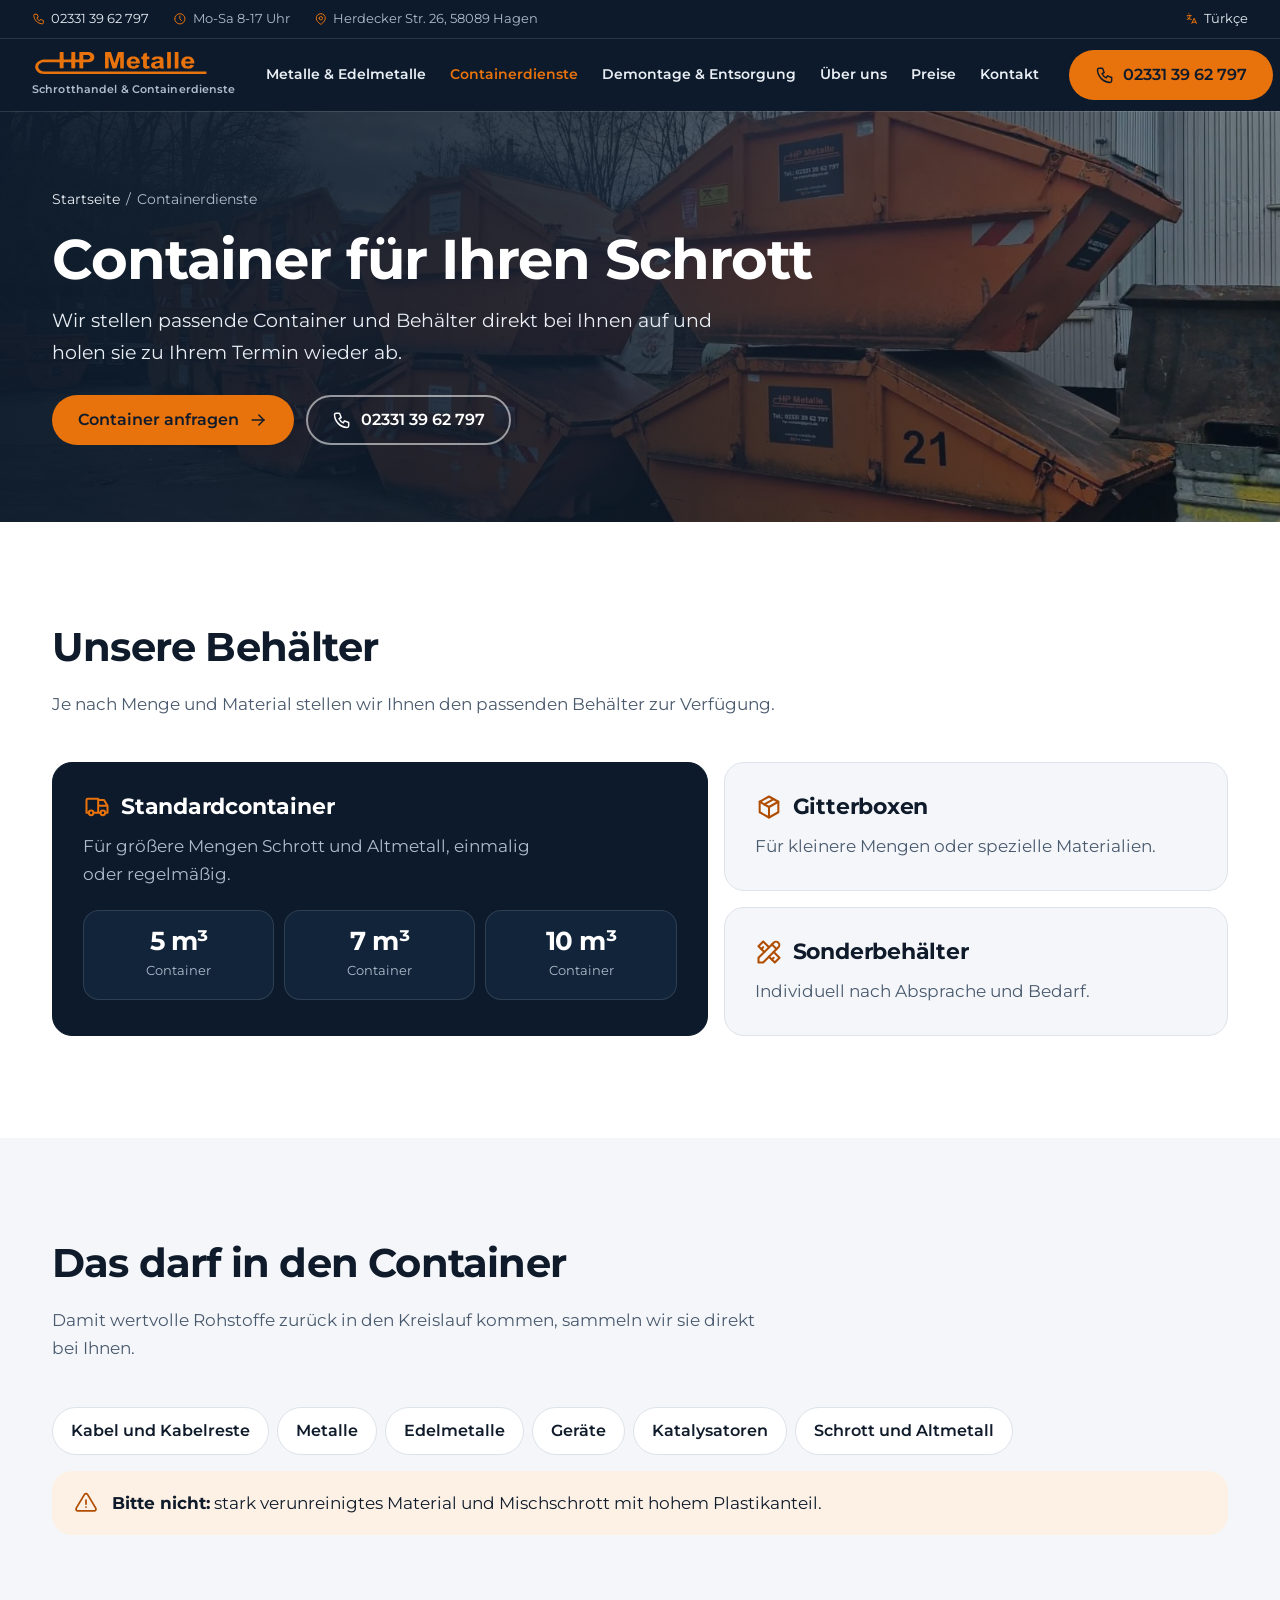
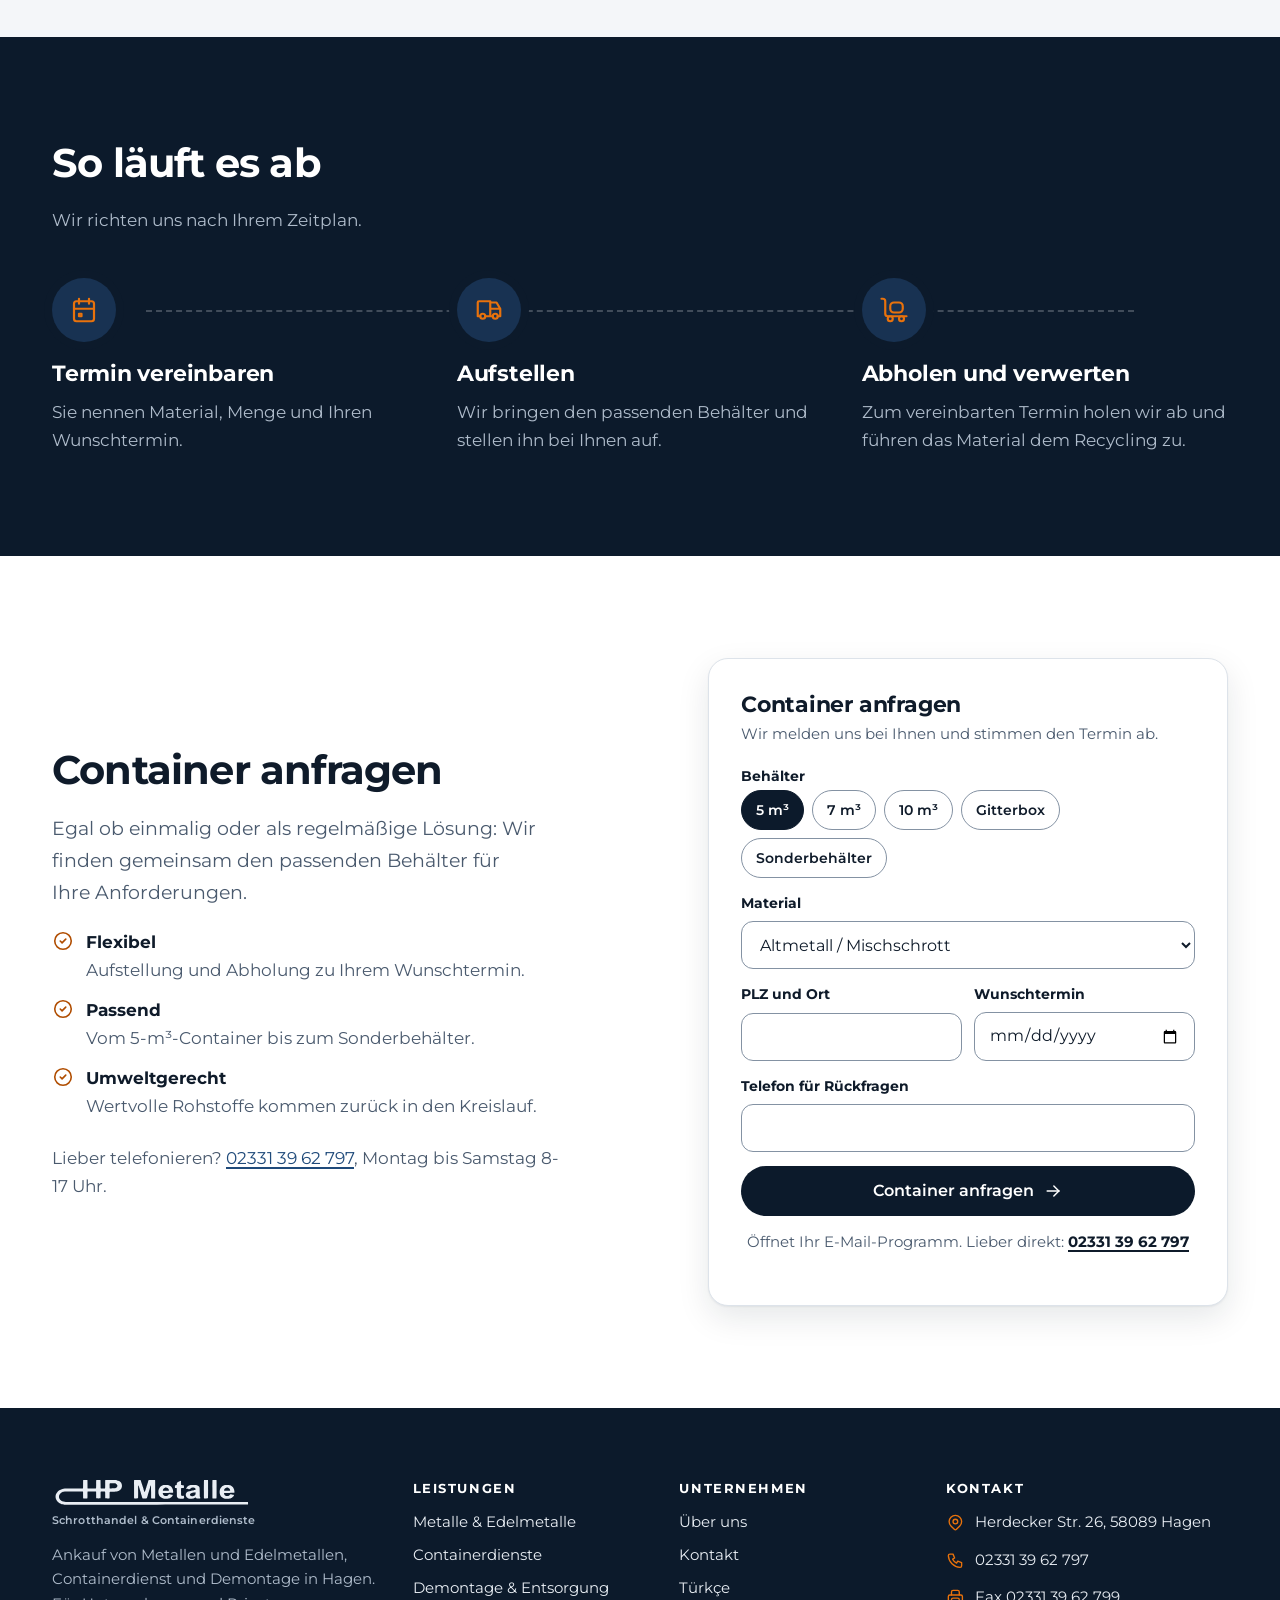
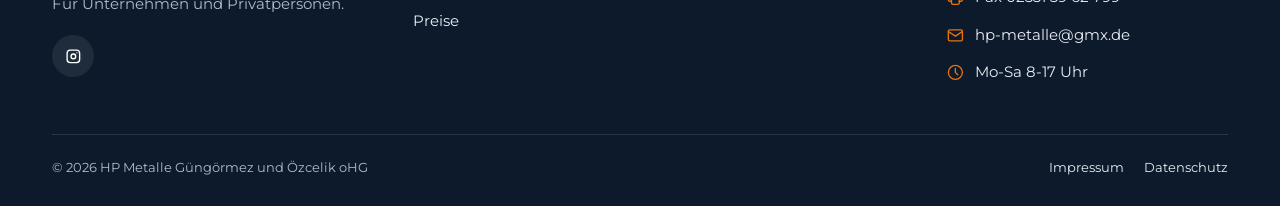
==== containerdienste/index.html @ 18d69227 "HP Metalle: Neuauftritt, erste Vorschau Co-Authored-By: Claude Opus 5.5 <noreply@anthropic.com>" ====
<!doctype html>
<html lang="de">
<head>
<meta charset="utf-8">
<meta name="viewport" content="width=device-width, initial-scale=1">
<title>Containerdienst in Hagen: 5, 7 und 10 m³ | HP Metalle</title>
<meta name="description" content="Container für Schrott, Metalle, Kabel, Geräte und Katalysatoren: 5, 7 oder 10 m³, Gitterboxen und Sonderbehälter. Aufstellung und Abholung zu Ihrem Wunschtermin.">
<meta name="robots" content="noindex, nofollow">
<link rel="canonical" href="https://hp-metalle.aki-express.de/containerdienste/">
<meta property="og:type" content="website">
<meta property="og:locale" content="de_DE">
<meta property="og:site_name" content="HP Metalle">
<meta property="og:title" content="Containerdienst in Hagen: 5, 7 und 10 m³ | HP Metalle">
<meta property="og:description" content="Container für Schrott, Metalle, Kabel, Geräte und Katalysatoren: 5, 7 oder 10 m³, Gitterboxen und Sonderbehälter. Aufstellung und Abholung zu Ihrem Wunschtermin.">
<meta property="og:url" content="https://hp-metalle.aki-express.de/containerdienste/">
<meta property="og:image" content="https://hp-metalle.aki-express.de/assets/img/og.jpg">
<meta property="og:image:width" content="1200">
<meta property="og:image:height" content="630">
<meta name="twitter:card" content="summary_large_image">
<meta name="theme-color" content="#0C1A2B">
<link rel="icon" href="../assets/favicon.svg" type="image/svg+xml">
<link rel="icon" href="../assets/favicon-32.png" sizes="32x32" type="image/png">
<link rel="apple-touch-icon" href="../assets/apple-touch-icon.png">
<link rel="preload" href="../assets/fonts/Montserrat-700.woff2" as="font" type="font/woff2" crossorigin>
<link rel="stylesheet" href="../assets/css/site.css">
<link rel="preload" as="image" type="image/webp" imagesrcset="../assets/img/container-ansicht-2-800.webp 800w, ../assets/img/container-ansicht-2-1600.webp 1600w" imagesizes="100vw">
<script defer src="../assets/js/site.js"></script>
</head>
<body class="page-container">
<a class="skip" href="#inhalt">Zum Inhalt springen</a>
<div class="topbar"><div class="wrap">
<a href="tel:+4923313962797"><svg class="i" aria-hidden="true" focusable="false" xmlns="http://www.w3.org/2000/svg" viewBox="0 0 24 24" fill="none" stroke="currentColor" stroke-width="1.75" stroke-linecap="round" stroke-linejoin="round" ><path d="M5 4h4l2 5l-2.5 1.5a11 11 0 0 0 5 5l1.5 -2.5l5 2v4a2 2 0 0 1 -2 2a16 16 0 0 1 -15 -15a2 2 0 0 1 2 -2" /></svg>02331 39 62 797</a>
<span><svg class="i" aria-hidden="true" focusable="false" xmlns="http://www.w3.org/2000/svg" viewBox="0 0 24 24" fill="none" stroke="currentColor" stroke-width="1.75" stroke-linecap="round" stroke-linejoin="round" ><path d="M3 12a9 9 0 1 0 18 0a9 9 0 0 0 -18 0" /><path d="M12 7v5l3 3" /></svg>Mo-Sa 8-17 Uhr</span>
<span><svg class="i" aria-hidden="true" focusable="false" xmlns="http://www.w3.org/2000/svg" viewBox="0 0 24 24" fill="none" stroke="currentColor" stroke-width="1.75" stroke-linecap="round" stroke-linejoin="round" ><path d="M9 11a3 3 0 1 0 6 0a3 3 0 0 0 -6 0" /><path d="M17.657 16.657l-4.243 4.243a2 2 0 0 1 -2.827 0l-4.244 -4.243a8 8 0 1 1 11.314 0" /></svg>Herdecker Str. 26, 58089 Hagen</span>
<a class="topbar__lang" href="../turkce/" hreflang="tr" lang="tr"><svg class="i" aria-hidden="true" focusable="false" xmlns="http://www.w3.org/2000/svg" viewBox="0 0 24 24" fill="none" stroke="currentColor" stroke-width="1.75" stroke-linecap="round" stroke-linejoin="round" ><path d="M9 6.371c0 4.418 -2.239 6.629 -5 6.629" /><path d="M4 6.371h7" /><path d="M5 9c0 2.144 2.252 3.908 6 4" /><path d="M12 20l4 -9l4 9" /><path d="M19.1 18h-6.2" /><path d="M6.694 3l.793 .582" /></svg>Türkçe</a>
</div></div>
<header class="header" data-header>
<div class="wrap">
<a class="brand" href="../" aria-label="HP Metalle, zur Startseite"><svg viewBox="0 0 400 51" role="img" aria-hidden="true" focusable="false"><path fill="currentColor" fill-rule="evenodd" d="M25.86,49.59C25.37,49.54 24.20,49.35 23.26,49.16C22.32,48.97 21.22,48.76 20.82,48.70C20.11,48.60 18.60,48.05 17.47,47.49C17.16,47.33 16.67,47.11 16.39,47.00C15.32,46.58 12.74,44.63 11.42,43.26C8.59,40.31 7.10,36.90 7.10,33.35C7.10,29.84 8.52,26.53 11.28,23.58C11.86,22.96 12.47,22.35 12.64,22.22C14.81,20.59 15.40,20.19 15.89,20.00C16.21,19.88 16.72,19.64 17.02,19.45C17.89,18.93 18.45,18.71 19.80,18.35C20.49,18.17 21.62,17.86 22.31,17.67C23.53,17.33 24.21,17.22 26.57,17.00C27.30,16.93 33.48,16.90 44.55,16.90C59.63,16.91 61.44,16.89 61.66,16.76C62.16,16.42 62.15,16.65 62.17,8.75C62.19,2.26 62.21,1.27 62.36,0.68L62.52,0.00L66.61,0.00C69.80,0.00 70.71,0.03 70.74,0.13C70.99,0.98 71.01,1.78 71.03,8.75C71.05,16.83 71.03,16.49 71.60,16.80C71.89,16.96 87.41,16.96 87.70,16.80C88.27,16.49 88.25,16.82 88.30,8.70C88.35,1.73 88.36,1.21 88.54,0.62L88.73,0.00L92.80,-0.00L96.87,-0.00L97.03,0.78C97.18,1.46 97.20,2.41 97.20,8.80C97.20,16.87 97.17,16.54 97.88,16.81C98.30,16.97 105.31,16.96 105.70,16.80C106.37,16.52 106.35,16.84 106.37,8.75C106.38,2.10 106.40,1.39 106.56,0.73L106.74,0.00L117.38,0.00C127.54,0.00 128.03,0.01 128.28,0.18C128.66,0.44 128.77,0.47 130.38,0.81C131.59,1.06 133.76,1.76 134.41,2.10C134.95,2.40 136.25,3.41 136.93,4.08C138.96,6.07 139.90,8.44 139.90,11.55C139.90,14.48 139.29,16.32 137.59,18.45C136.47,19.86 134.24,21.46 132.85,21.85C132.52,21.94 131.80,22.17 131.25,22.35C129.30,23.01 127.18,23.20 120.70,23.29C115.73,23.35 115.77,23.35 115.42,23.87C115.26,24.12 115.25,24.65 115.20,30.23L115.15,36.32L114.82,36.61C114.50,36.90 114.50,36.90 110.92,36.90C107.72,36.90 107.31,36.88 107.00,36.72C106.36,36.40 106.37,36.58 106.39,30.14C106.41,23.96 106.40,23.72 105.94,23.29C105.68,23.05 105.68,23.05 102.02,23.02C97.95,22.98 97.71,23.01 97.40,23.53C97.21,23.84 97.20,24.08 97.20,29.88C97.20,36.36 97.20,36.38 96.69,36.74C96.48,36.88 96.02,36.90 92.84,36.90C89.25,36.90 89.23,36.90 88.89,36.67C88.31,36.28 88.31,36.31 88.31,29.75C88.30,23.16 88.33,23.47 87.70,23.15C87.22,22.90 72.10,22.93 71.60,23.18C71.01,23.47 71.01,23.43 71.01,30.07C71.01,36.62 71.01,36.53 70.45,36.78C70.07,36.95 63.15,36.95 62.81,36.77C62.16,36.44 62.20,36.78 62.17,29.95C62.15,25.13 62.12,23.70 62.02,23.53C61.71,22.98 62.79,23.01 43.44,23.00C21.78,22.98 23.37,22.87 20.10,24.58C17.45,25.96 15.75,27.68 14.67,30.05C14.12,31.25 14.00,31.87 14.00,33.39C14.00,34.85 14.16,35.60 14.73,36.80C15.48,38.41 17.01,40.18 18.61,41.27C19.54,41.91 22.12,43.10 22.90,43.24C24.58,43.56 25.93,43.73 27.50,43.81C28.41,43.85 110.64,43.89 210.23,43.90C368.38,43.90 391.35,43.92 391.59,44.05C392.07,44.29 392.14,44.64 392.13,46.66C392.12,48.64 392.07,48.87 391.57,49.24C391.29,49.45 391.29,49.45 209.97,49.47C85.89,49.49 28.40,49.53 27.86,49.60C27.42,49.65 27.00,49.69 26.91,49.69C26.82,49.68 26.35,49.63 25.86,49.59ZM226.55,37.60C226.00,37.55 224.97,37.40 224.25,37.26C223.53,37.12 222.59,36.96 222.15,36.90C221.29,36.78 220.34,36.35 218.44,35.24C215.79,33.69 213.67,30.49 213.04,27.10C212.79,25.79 212.79,22.08 213.03,20.67C213.67,16.98 216.22,13.46 219.51,11.71C220.63,11.12 223.00,10.21 223.85,10.05C224.93,9.84 229.93,9.84 231.12,10.05C232.03,10.21 234.28,11.04 235.63,11.71C238.22,13.01 240.21,15.28 241.30,18.17C242.13,20.38 242.65,24.11 242.26,25.05C241.94,25.80 242.70,25.74 231.89,25.80C222.25,25.85 222.21,25.85 221.93,26.06C221.47,26.40 221.43,26.76 221.75,27.77C222.19,29.19 222.64,29.86 223.95,30.99C224.90,31.81 226.26,32.20 228.22,32.20C230.74,32.20 231.71,31.70 233.02,29.71C233.81,28.52 233.89,28.51 237.05,28.98C241.62,29.67 242.06,29.95 241.09,31.54C239.44,34.21 236.22,36.50 233.40,36.99C232.77,37.10 231.76,37.28 231.15,37.39C229.82,37.63 227.90,37.71 226.55,37.60ZM256.82,37.60C255.77,37.49 253.12,36.82 252.64,36.55C251.72,36.01 250.66,34.82 250.26,33.85C249.81,32.77 249.77,32.14 249.71,24.29C249.65,17.01 249.65,16.82 249.45,16.60C249.11,16.22 248.68,16.10 247.63,16.10C245.88,16.10 245.76,15.89 245.82,13.06C245.87,10.50 246.01,10.30 247.81,10.30C249.57,10.30 249.70,10.11 249.70,7.65C249.70,5.46 249.73,5.37 250.69,4.76C251.48,4.25 253.05,3.45 253.98,3.06C254.32,2.93 254.87,2.65 255.19,2.46C255.85,2.05 256.99,1.60 257.33,1.60C257.46,1.60 257.67,1.72 257.81,1.86C258.05,2.12 258.05,2.12 258.10,5.89C258.15,9.90 258.15,9.85 258.64,10.13C258.78,10.21 259.59,10.27 260.95,10.30C263.95,10.37 263.90,10.32 263.90,13.25C263.90,16.13 263.94,16.10 261.03,16.11C258.86,16.11 258.54,16.18 258.27,16.70C258.01,17.21 258.05,29.83 258.31,30.41C258.93,31.76 260.17,32.19 262.01,31.70C263.88,31.20 263.88,31.20 264.37,35.46C264.44,36.11 264.22,36.56 263.73,36.76C263.18,36.99 260.46,37.49 259.14,37.60C257.84,37.71 257.87,37.71 256.82,37.60ZM276.65,37.60C275.95,37.52 273.74,37.07 272.70,36.80C271.84,36.57 269.81,35.09 269.05,34.13C267.49,32.17 267.12,29.73 268.00,27.24C268.59,25.55 270.51,23.76 272.41,23.11C272.87,22.96 273.57,22.69 273.95,22.53C274.85,22.14 276.20,21.84 277.35,21.75C277.84,21.72 278.63,21.60 279.10,21.49C279.57,21.38 280.56,21.18 281.30,21.04C282.04,20.91 283.12,20.66 283.70,20.50C284.28,20.34 285.09,20.16 285.50,20.10C286.87,19.91 287.14,19.65 287.12,18.53C287.09,16.66 285.53,15.44 282.84,15.18C280.13,14.91 278.51,15.44 277.00,17.10C275.60,18.62 275.51,18.63 271.96,18.05C269.43,17.63 269.17,17.55 268.93,17.05C268.39,15.92 270.80,12.71 273.02,11.59C274.34,10.93 276.39,10.22 277.49,10.04C278.91,9.82 287.00,9.89 288.04,10.13C289.99,10.59 292.39,11.76 293.38,12.73C295.32,14.63 295.44,15.30 295.45,24.65C295.46,32.38 295.55,33.34 296.46,35.24C297.02,36.41 296.81,36.90 295.73,36.90C295.41,36.90 293.91,36.91 292.40,36.92C289.14,36.95 289.21,36.97 288.53,35.85C287.76,34.57 287.51,34.54 285.92,35.49C284.22,36.50 283.64,36.76 282.50,36.98C281.92,37.10 281.04,37.28 280.53,37.39C279.41,37.62 277.73,37.72 276.65,37.60ZM349.13,37.59C348.25,37.53 347.22,37.36 344.21,36.80C343.23,36.62 340.62,35.16 339.46,34.13C337.37,32.30 336.14,29.91 335.44,26.32C335.27,25.44 335.25,22.52 335.41,21.64C336.00,18.29 336.73,16.65 338.63,14.43C339.48,13.44 341.09,12.15 342.15,11.63C343.39,11.01 345.66,10.17 346.50,10.03C347.72,9.82 353.39,9.90 354.22,10.14C355.00,10.36 357.48,11.34 358.23,11.71C361.01,13.10 363.37,16.14 364.25,19.47C364.84,21.68 365.11,24.39 364.82,25.12C364.55,25.79 365.20,25.74 354.40,25.80C346.89,25.84 344.60,25.88 344.43,25.97C343.21,26.67 345.00,30.24 347.22,31.54C348.52,32.30 352.30,32.41 353.63,31.73C354.10,31.49 354.69,30.90 355.40,29.95C356.53,28.43 356.30,28.48 359.55,28.98C363.45,29.58 364.00,29.78 364.00,30.59C364.00,31.57 361.74,34.17 359.93,35.28C357.93,36.51 357.47,36.71 356.06,36.96C355.34,37.08 354.43,37.26 354.05,37.34C353.29,37.50 351.20,37.71 350.55,37.68C350.33,37.68 349.69,37.64 349.13,37.59ZM165.17,36.90C164.83,36.86 164.62,36.76 164.42,36.57C164.15,36.30 164.15,36.30 164.12,18.87C164.10,3.16 164.11,1.38 164.26,0.72L164.42,0.00L170.74,0.00L177.05,0.01L177.47,0.93C177.70,1.44 177.94,2.05 178.00,2.30C178.06,2.55 178.28,3.27 178.50,3.90C178.71,4.53 179.14,5.86 179.45,6.85C179.76,7.84 180.15,9.05 180.32,9.55C180.48,10.04 180.76,10.95 180.94,11.55C181.28,12.68 181.70,13.99 182.42,16.20C182.64,16.89 182.93,17.81 183.05,18.25C183.17,18.69 183.39,19.36 183.54,19.75C183.69,20.13 183.92,20.89 184.06,21.44C184.72,24.04 185.52,24.72 186.01,23.08C186.13,22.68 186.39,21.81 186.60,21.15C186.81,20.49 187.21,19.23 187.48,18.35C187.76,17.47 188.13,16.32 188.30,15.80C188.47,15.28 188.74,14.40 188.89,13.85C189.05,13.30 189.36,12.29 189.58,11.60C190.44,8.98 190.89,7.52 191.09,6.79C191.21,6.37 191.41,5.76 191.55,5.43C191.68,5.09 191.89,4.42 192.01,3.94C192.13,3.45 192.47,2.43 192.77,1.68C193.06,0.92 193.30,0.24 193.30,0.15C193.30,0.02 194.01,0.00 199.69,0.00L206.08,0.00L206.24,0.66C206.49,1.63 206.50,35.99 206.25,36.36C205.88,36.93 205.87,36.93 202.37,36.92C199.07,36.91 198.80,36.88 198.45,36.50C198.25,36.28 198.25,36.10 198.20,23.96C198.16,14.50 198.12,11.59 198.03,11.37C197.88,11.04 197.65,10.93 197.45,11.10C197.29,11.23 196.49,13.69 195.96,15.66C195.77,16.37 195.55,17.14 195.46,17.35C195.38,17.57 195.17,18.25 195.01,18.86C194.84,19.47 194.62,20.21 194.51,20.51C194.40,20.81 194.20,21.46 194.07,21.95C193.93,22.45 193.64,23.43 193.42,24.15C192.62,26.71 191.73,29.70 191.14,31.75C190.95,32.41 190.64,33.42 190.46,34.00C190.27,34.58 190.05,35.30 189.96,35.60C189.59,36.93 189.65,36.92 185.26,36.93C182.65,36.93 181.59,36.90 181.43,36.82C180.91,36.54 180.51,35.71 180.01,33.85C179.84,33.24 179.60,32.43 179.46,32.05C179.33,31.66 179.14,31.03 179.06,30.65C178.97,30.26 178.72,29.41 178.50,28.75C178.10,27.53 177.56,25.72 177.13,24.20C177.00,23.73 176.72,22.81 176.50,22.15C176.28,21.49 176.01,20.57 175.90,20.11C175.78,19.65 175.60,19.04 175.49,18.76C175.38,18.48 175.23,17.98 175.14,17.65C175.06,17.32 174.79,16.40 174.55,15.60C174.31,14.80 174.05,13.83 173.96,13.45C173.70,12.30 172.91,10.96 172.61,11.14C172.32,11.32 172.30,12.21 172.30,24.00C172.30,36.91 172.32,36.33 171.79,36.73C171.54,36.91 171.33,36.92 168.59,36.93C166.97,36.94 165.44,36.93 165.17,36.90ZM304.70,36.89C304.29,36.80 304.02,36.55 303.90,36.11C303.71,35.42 303.77,1.81 303.96,0.82L304.13,0.00L308.00,-0.00L311.88,-0.00L312.04,0.87C312.25,2.02 312.28,35.60 312.07,36.19C311.82,36.92 311.81,36.92 308.22,36.93C306.45,36.94 304.87,36.92 304.70,36.89ZM321.84,36.92C321.41,36.85 321.08,36.66 320.95,36.39C320.77,36.05 320.73,1.70 320.90,0.90C321.13,-0.12 320.58,-0.00 324.99,-0.00L328.87,-0.00L329.04,1.02C329.20,1.97 329.21,3.41 329.18,19.10C329.15,37.84 329.19,36.48 328.59,36.81C328.40,36.91 322.41,37.01 321.84,36.92ZM283.07,32.15C284.87,31.62 285.54,31.14 286.58,29.64C287.09,28.91 287.39,26.13 287.06,25.26C286.81,24.62 286.56,24.54 285.50,24.80C285.03,24.91 284.40,25.00 284.10,25.00C283.44,25.00 281.94,25.24 281.25,25.45C280.98,25.54 280.26,25.74 279.67,25.91C277.18,26.59 275.99,27.63 276.01,29.09C276.02,29.81 276.15,30.16 276.69,30.90C277.24,31.65 277.42,31.78 278.50,32.19C280.11,32.81 280.88,32.80 283.07,32.15ZM233.62,21.21C234.42,20.32 233.44,17.91 231.76,16.65C229.50,14.95 227.45,14.70 225.15,15.85C223.39,16.72 222.35,17.82 221.90,19.28C221.50,20.58 221.70,21.23 222.60,21.54C222.68,21.56 225.13,21.58 228.03,21.57L233.32,21.55L233.62,21.21ZM355.62,21.50C356.42,21.27 356.59,20.59 356.16,19.25C355.67,17.72 354.75,16.74 352.95,15.84C350.53,14.64 348.31,14.99 346.00,16.93C344.22,18.42 343.59,21.10 344.93,21.49C345.38,21.62 355.15,21.63 355.62,21.50ZM126.39,16.63C127.51,16.33 129.10,15.36 129.74,14.59C130.80,13.33 131.09,11.31 130.40,9.95C129.84,8.85 129.56,8.53 128.52,7.85C126.69,6.66 126.19,6.58 120.45,6.62C116.56,6.65 116.12,6.67 115.83,6.83C115.19,7.18 115.19,7.15 115.22,11.83C115.26,16.88 115.19,16.66 116.65,16.84C117.56,16.95 125.88,16.77 126.39,16.63Z"/></svg><span class="brand__tag">Schrotthandel &amp; Containerdienste</span></a>
<nav class="nav" id="nav" aria-label="Hauptmenü"><a href="../metalle-_-edelmetalle/">Metalle &amp; Edelmetalle</a><a href="../containerdienste/" aria-current="page">Containerdienste</a><a href="../demontage-_-entsorgung/">Demontage &amp; Entsorgung</a><a href="../ueber-uns/">Über uns</a><a href="../preise/">Preise</a><a href="../common/info/kontaktieren-sie-uns.html">Kontakt</a></nav>
<a class="btn btn--primary header__cta" href="tel:+4923313962797"><svg class="i" aria-hidden="true" focusable="false" xmlns="http://www.w3.org/2000/svg" viewBox="0 0 24 24" fill="none" stroke="currentColor" stroke-width="1.75" stroke-linecap="round" stroke-linejoin="round" ><path d="M5 4h4l2 5l-2.5 1.5a11 11 0 0 0 5 5l1.5 -2.5l5 2v4a2 2 0 0 1 -2 2a16 16 0 0 1 -15 -15a2 2 0 0 1 2 -2" /></svg>02331 39 62 797</a>
<button class="menu-btn" type="button" aria-expanded="false" aria-controls="nav" aria-label="Menü öffnen"><svg class="i i--open" aria-hidden="true" focusable="false" xmlns="http://www.w3.org/2000/svg" viewBox="0 0 24 24" fill="none" stroke="currentColor" stroke-width="1.75" stroke-linecap="round" stroke-linejoin="round" ><path d="M4 6l16 0" /><path d="M4 12l16 0" /><path d="M4 18l16 0" /></svg><svg class="i i--close" aria-hidden="true" focusable="false" xmlns="http://www.w3.org/2000/svg" viewBox="0 0 24 24" fill="none" stroke="currentColor" stroke-width="1.75" stroke-linecap="round" stroke-linejoin="round" ><path d="M18 6l-12 12" /><path d="M6 6l12 12" /></svg></button>
</div>
</header>
<main id="inhalt">
<section class="page-hero">
<div class="page-hero__media"><img src="../assets/img/container-ansicht-2-800.webp" srcset="../assets/img/container-ansicht-2-800.webp 800w, ../assets/img/container-ansicht-2-1600.webp 1600w" sizes="100vw" width="1600" height="739" alt="Absetzcontainer von HP Metalle auf dem Hof" fetchpriority="high" decoding="async"></div>
<div class="wrap">
<nav aria-label="Brotkrumen"><ol class="crumbs"><li><a href="../">Startseite</a></li><li aria-current="page">Containerdienste</li></ol></nav>
<h1>Container für Ihren Schrott</h1>
<p>Wir stellen passende Container und Behälter direkt bei Ihnen auf und holen sie zu Ihrem Termin wieder ab.</p>
<div class="hero__ctas">
<a class="btn btn--primary" href="#anfrage">Container anfragen <svg class="i" aria-hidden="true" focusable="false" xmlns="http://www.w3.org/2000/svg" viewBox="0 0 24 24" fill="none" stroke="currentColor" stroke-width="1.75" stroke-linecap="round" stroke-linejoin="round" ><path d="M5 12l14 0" /><path d="M13 18l6 -6" /><path d="M13 6l6 6" /></svg></a>
<a class="btn btn--light" href="tel:+4923313962797"><svg class="i" aria-hidden="true" focusable="false" xmlns="http://www.w3.org/2000/svg" viewBox="0 0 24 24" fill="none" stroke="currentColor" stroke-width="1.75" stroke-linecap="round" stroke-linejoin="round" ><path d="M5 4h4l2 5l-2.5 1.5a11 11 0 0 0 5 5l1.5 -2.5l5 2v4a2 2 0 0 1 -2 2a16 16 0 0 1 -15 -15a2 2 0 0 1 2 -2" /></svg>02331 39 62 797</a>
</div>
</div>
</section>
<section class="section section--white" aria-labelledby="behaelter-title">
<div class="wrap">
<div class="head">
<h2 id="behaelter-title">Unsere Behälter</h2>
<p>Je nach Menge und Material stellen wir Ihnen den passenden Behälter zur Verfügung.</p>
</div>
<div class="boxes">
<div class="box box--main">
<h3><svg class="i" aria-hidden="true" focusable="false" xmlns="http://www.w3.org/2000/svg" viewBox="0 0 24 24" fill="none" stroke="currentColor" stroke-width="1.75" stroke-linecap="round" stroke-linejoin="round" ><path d="M5 17a2 2 0 1 0 4 0a2 2 0 1 0 -4 0" /><path d="M15 17a2 2 0 1 0 4 0a2 2 0 1 0 -4 0" /><path d="M5 17h-2v-11a1 1 0 0 1 1 -1h9v12m-4 0h6m4 0h2v-6h-8m0 -5h5l3 5" /></svg>Standardcontainer</h3>
<p>Für größere Mengen Schrott und Altmetall, einmalig oder regelmäßig.</p>
<ul class="sizes">
<li><strong>5 m³</strong><span>Container</span></li>
<li><strong>7 m³</strong><span>Container</span></li>
<li><strong>10 m³</strong><span>Container</span></li>
</ul>
</div>
<div class="box">
<h3><svg class="i" aria-hidden="true" focusable="false" xmlns="http://www.w3.org/2000/svg" viewBox="0 0 24 24" fill="none" stroke="currentColor" stroke-width="1.75" stroke-linecap="round" stroke-linejoin="round" ><path d="M12 3l8 4.5l0 9l-8 4.5l-8 -4.5l0 -9l8 -4.5" /><path d="M12 12l8 -4.5" /><path d="M12 12l0 9" /><path d="M12 12l-8 -4.5" /><path d="M16 5.25l-8 4.5" /></svg>Gitterboxen</h3>
<p>Für kleinere Mengen oder spezielle Materialien.</p>
</div>
<div class="box">
<h3><svg class="i" aria-hidden="true" focusable="false" xmlns="http://www.w3.org/2000/svg" viewBox="0 0 24 24" fill="none" stroke="currentColor" stroke-width="1.75" stroke-linecap="round" stroke-linejoin="round" ><path d="M3 21h4l13 -13a1.5 1.5 0 0 0 -4 -4l-13 13v4" /><path d="M14.5 5.5l4 4" /><path d="M12 8l-5 -5l-4 4l5 5" /><path d="M7 8l-1.5 1.5" /><path d="M16 12l5 5l-4 4l-5 -5" /><path d="M16 17l-1.5 1.5" /></svg>Sonderbehälter</h3>
<p>Individuell nach Absprache und Bedarf.</p>
</div>
</div>
</div>
</section>
<section class="section" aria-labelledby="inhalt-title">
<div class="wrap">
<div class="head">
<h2 id="inhalt-title">Das darf in den Container</h2>
<p>Damit wertvolle Rohstoffe zurück in den Kreislauf kommen, sammeln wir sie direkt bei Ihnen.</p>
</div>
<ul class="chips chips--lg">
<li>Kabel und Kabelreste</li><li>Metalle</li><li>Edelmetalle</li><li>Geräte</li><li>Katalysatoren</li><li>Schrott und Altmetall</li>
</ul>
<div class="note"><svg class="i" aria-hidden="true" focusable="false" xmlns="http://www.w3.org/2000/svg" viewBox="0 0 24 24" fill="none" stroke="currentColor" stroke-width="1.75" stroke-linecap="round" stroke-linejoin="round" ><path d="M12 9v4" /><path d="M10.363 3.591l-8.106 13.534a1.914 1.914 0 0 0 1.636 2.871h16.214a1.914 1.914 0 0 0 1.636 -2.87l-8.106 -13.536a1.914 1.914 0 0 0 -3.274 0" /><path d="M12 16h.01" /></svg><p><strong>Bitte nicht:</strong> stark verunreinigtes Material und Mischschrott mit hohem Plastikanteil.</p></div>
</div>
</section>
<section class="section band" aria-labelledby="c-ablauf-title">
<div class="wrap">
<div class="head">
<h2 id="c-ablauf-title">So läuft es ab</h2>
<p class="lead">Wir richten uns nach Ihrem Zeitplan.</p>
</div>
<ol class="steps">
<li><span class="ico"><svg class="i" aria-hidden="true" focusable="false" xmlns="http://www.w3.org/2000/svg" viewBox="0 0 24 24" fill="none" stroke="currentColor" stroke-width="1.75" stroke-linecap="round" stroke-linejoin="round" ><path d="M4 7a2 2 0 0 1 2 -2h12a2 2 0 0 1 2 2v12a2 2 0 0 1 -2 2h-12a2 2 0 0 1 -2 -2l0 -12" /><path d="M16 3l0 4" /><path d="M8 3l0 4" /><path d="M4 11l16 0" /><path d="M8 15h2v2h-2l0 -2" /></svg></span><div><h3>Termin vereinbaren</h3><p>Sie nennen Material, Menge und Ihren Wunschtermin.</p></div></li>
<li><span class="ico"><svg class="i" aria-hidden="true" focusable="false" xmlns="http://www.w3.org/2000/svg" viewBox="0 0 24 24" fill="none" stroke="currentColor" stroke-width="1.75" stroke-linecap="round" stroke-linejoin="round" ><path d="M5 17a2 2 0 1 0 4 0a2 2 0 1 0 -4 0" /><path d="M15 17a2 2 0 1 0 4 0a2 2 0 1 0 -4 0" /><path d="M5 17h-2v-11a1 1 0 0 1 1 -1h9v12m-4 0h6m4 0h2v-6h-8m0 -5h5l3 5" /></svg></span><div><h3>Aufstellen</h3><p>Wir bringen den passenden Behälter und stellen ihn bei Ihnen auf.</p></div></li>
<li><span class="ico"><svg class="i" aria-hidden="true" focusable="false" xmlns="http://www.w3.org/2000/svg" viewBox="0 0 24 24" fill="none" stroke="currentColor" stroke-width="1.75" stroke-linecap="round" stroke-linejoin="round" ><path d="M2 3h1a2 2 0 0 1 2 2v10a2 2 0 0 0 2 2h15" /><path d="M9 9a3 3 0 0 1 3 -3h4a3 3 0 0 1 3 3v2a3 3 0 0 1 -3 3h-4a3 3 0 0 1 -3 -3l0 -2" /><path d="M7 19a2 2 0 1 0 4 0a2 2 0 1 0 -4 0" /><path d="M16 19a2 2 0 1 0 4 0a2 2 0 1 0 -4 0" /></svg></span><div><h3>Abholen und verwerten</h3><p>Zum vereinbarten Termin holen wir ab und führen das Material dem Recycling zu.</p></div></li>
</ol>
</div>
</section>
<section class="section section--white" aria-labelledby="anfrage-title">
<div class="wrap split">
<div>
<h2 id="anfrage-title">Container anfragen</h2>
<p class="lead">Egal ob einmalig oder als regelmäßige Lösung: Wir finden gemeinsam den passenden Behälter für Ihre Anforderungen.</p>
<ul class="checks">
<li><svg class="i" aria-hidden="true" focusable="false" xmlns="http://www.w3.org/2000/svg" viewBox="0 0 24 24" fill="none" stroke="currentColor" stroke-width="1.75" stroke-linecap="round" stroke-linejoin="round" ><path d="M3 12a9 9 0 1 0 18 0a9 9 0 1 0 -18 0" /><path d="M9 12l2 2l4 -4" /></svg><div><strong>Flexibel</strong><span>Aufstellung und Abholung zu Ihrem Wunschtermin.</span></div></li>
<li><svg class="i" aria-hidden="true" focusable="false" xmlns="http://www.w3.org/2000/svg" viewBox="0 0 24 24" fill="none" stroke="currentColor" stroke-width="1.75" stroke-linecap="round" stroke-linejoin="round" ><path d="M3 12a9 9 0 1 0 18 0a9 9 0 1 0 -18 0" /><path d="M9 12l2 2l4 -4" /></svg><div><strong>Passend</strong><span>Vom 5-m³-Container bis zum Sonderbehälter.</span></div></li>
<li><svg class="i" aria-hidden="true" focusable="false" xmlns="http://www.w3.org/2000/svg" viewBox="0 0 24 24" fill="none" stroke="currentColor" stroke-width="1.75" stroke-linecap="round" stroke-linejoin="round" ><path d="M3 12a9 9 0 1 0 18 0a9 9 0 1 0 -18 0" /><path d="M9 12l2 2l4 -4" /></svg><div><strong>Umweltgerecht</strong><span>Wertvolle Rohstoffe kommen zurück in den Kreislauf.</span></div></li>
</ul>
<p class="muted">Lieber telefonieren? <a href="tel:+4923313962797">02331 39 62 797</a>, Montag bis Samstag 8-17 Uhr.</p>
</div>
<form class="quick" id="anfrage" data-mailto="hp-metalle@gmx.de" data-subject="Containeranfrage über die Webseite" aria-labelledby="quick-title">
<h3 class="quick__title" id="quick-title">Container anfragen</h3>
<p>Wir melden uns bei Ihnen und stimmen den Termin ab.</p>
<fieldset class="field">
<legend>Behälter</legend>
<div class="chips-radio">
<label><input type="radio" name="behaelter" value="Container 5 m³" data-label="Behälter" checked><span>5 m³</span></label>
<label><input type="radio" name="behaelter" value="Container 7 m³" data-label="Behälter"><span>7 m³</span></label>
<label><input type="radio" name="behaelter" value="Container 10 m³" data-label="Behälter"><span>10 m³</span></label>
<label><input type="radio" name="behaelter" value="Gitterbox" data-label="Behälter"><span>Gitterbox</span></label>
<label><input type="radio" name="behaelter" value="Sonderbehälter" data-label="Behälter"><span>Sonderbehälter</span></label>
</div>
</fieldset>
<div class="field">
<label for="q-material">Material</label>
<select id="q-material" name="material">
<option>Altmetall / Mischschrott</option>
<option>Kupfer, Messing, Kabel</option>
<option>Aluminium</option>
<option>Edelstahl</option>
<option>Maschinen, Geräte, Anlagen</option>
<option>Sonstiges</option>
</select>
</div>
<div class="field-row">
<div class="field"><label for="q-ort">PLZ und Ort</label><input id="q-ort" name="ort" required></div>
<div class="field"><label for="q-termin">Wunschtermin</label><input id="q-termin" name="termin" type="date"></div>
</div>
<div class="field"><label for="q-tel">Telefon für Rückfragen</label><input id="q-tel" name="telefon" type="tel" autocomplete="tel" required></div>
<button class="btn btn--dark btn--block" type="submit">Container anfragen <svg class="i" aria-hidden="true" focusable="false" xmlns="http://www.w3.org/2000/svg" viewBox="0 0 24 24" fill="none" stroke="currentColor" stroke-width="1.75" stroke-linecap="round" stroke-linejoin="round" ><path d="M5 12l14 0" /><path d="M13 18l6 -6" /><path d="M13 6l6 6" /></svg></button>
<p class="quick__foot" data-sent hidden role="status">Ihr E-Mail-Programm öffnet sich mit der fertigen Anfrage. Nichts passiert? Rufen Sie uns an.</p>
<p class="quick__foot">Öffnet Ihr E-Mail-Programm. Lieber direkt: <a href="tel:+4923313962797">02331 39 62 797</a></p>
</form>
</div>
</section>
</main>
<footer class="footer">
<div class="wrap">
<div class="footer__grid">
<div>
<a class="brand" href="../" aria-label="HP Metalle, zur Startseite"><svg viewBox="0 0 400 51" role="img" aria-hidden="true" focusable="false"><path fill="currentColor" fill-rule="evenodd" d="M25.86,49.59C25.37,49.54 24.20,49.35 23.26,49.16C22.32,48.97 21.22,48.76 20.82,48.70C20.11,48.60 18.60,48.05 17.47,47.49C17.16,47.33 16.67,47.11 16.39,47.00C15.32,46.58 12.74,44.63 11.42,43.26C8.59,40.31 7.10,36.90 7.10,33.35C7.10,29.84 8.52,26.53 11.28,23.58C11.86,22.96 12.47,22.35 12.64,22.22C14.81,20.59 15.40,20.19 15.89,20.00C16.21,19.88 16.72,19.64 17.02,19.45C17.89,18.93 18.45,18.71 19.80,18.35C20.49,18.17 21.62,17.86 22.31,17.67C23.53,17.33 24.21,17.22 26.57,17.00C27.30,16.93 33.48,16.90 44.55,16.90C59.63,16.91 61.44,16.89 61.66,16.76C62.16,16.42 62.15,16.65 62.17,8.75C62.19,2.26 62.21,1.27 62.36,0.68L62.52,0.00L66.61,0.00C69.80,0.00 70.71,0.03 70.74,0.13C70.99,0.98 71.01,1.78 71.03,8.75C71.05,16.83 71.03,16.49 71.60,16.80C71.89,16.96 87.41,16.96 87.70,16.80C88.27,16.49 88.25,16.82 88.30,8.70C88.35,1.73 88.36,1.21 88.54,0.62L88.73,0.00L92.80,-0.00L96.87,-0.00L97.03,0.78C97.18,1.46 97.20,2.41 97.20,8.80C97.20,16.87 97.17,16.54 97.88,16.81C98.30,16.97 105.31,16.96 105.70,16.80C106.37,16.52 106.35,16.84 106.37,8.75C106.38,2.10 106.40,1.39 106.56,0.73L106.74,0.00L117.38,0.00C127.54,0.00 128.03,0.01 128.28,0.18C128.66,0.44 128.77,0.47 130.38,0.81C131.59,1.06 133.76,1.76 134.41,2.10C134.95,2.40 136.25,3.41 136.93,4.08C138.96,6.07 139.90,8.44 139.90,11.55C139.90,14.48 139.29,16.32 137.59,18.45C136.47,19.86 134.24,21.46 132.85,21.85C132.52,21.94 131.80,22.17 131.25,22.35C129.30,23.01 127.18,23.20 120.70,23.29C115.73,23.35 115.77,23.35 115.42,23.87C115.26,24.12 115.25,24.65 115.20,30.23L115.15,36.32L114.82,36.61C114.50,36.90 114.50,36.90 110.92,36.90C107.72,36.90 107.31,36.88 107.00,36.72C106.36,36.40 106.37,36.58 106.39,30.14C106.41,23.96 106.40,23.72 105.94,23.29C105.68,23.05 105.68,23.05 102.02,23.02C97.95,22.98 97.71,23.01 97.40,23.53C97.21,23.84 97.20,24.08 97.20,29.88C97.20,36.36 97.20,36.38 96.69,36.74C96.48,36.88 96.02,36.90 92.84,36.90C89.25,36.90 89.23,36.90 88.89,36.67C88.31,36.28 88.31,36.31 88.31,29.75C88.30,23.16 88.33,23.47 87.70,23.15C87.22,22.90 72.10,22.93 71.60,23.18C71.01,23.47 71.01,23.43 71.01,30.07C71.01,36.62 71.01,36.53 70.45,36.78C70.07,36.95 63.15,36.95 62.81,36.77C62.16,36.44 62.20,36.78 62.17,29.95C62.15,25.13 62.12,23.70 62.02,23.53C61.71,22.98 62.79,23.01 43.44,23.00C21.78,22.98 23.37,22.87 20.10,24.58C17.45,25.96 15.75,27.68 14.67,30.05C14.12,31.25 14.00,31.87 14.00,33.39C14.00,34.85 14.16,35.60 14.73,36.80C15.48,38.41 17.01,40.18 18.61,41.27C19.54,41.91 22.12,43.10 22.90,43.24C24.58,43.56 25.93,43.73 27.50,43.81C28.41,43.85 110.64,43.89 210.23,43.90C368.38,43.90 391.35,43.92 391.59,44.05C392.07,44.29 392.14,44.64 392.13,46.66C392.12,48.64 392.07,48.87 391.57,49.24C391.29,49.45 391.29,49.45 209.97,49.47C85.89,49.49 28.40,49.53 27.86,49.60C27.42,49.65 27.00,49.69 26.91,49.69C26.82,49.68 26.35,49.63 25.86,49.59ZM226.55,37.60C226.00,37.55 224.97,37.40 224.25,37.26C223.53,37.12 222.59,36.96 222.15,36.90C221.29,36.78 220.34,36.35 218.44,35.24C215.79,33.69 213.67,30.49 213.04,27.10C212.79,25.79 212.79,22.08 213.03,20.67C213.67,16.98 216.22,13.46 219.51,11.71C220.63,11.12 223.00,10.21 223.85,10.05C224.93,9.84 229.93,9.84 231.12,10.05C232.03,10.21 234.28,11.04 235.63,11.71C238.22,13.01 240.21,15.28 241.30,18.17C242.13,20.38 242.65,24.11 242.26,25.05C241.94,25.80 242.70,25.74 231.89,25.80C222.25,25.85 222.21,25.85 221.93,26.06C221.47,26.40 221.43,26.76 221.75,27.77C222.19,29.19 222.64,29.86 223.95,30.99C224.90,31.81 226.26,32.20 228.22,32.20C230.74,32.20 231.71,31.70 233.02,29.71C233.81,28.52 233.89,28.51 237.05,28.98C241.62,29.67 242.06,29.95 241.09,31.54C239.44,34.21 236.22,36.50 233.40,36.99C232.77,37.10 231.76,37.28 231.15,37.39C229.82,37.63 227.90,37.71 226.55,37.60ZM256.82,37.60C255.77,37.49 253.12,36.82 252.64,36.55C251.72,36.01 250.66,34.82 250.26,33.85C249.81,32.77 249.77,32.14 249.71,24.29C249.65,17.01 249.65,16.82 249.45,16.60C249.11,16.22 248.68,16.10 247.63,16.10C245.88,16.10 245.76,15.89 245.82,13.06C245.87,10.50 246.01,10.30 247.81,10.30C249.57,10.30 249.70,10.11 249.70,7.65C249.70,5.46 249.73,5.37 250.69,4.76C251.48,4.25 253.05,3.45 253.98,3.06C254.32,2.93 254.87,2.65 255.19,2.46C255.85,2.05 256.99,1.60 257.33,1.60C257.46,1.60 257.67,1.72 257.81,1.86C258.05,2.12 258.05,2.12 258.10,5.89C258.15,9.90 258.15,9.85 258.64,10.13C258.78,10.21 259.59,10.27 260.95,10.30C263.95,10.37 263.90,10.32 263.90,13.25C263.90,16.13 263.94,16.10 261.03,16.11C258.86,16.11 258.54,16.18 258.27,16.70C258.01,17.21 258.05,29.83 258.31,30.41C258.93,31.76 260.17,32.19 262.01,31.70C263.88,31.20 263.88,31.20 264.37,35.46C264.44,36.11 264.22,36.56 263.73,36.76C263.18,36.99 260.46,37.49 259.14,37.60C257.84,37.71 257.87,37.71 256.82,37.60ZM276.65,37.60C275.95,37.52 273.74,37.07 272.70,36.80C271.84,36.57 269.81,35.09 269.05,34.13C267.49,32.17 267.12,29.73 268.00,27.24C268.59,25.55 270.51,23.76 272.41,23.11C272.87,22.96 273.57,22.69 273.95,22.53C274.85,22.14 276.20,21.84 277.35,21.75C277.84,21.72 278.63,21.60 279.10,21.49C279.57,21.38 280.56,21.18 281.30,21.04C282.04,20.91 283.12,20.66 283.70,20.50C284.28,20.34 285.09,20.16 285.50,20.10C286.87,19.91 287.14,19.65 287.12,18.53C287.09,16.66 285.53,15.44 282.84,15.18C280.13,14.91 278.51,15.44 277.00,17.10C275.60,18.62 275.51,18.63 271.96,18.05C269.43,17.63 269.17,17.55 268.93,17.05C268.39,15.92 270.80,12.71 273.02,11.59C274.34,10.93 276.39,10.22 277.49,10.04C278.91,9.82 287.00,9.89 288.04,10.13C289.99,10.59 292.39,11.76 293.38,12.73C295.32,14.63 295.44,15.30 295.45,24.65C295.46,32.38 295.55,33.34 296.46,35.24C297.02,36.41 296.81,36.90 295.73,36.90C295.41,36.90 293.91,36.91 292.40,36.92C289.14,36.95 289.21,36.97 288.53,35.85C287.76,34.57 287.51,34.54 285.92,35.49C284.22,36.50 283.64,36.76 282.50,36.98C281.92,37.10 281.04,37.28 280.53,37.39C279.41,37.62 277.73,37.72 276.65,37.60ZM349.13,37.59C348.25,37.53 347.22,37.36 344.21,36.80C343.23,36.62 340.62,35.16 339.46,34.13C337.37,32.30 336.14,29.91 335.44,26.32C335.27,25.44 335.25,22.52 335.41,21.64C336.00,18.29 336.73,16.65 338.63,14.43C339.48,13.44 341.09,12.15 342.15,11.63C343.39,11.01 345.66,10.17 346.50,10.03C347.72,9.82 353.39,9.90 354.22,10.14C355.00,10.36 357.48,11.34 358.23,11.71C361.01,13.10 363.37,16.14 364.25,19.47C364.84,21.68 365.11,24.39 364.82,25.12C364.55,25.79 365.20,25.74 354.40,25.80C346.89,25.84 344.60,25.88 344.43,25.97C343.21,26.67 345.00,30.24 347.22,31.54C348.52,32.30 352.30,32.41 353.63,31.73C354.10,31.49 354.69,30.90 355.40,29.95C356.53,28.43 356.30,28.48 359.55,28.98C363.45,29.58 364.00,29.78 364.00,30.59C364.00,31.57 361.74,34.17 359.93,35.28C357.93,36.51 357.47,36.71 356.06,36.96C355.34,37.08 354.43,37.26 354.05,37.34C353.29,37.50 351.20,37.71 350.55,37.68C350.33,37.68 349.69,37.64 349.13,37.59ZM165.17,36.90C164.83,36.86 164.62,36.76 164.42,36.57C164.15,36.30 164.15,36.30 164.12,18.87C164.10,3.16 164.11,1.38 164.26,0.72L164.42,0.00L170.74,0.00L177.05,0.01L177.47,0.93C177.70,1.44 177.94,2.05 178.00,2.30C178.06,2.55 178.28,3.27 178.50,3.90C178.71,4.53 179.14,5.86 179.45,6.85C179.76,7.84 180.15,9.05 180.32,9.55C180.48,10.04 180.76,10.95 180.94,11.55C181.28,12.68 181.70,13.99 182.42,16.20C182.64,16.89 182.93,17.81 183.05,18.25C183.17,18.69 183.39,19.36 183.54,19.75C183.69,20.13 183.92,20.89 184.06,21.44C184.72,24.04 185.52,24.72 186.01,23.08C186.13,22.68 186.39,21.81 186.60,21.15C186.81,20.49 187.21,19.23 187.48,18.35C187.76,17.47 188.13,16.32 188.30,15.80C188.47,15.28 188.74,14.40 188.89,13.85C189.05,13.30 189.36,12.29 189.58,11.60C190.44,8.98 190.89,7.52 191.09,6.79C191.21,6.37 191.41,5.76 191.55,5.43C191.68,5.09 191.89,4.42 192.01,3.94C192.13,3.45 192.47,2.43 192.77,1.68C193.06,0.92 193.30,0.24 193.30,0.15C193.30,0.02 194.01,0.00 199.69,0.00L206.08,0.00L206.24,0.66C206.49,1.63 206.50,35.99 206.25,36.36C205.88,36.93 205.87,36.93 202.37,36.92C199.07,36.91 198.80,36.88 198.45,36.50C198.25,36.28 198.25,36.10 198.20,23.96C198.16,14.50 198.12,11.59 198.03,11.37C197.88,11.04 197.65,10.93 197.45,11.10C197.29,11.23 196.49,13.69 195.96,15.66C195.77,16.37 195.55,17.14 195.46,17.35C195.38,17.57 195.17,18.25 195.01,18.86C194.84,19.47 194.62,20.21 194.51,20.51C194.40,20.81 194.20,21.46 194.07,21.95C193.93,22.45 193.64,23.43 193.42,24.15C192.62,26.71 191.73,29.70 191.14,31.75C190.95,32.41 190.64,33.42 190.46,34.00C190.27,34.58 190.05,35.30 189.96,35.60C189.59,36.93 189.65,36.92 185.26,36.93C182.65,36.93 181.59,36.90 181.43,36.82C180.91,36.54 180.51,35.71 180.01,33.85C179.84,33.24 179.60,32.43 179.46,32.05C179.33,31.66 179.14,31.03 179.06,30.65C178.97,30.26 178.72,29.41 178.50,28.75C178.10,27.53 177.56,25.72 177.13,24.20C177.00,23.73 176.72,22.81 176.50,22.15C176.28,21.49 176.01,20.57 175.90,20.11C175.78,19.65 175.60,19.04 175.49,18.76C175.38,18.48 175.23,17.98 175.14,17.65C175.06,17.32 174.79,16.40 174.55,15.60C174.31,14.80 174.05,13.83 173.96,13.45C173.70,12.30 172.91,10.96 172.61,11.14C172.32,11.32 172.30,12.21 172.30,24.00C172.30,36.91 172.32,36.33 171.79,36.73C171.54,36.91 171.33,36.92 168.59,36.93C166.97,36.94 165.44,36.93 165.17,36.90ZM304.70,36.89C304.29,36.80 304.02,36.55 303.90,36.11C303.71,35.42 303.77,1.81 303.96,0.82L304.13,0.00L308.00,-0.00L311.88,-0.00L312.04,0.87C312.25,2.02 312.28,35.60 312.07,36.19C311.82,36.92 311.81,36.92 308.22,36.93C306.45,36.94 304.87,36.92 304.70,36.89ZM321.84,36.92C321.41,36.85 321.08,36.66 320.95,36.39C320.77,36.05 320.73,1.70 320.90,0.90C321.13,-0.12 320.58,-0.00 324.99,-0.00L328.87,-0.00L329.04,1.02C329.20,1.97 329.21,3.41 329.18,19.10C329.15,37.84 329.19,36.48 328.59,36.81C328.40,36.91 322.41,37.01 321.84,36.92ZM283.07,32.15C284.87,31.62 285.54,31.14 286.58,29.64C287.09,28.91 287.39,26.13 287.06,25.26C286.81,24.62 286.56,24.54 285.50,24.80C285.03,24.91 284.40,25.00 284.10,25.00C283.44,25.00 281.94,25.24 281.25,25.45C280.98,25.54 280.26,25.74 279.67,25.91C277.18,26.59 275.99,27.63 276.01,29.09C276.02,29.81 276.15,30.16 276.69,30.90C277.24,31.65 277.42,31.78 278.50,32.19C280.11,32.81 280.88,32.80 283.07,32.15ZM233.62,21.21C234.42,20.32 233.44,17.91 231.76,16.65C229.50,14.95 227.45,14.70 225.15,15.85C223.39,16.72 222.35,17.82 221.90,19.28C221.50,20.58 221.70,21.23 222.60,21.54C222.68,21.56 225.13,21.58 228.03,21.57L233.32,21.55L233.62,21.21ZM355.62,21.50C356.42,21.27 356.59,20.59 356.16,19.25C355.67,17.72 354.75,16.74 352.95,15.84C350.53,14.64 348.31,14.99 346.00,16.93C344.22,18.42 343.59,21.10 344.93,21.49C345.38,21.62 355.15,21.63 355.62,21.50ZM126.39,16.63C127.51,16.33 129.10,15.36 129.74,14.59C130.80,13.33 131.09,11.31 130.40,9.95C129.84,8.85 129.56,8.53 128.52,7.85C126.69,6.66 126.19,6.58 120.45,6.62C116.56,6.65 116.12,6.67 115.83,6.83C115.19,7.18 115.19,7.15 115.22,11.83C115.26,16.88 115.19,16.66 116.65,16.84C117.56,16.95 125.88,16.77 126.39,16.63Z"/></svg><span class="brand__tag">Schrotthandel &amp; Containerdienste</span></a>
<p>Ankauf von Metallen und Edelmetallen, Containerdienst und Demontage in Hagen. Für Unternehmen und Privatpersonen.</p>
<div class="social"><a href="https://www.instagram.com/hp_metalle/" target="_blank" rel="noopener" aria-label="HP Metalle auf Instagram"><svg class="i" aria-hidden="true" focusable="false" xmlns="http://www.w3.org/2000/svg" viewBox="0 0 24 24" fill="none" stroke="currentColor" stroke-width="1.75" stroke-linecap="round" stroke-linejoin="round" ><path d="M4 8a4 4 0 0 1 4 -4h8a4 4 0 0 1 4 4v8a4 4 0 0 1 -4 4h-8a4 4 0 0 1 -4 -4l0 -8" /><path d="M9 12a3 3 0 1 0 6 0a3 3 0 0 0 -6 0" /><path d="M16.5 7.5v.01" /></svg></a></div>
</div>
<div><h3>Leistungen</h3><ul>
<li><a href="../metalle-_-edelmetalle/">Metalle &amp; Edelmetalle</a></li>
<li><a href="../containerdienste/">Containerdienste</a></li>
<li><a href="../demontage-_-entsorgung/">Demontage &amp; Entsorgung</a></li>
<li><a href="../preise/">Preise</a></li>
</ul></div>
<div><h3>Unternehmen</h3><ul>
<li><a href="../ueber-uns/">Über uns</a></li>
<li><a href="../common/info/kontaktieren-sie-uns.html">Kontakt</a></li>
<li><a href="../turkce/" hreflang="tr" lang="tr">Türkçe</a></li>
</ul></div>
<div><h3>Kontakt</h3><ul class="contact-list">
<li><span><svg class="i" aria-hidden="true" focusable="false" xmlns="http://www.w3.org/2000/svg" viewBox="0 0 24 24" fill="none" stroke="currentColor" stroke-width="1.75" stroke-linecap="round" stroke-linejoin="round" ><path d="M9 11a3 3 0 1 0 6 0a3 3 0 0 0 -6 0" /><path d="M17.657 16.657l-4.243 4.243a2 2 0 0 1 -2.827 0l-4.244 -4.243a8 8 0 1 1 11.314 0" /></svg>Herdecker Str. 26, 58089 Hagen</span></li>
<li><a href="tel:+4923313962797"><svg class="i" aria-hidden="true" focusable="false" xmlns="http://www.w3.org/2000/svg" viewBox="0 0 24 24" fill="none" stroke="currentColor" stroke-width="1.75" stroke-linecap="round" stroke-linejoin="round" ><path d="M5 4h4l2 5l-2.5 1.5a11 11 0 0 0 5 5l1.5 -2.5l5 2v4a2 2 0 0 1 -2 2a16 16 0 0 1 -15 -15a2 2 0 0 1 2 -2" /></svg>02331 39 62 797</a></li>
<li><span><svg class="i" aria-hidden="true" focusable="false" xmlns="http://www.w3.org/2000/svg" viewBox="0 0 24 24" fill="none" stroke="currentColor" stroke-width="1.75" stroke-linecap="round" stroke-linejoin="round" ><path d="M17 17h2a2 2 0 0 0 2 -2v-4a2 2 0 0 0 -2 -2h-14a2 2 0 0 0 -2 2v4a2 2 0 0 0 2 2h2" /><path d="M17 9v-4a2 2 0 0 0 -2 -2h-6a2 2 0 0 0 -2 2v4" /><path d="M7 15a2 2 0 0 1 2 -2h6a2 2 0 0 1 2 2v4a2 2 0 0 1 -2 2h-6a2 2 0 0 1 -2 -2l0 -4" /></svg>Fax 02331 39 62 799</span></li>
<li><a href="mailto:hp-metalle@gmx.de"><svg class="i" aria-hidden="true" focusable="false" xmlns="http://www.w3.org/2000/svg" viewBox="0 0 24 24" fill="none" stroke="currentColor" stroke-width="1.75" stroke-linecap="round" stroke-linejoin="round" ><path d="M3 7a2 2 0 0 1 2 -2h14a2 2 0 0 1 2 2v10a2 2 0 0 1 -2 2h-14a2 2 0 0 1 -2 -2v-10" /><path d="M3 7l9 6l9 -6" /></svg>hp-metalle@gmx.de</a></li>
<li><span><svg class="i" aria-hidden="true" focusable="false" xmlns="http://www.w3.org/2000/svg" viewBox="0 0 24 24" fill="none" stroke="currentColor" stroke-width="1.75" stroke-linecap="round" stroke-linejoin="round" ><path d="M3 12a9 9 0 1 0 18 0a9 9 0 0 0 -18 0" /><path d="M12 7v5l3 3" /></svg>Mo-Sa 8-17 Uhr</span></li>
</ul></div>
</div>
<div class="footer__bottom">
<span>© 2026 HP Metalle Güngörmez und Özcelik oHG</span>
<ul><li><a href="../common/info/impressum.html">Impressum</a></li><li><a href="../common/info/datenschutz.html">Datenschutz</a></li></ul>
</div>
</div>
</footer>
<div class="actionbar">
<a class="btn btn--primary" href="tel:+4923313962797"><svg class="i" aria-hidden="true" focusable="false" xmlns="http://www.w3.org/2000/svg" viewBox="0 0 24 24" fill="none" stroke="currentColor" stroke-width="1.75" stroke-linecap="round" stroke-linejoin="round" ><path d="M5 4h4l2 5l-2.5 1.5a11 11 0 0 0 5 5l1.5 -2.5l5 2v4a2 2 0 0 1 -2 2a16 16 0 0 1 -15 -15a2 2 0 0 1 2 -2" /></svg>02331 39 62 797</a>
<a class="btn btn--light" href="https://www.google.com/maps/dir/?api=1&amp;destination=HP+Metalle,+Herdecker+Str.+26,+58089+Hagen" target="_blank" rel="noopener"><svg class="i" aria-hidden="true" focusable="false" xmlns="http://www.w3.org/2000/svg" viewBox="0 0 24 24" fill="none" stroke="currentColor" stroke-width="1.75" stroke-linecap="round" stroke-linejoin="round" ><path d="M3 19a2 2 0 1 0 4 0a2 2 0 0 0 -4 0" /><path d="M19 7a2 2 0 1 0 0 -4a2 2 0 0 0 0 4" /><path d="M11 19h5.5a3.5 3.5 0 0 0 0 -7h-8a3.5 3.5 0 0 1 0 -7h4.5" /></svg>Route planen</a>
</div>
</body>
</html>
---- assets/css/site.css ----
/* HP Metalle - Designsystem. Eigenes CSS, kein Framework.
   Formen-Regel: Knöpfe/Chips = Pille, Karten = 20px, Eingabefelder = 12px.
   Eine Akzentfarbe (Orange). Stahlblau ist die dunkle Grundfarbe. */

@font-face { font-family: "Montserrat"; font-weight: 400; font-style: normal; font-display: swap; src: url("../fonts/Montserrat-400.woff2") format("woff2"); }
@font-face { font-family: "Montserrat"; font-weight: 600; font-style: normal; font-display: swap; src: url("../fonts/Montserrat-600.woff2") format("woff2"); }
@font-face { font-family: "Montserrat"; font-weight: 700; font-style: normal; font-display: swap; src: url("../fonts/Montserrat-700.woff2") format("woff2"); }

:root {
  color-scheme: light;
  --orange: #E8720C;
  --orange-hover: #F08425;
  --orange-ink: #B04D00;
  --orange-soft: #FDF1E6;
  --steel-950: #0C1A2B;
  --steel-900: #11243A;
  --steel-800: #183252;
  --steel-600: #1F4A7A;
  --steel-100: #E7EDF4;
  --paper: #F4F6F9;
  --white: #FFFFFF;
  --ink: #0F1B2A;
  --muted: #4A5A6E;
  --on-dark: #E9EEF4;
  --on-dark-muted: #AFBCCB;
  --line: #DDE3EA;
  --line-dark: rgb(255 255 255 / .12);

  --r-card: 20px;
  --r-input: 12px;
  --r-pill: 999px;
  --shadow-sm: 0 1px 2px rgb(12 26 43 / .06), 0 2px 8px rgb(12 26 43 / .05);
  --shadow: 0 1px 2px rgb(12 26 43 / .06), 0 12px 32px rgb(12 26 43 / .10);

  --wrap: 1240px;
  --gutter: clamp(16px, 4vw, 32px);
  --section: clamp(56px, 8vw, 104px);
  --header-h: 72px;
  --font: "Montserrat", system-ui, -apple-system, "Segoe UI", Roboto, Arial, sans-serif;
  --ease: cubic-bezier(.2, .7, .2, 1);
}

/* ---------- Grundlagen ---------- */
*, *::before, *::after { box-sizing: border-box; }
html { -webkit-text-size-adjust: 100%; scroll-padding-top: calc(var(--header-h) + 16px); }
body {
  margin: 0;
  font: 400 1.0625rem/1.65 var(--font);
  color: var(--ink);
  background: var(--paper);
  text-rendering: optimizeLegibility;
  -webkit-font-smoothing: antialiased;
}
img, svg, picture { display: block; max-width: 100%; }
img { height: auto; }
a { color: var(--steel-600); text-underline-offset: 3px; text-decoration-thickness: 1.5px; }
a:hover { color: var(--ink); }
h1, h2, h3, h4 { overflow-wrap: break-word; margin: 0 0 .5em; line-height: 1.15; letter-spacing: -0.02em; font-weight: 700; text-wrap: balance; }
h1 { font-size: clamp(2.1rem, 1.3rem + 3.2vw, 3.5rem); line-height: 1.08; }
h2 { font-size: clamp(1.65rem, 1.2rem + 1.8vw, 2.5rem); }
h3 { font-size: clamp(1.15rem, 1.05rem + .4vw, 1.35rem); line-height: 1.25; letter-spacing: -0.01em; }
p { margin: 0 0 1em; text-wrap: pretty; }
ul, ol { margin: 0 0 1em; padding-left: 1.2em; }
strong { font-weight: 700; }
.i { width: 1.25em; height: 1.25em; flex: none; stroke-width: 1.75; }
.sr-only { position: absolute; width: 1px; height: 1px; padding: 0; margin: -1px; overflow: hidden; clip: rect(0 0 0 0); white-space: nowrap; border: 0; }
.skip { position: absolute; left: 12px; top: -60px; z-index: 100; padding: 10px 16px; border-radius: var(--r-pill); background: var(--orange); color: var(--ink); font-weight: 700; }
.skip:focus { top: 12px; }
:focus-visible { outline: 3px solid var(--orange); outline-offset: 3px; border-radius: 6px; }

.wrap { width: 100%; max-width: var(--wrap); margin-inline: auto; padding-inline: var(--gutter); }
.section { padding-block: var(--section); }
.section--white { background: var(--white); }
.lead { font-size: clamp(1.075rem, 1rem + .35vw, 1.2rem); color: var(--muted); max-width: 62ch; }
.muted { color: var(--muted); }
.eyebrow { display: inline-block; margin-bottom: 14px; font-size: .8125rem; font-weight: 700; letter-spacing: .12em; text-transform: uppercase; color: var(--orange-ink); }
.head { max-width: 760px; margin-bottom: clamp(28px, 4vw, 44px); }
.head p { color: var(--muted); font-size: 1.0625rem; margin: 0; }

/* ---------- Knöpfe ---------- */
.btn {
  display: inline-flex; align-items: center; justify-content: center; gap: .55em;
  min-height: 50px; padding: 0 24px; border-radius: var(--r-pill);
  border: 2px solid transparent; font: 600 1rem/1 var(--font); text-decoration: none;
  white-space: nowrap; cursor: pointer;
  transition: background-color .2s var(--ease), color .2s var(--ease), border-color .2s var(--ease), transform .1s;
}
.btn:active { transform: translateY(1px); }
.btn--primary { background: var(--orange); color: var(--ink); }
.btn--primary:hover { background: var(--orange-hover); color: var(--ink); }
.btn--light { background: transparent; color: var(--white); border-color: rgb(255 255 255 / .55); }
.btn--light:hover { background: rgb(255 255 255 / .1); color: var(--white); border-color: var(--white); }
.btn--dark { background: var(--steel-950); color: var(--white); }
.btn--dark:hover { background: var(--steel-800); color: var(--white); }
.btn--outline { background: transparent; color: var(--ink); border-color: var(--ink); }
.btn--outline:hover { background: var(--ink); color: var(--white); }
.btn--block { width: 100%; }
.link-arrow { display: inline-flex; align-items: center; gap: .4em; font-weight: 700; color: var(--ink); text-decoration: none; }
.link-arrow .i { transition: transform .2s var(--ease); color: var(--orange-ink); }
.link-arrow:hover .i { transform: translateX(3px); }

/* ---------- Kopf ---------- */
.topbar { background: var(--steel-950); color: var(--on-dark-muted); font-size: .8125rem; border-bottom: 1px solid var(--line-dark); }
.topbar .wrap { display: flex; align-items: center; gap: 24px; min-height: 38px; }
.topbar span, .topbar a { display: inline-flex; align-items: center; gap: .45em; }
.topbar a { color: var(--on-dark); text-decoration: none; }
.topbar a:hover { color: var(--orange); }
.topbar .i { width: 1.05em; height: 1.05em; color: var(--orange); }
.topbar__lang { margin-left: auto; }

.header { position: sticky; top: 0; z-index: 50; background: var(--steel-950); color: var(--white); box-shadow: 0 1px 0 var(--line-dark); }
.header .wrap, .topbar .wrap { max-width: 1360px; }
.header .wrap { display: flex; align-items: center; gap: 20px; min-height: var(--header-h); }
.brand { display: flex; flex-direction: column; gap: 5px; color: var(--orange); text-decoration: none; flex: none; }
.brand svg { width: 178px; height: auto; }
.brand__tag { font-size: .6875rem; font-weight: 600; letter-spacing: .01em; color: var(--on-dark-muted); white-space: nowrap; }
.nav { display: flex; align-items: center; gap: 4px; margin-left: auto; }
.nav a { display: block; padding: 10px 10px; border-radius: var(--r-pill); color: var(--on-dark); font-size: .875rem; font-weight: 600; text-decoration: none; white-space: nowrap; transition: background-color .2s, color .2s; }
.nav a:hover { background: rgb(255 255 255 / .08); color: var(--white); }
.nav a[aria-current="page"] { color: var(--orange); }
.header__cta { flex: none; }
.menu-btn { display: none; margin-left: auto; width: 48px; height: 48px; border: 0; border-radius: var(--r-pill); background: rgb(255 255 255 / .08); color: var(--white); cursor: pointer; align-items: center; justify-content: center; }
.menu-btn .i { width: 26px; height: 26px; }
.menu-btn .i--close { display: none; }
.header.is-open .menu-btn .i--open { display: none; }
.header.is-open .menu-btn .i--close { display: block; }

/* ---------- Hero ---------- */
.hero { position: relative; isolation: isolate; color: var(--white); background: var(--steel-950); overflow: hidden; }
.hero__media, .hero__media img { position: absolute; inset: 0; width: 100%; height: 100%; object-fit: cover; }
.hero__media { z-index: -2; }
.hero__media img { object-position: 70% 50%; }
.hero::after { content: ""; position: absolute; inset: 0; z-index: -1; background: linear-gradient(90deg, rgb(12 26 43 / .95) 0%, rgb(12 26 43 / .86) 34%, rgb(12 26 43 / .35) 62%, rgb(12 26 43 / 0) 85%); }
.hero .wrap { display: flex; align-items: center; min-height: clamp(520px, 72vh, 660px); padding-block: clamp(48px, 7vw, 88px) clamp(104px, 10vw, 136px); }
.hero__text { max-width: 600px; }
.hero h1 { margin-bottom: 20px; max-width: 14ch; }
.hero .eyebrow { color: var(--orange); }
.hero__sub { font-size: clamp(1.075rem, 1rem + .4vw, 1.25rem); color: var(--on-dark); max-width: 46ch; margin-bottom: 30px; }
.hero__ctas { display: flex; flex-wrap: wrap; gap: 12px; }

/* Anfragekarte (Hero) */
.quick { background: var(--white); color: var(--ink); border-radius: var(--r-card); padding: clamp(22px, 2.5vw, 32px); box-shadow: var(--shadow); border: 1px solid var(--line); width: 100%; max-width: 520px; justify-self: end; }
.quick__title { font-size: 1.35rem; margin-bottom: 4px; }
.quick > p { color: var(--muted); font-size: .9375rem; margin-bottom: 18px; }
.quick__foot { margin: 14px 0 0; font-size: .875rem; color: var(--muted); text-align: center; }
.quick__foot a { color: var(--ink); font-weight: 700; }

/* ---------- Formulare ---------- */
.field { display: grid; gap: 6px; margin-bottom: 14px; }
.field label, .field legend { font-size: .875rem; font-weight: 700; color: var(--ink); padding: 0; }
.field input, .field select, .field textarea {
  width: 100%; min-height: 48px; padding: 11px 14px; border: 1.5px solid #8492A3; border-radius: var(--r-input);
  background: var(--white); color: var(--ink); font: 400 1rem/1.4 var(--font);
  transition: border-color .2s, box-shadow .2s;
}
.field textarea { min-height: 120px; resize: vertical; }
.field input:focus, .field select:focus, .field textarea:focus { outline: none; border-color: var(--steel-600); box-shadow: 0 0 0 3px rgb(31 74 122 / .18); }
.field small { color: var(--muted); font-size: .8125rem; }
.field-row { display: grid; grid-template-columns: 1fr 1fr; gap: 12px; }
fieldset.field { border: 0; margin: 0 0 14px; padding: 0; min-width: 0; }
.chips-radio { display: flex; flex-wrap: wrap; gap: 8px; margin-top: 2px; }
.chips-radio label { position: relative; }
.chips-radio input { position: absolute; opacity: 0; inset: 0; margin: 0; cursor: pointer; }
.chips-radio span { display: inline-flex; align-items: center; min-height: 40px; padding: 0 14px; border-radius: var(--r-pill); border: 1.5px solid #8492A3; font-size: .875rem; font-weight: 600; color: var(--ink); background: var(--white); transition: background-color .15s, border-color .15s, color .15s; }
.chips-radio input:checked + span { background: var(--steel-950); border-color: var(--steel-950); color: var(--white); }
.chips-radio input:focus-visible + span { outline: 3px solid var(--orange); outline-offset: 2px; }
.chips-radio label:hover span { border-color: var(--steel-600); }

/* ---------- Fakten-Leiste unter dem Hero ---------- */
.facts { position: relative; z-index: 2; margin-top: -64px; }
.facts ul { list-style: none; margin: 0; padding: 0; display: grid; grid-template-columns: repeat(4, 1fr); gap: 12px; }
.facts li { display: flex; gap: 14px; align-items: flex-start; padding: 20px; background: var(--white); border-radius: var(--r-card); box-shadow: var(--shadow-sm); }
.facts .ico { display: grid; place-items: center; width: 44px; height: 44px; border-radius: 14px; background: var(--orange-soft); color: var(--orange-ink); flex: none; }
.facts .ico .i { width: 24px; height: 24px; }
.facts strong { display: block; font-size: .975rem; line-height: 1.3; }
.facts span { display: block; font-size: .875rem; color: var(--muted); line-height: 1.45; margin-top: 2px; }

/* ---------- Leistungen (Bento) ---------- */
.bento { display: grid; grid-template-columns: 1.25fr 1fr; grid-template-rows: repeat(2, minmax(260px, auto)); gap: 16px; }
.tile { position: relative; isolation: isolate; display: flex; flex-direction: column; justify-content: flex-end; min-height: 260px; padding: clamp(22px, 3vw, 32px); border-radius: var(--r-card); overflow: hidden; color: var(--white); text-decoration: none; background: var(--steel-900); }
.tile--big { grid-row: span 2; min-height: 540px; }
.tile img { position: absolute; inset: 0; width: 100%; height: 100%; object-fit: cover; z-index: -2; transition: transform .5s var(--ease); }
.tile::after { content: ""; position: absolute; inset: 0; z-index: -1; background: linear-gradient(180deg, rgb(12 26 43 / 0) 25%, rgb(12 26 43 / .78) 62%, rgb(12 26 43 / .94) 100%); }
.tile h3 { font-size: clamp(1.3rem, 1.1rem + .8vw, 1.75rem); margin-bottom: 8px; color: var(--white); }
.tile p { color: var(--on-dark); margin-bottom: 14px; max-width: 46ch; font-size: 1rem; }
.tile .link-arrow { color: var(--white); }
.tile .link-arrow .i { color: var(--orange); }
.tile:hover img { transform: scale(1.03); }
.tile--team img { object-position: 50% 38%; }
.tile:hover { color: var(--white); }

/* ---------- Materialien ---------- */
.mat-groups { display: grid; grid-template-columns: repeat(3, 1fr); gap: 16px; }
.mat-group { padding: 26px; border-radius: var(--r-card); background: var(--white); border: 1px solid var(--line); }
.mat-group h3 { display: flex; align-items: center; gap: 10px; }
.mat-group h3 .i { color: var(--orange-ink); width: 26px; height: 26px; }
.mat-group p { color: var(--muted); font-size: .9375rem; }
.chips { list-style: none; display: flex; flex-wrap: wrap; gap: 8px; margin: 0; padding: 0; }
.chips li { padding: 7px 14px; border-radius: var(--r-pill); background: var(--paper); border: 1px solid var(--line); font-size: .9375rem; font-weight: 600; }
.mat-group--accent { background: var(--steel-950); border-color: var(--steel-950); color: var(--white); }
.mat-group--accent h3, .mat-group--accent h3 .i { color: var(--orange); }
.mat-group--accent p { color: var(--on-dark-muted); }
.mat-group--accent .chips li { background: rgb(255 255 255 / .06); border-color: var(--line-dark); color: var(--white); }
.note { display: flex; gap: 14px; align-items: flex-start; margin-top: 16px; padding: 18px 22px; border-radius: var(--r-card); background: var(--orange-soft); color: var(--ink); }
.note .i { color: var(--orange-ink); width: 24px; height: 24px; margin-top: 2px; }
.note p { margin: 0; }

/* ---------- Ablauf ---------- */
.steps { list-style: none; margin: 0; padding: 0; display: grid; grid-template-columns: repeat(3, 1fr); gap: clamp(20px, 3vw, 40px); counter-reset: none; position: relative; }
.steps::before { content: ""; position: absolute; top: 32px; left: 8%; right: 8%; border-top: 2px dashed #C5CFDA; z-index: 0; }
.steps li { position: relative; z-index: 1; }
.steps .ico { display: grid; place-items: center; width: 64px; height: 64px; margin-bottom: 18px; border-radius: 50%; background: var(--steel-950); color: var(--orange); box-shadow: 0 0 0 8px var(--paper); }
.section--white .steps .ico { box-shadow: 0 0 0 8px var(--white); }
.steps .ico .i { width: 30px; height: 30px; }
.steps p { color: var(--muted); margin: 0; max-width: 34ch; }

/* ---------- Dunkles Band ---------- */
.band { background: var(--steel-950); color: var(--on-dark); }
.band h2, .band h3 { color: var(--white); }
.band .lead { color: var(--on-dark-muted); }
.band__grid { display: grid; grid-template-columns: minmax(0, .9fr) minmax(0, 1.1fr); gap: clamp(32px, 6vw, 80px); align-items: start; }
.band__actions { display: flex; flex-wrap: wrap; gap: 12px; margin-top: 28px; }
.tips { list-style: none; margin: 0; padding: 0; display: grid; grid-template-columns: 1fr 1fr; gap: 14px; }
.tips li { padding: 22px; border-radius: var(--r-card); background: var(--steel-900); border: 1px solid var(--line-dark); }
.tips .i { width: 28px; height: 28px; color: var(--orange); margin-bottom: 12px; }
.tips h3 { font-size: 1.075rem; margin-bottom: 6px; }
.tips p { margin: 0; font-size: .9375rem; color: var(--on-dark-muted); }

/* ---------- Bild + Text ---------- */
.split { display: grid; grid-template-columns: 1fr 1fr; gap: clamp(28px, 5vw, 72px); align-items: center; }
.split--flip > :first-child { order: 2; }
.split__media { position: relative; }
.split__media img { width: 100%; border-radius: var(--r-card); object-fit: cover; }
.split__media--tall img { aspect-ratio: 4 / 5; }
.split__media--wide img { aspect-ratio: 4 / 3; }
.sizes { list-style: none; margin: 22px 0 26px; padding: 0; display: grid; grid-template-columns: repeat(3, 1fr); gap: 10px; }
.sizes li { min-width: 0; padding: 16px 10px; border-radius: 16px; background: var(--paper); border: 1px solid var(--line); text-align: center; }
.sizes strong { display: block; font-size: 1.6rem; line-height: 1.1; letter-spacing: -0.02em; }
.sizes span { font-size: .8125rem; color: var(--muted); }
.checks { list-style: none; margin: 0 0 1.4em; padding: 0; display: grid; gap: 12px; }
.checks li { display: flex; gap: 12px; align-items: flex-start; }
.checks .i { color: var(--orange-ink); width: 22px; height: 22px; margin-top: 2px; }
.checks strong { display: block; }
.checks span { color: var(--muted); }
.band .checks .i { color: var(--orange); }
.band .checks span { color: var(--on-dark-muted); }

/* ---------- FAQ ---------- */
.faq { display: grid; grid-template-columns: minmax(0, .8fr) minmax(0, 1.2fr); gap: clamp(28px, 5vw, 72px); align-items: start; }
.faq__list { display: grid; gap: 10px; }
.faq details { border-radius: 16px; background: var(--white); border: 1px solid var(--line); }
.faq summary { display: flex; align-items: center; justify-content: space-between; gap: 16px; padding: 18px 22px; cursor: pointer; list-style: none; font-weight: 700; }
.faq summary::-webkit-details-marker { display: none; }
.faq summary .i { color: var(--orange-ink); transition: transform .2s var(--ease); }
.faq details[open] summary .i { transform: rotate(180deg); }
.faq details > div { padding: 0 22px 20px; color: var(--muted); }
.faq details > div p:last-child { margin: 0; }

/* ---------- Standort / Kontakt ---------- */
.visit { display: grid; grid-template-columns: minmax(0, .85fr) minmax(0, 1.15fr); gap: 16px; }
.visit__photo { position: relative; border-radius: var(--r-card); overflow: hidden; min-height: 420px; }
.visit__photo img { object-position: 50% 70%; }
.visit__photo img { position: absolute; inset: 0; width: 100%; height: 100%; object-fit: cover; }
.visit__cards { display: grid; grid-template-columns: 1fr 1fr; gap: 16px; align-content: start; }
.visit__cards .card--dark { grid-column: span 2; }
.contact-list--row { display: flex; flex-wrap: wrap; gap: 12px 28px; }
.card { padding: 24px; border-radius: var(--r-card); background: var(--white); border: 1px solid var(--line); }
.card h3, .card .h3 { display: flex; align-items: center; gap: 10px; font-size: 1.1rem; margin-bottom: 10px; }
.card h3 .i, .card .h3 .i { color: var(--orange-ink); }
.card p:last-child, .card ul:last-child { margin-bottom: 0; }
.card--dark { background: var(--steel-950); border-color: var(--steel-950); color: var(--on-dark); }
.card--dark h3, .card--dark .h3 { color: var(--white); }
.card--dark h3 .i, .card--dark .h3 .i { color: var(--orange); }
.hours { width: 100%; border-collapse: collapse; font-size: .975rem; }
.hours td { padding: 4px 0; }
.hours td + td { text-align: right; font-weight: 600; }
.contact-list { list-style: none; margin: 0; padding: 0; display: grid; gap: 8px; }
.contact-list a, .contact-list span { display: inline-flex; align-items: center; gap: 10px; color: inherit; text-decoration: none; font-weight: 600; }
.contact-list a:hover { color: var(--orange-ink); }
.contact-list .i { color: var(--orange-ink); }
.card--dark .contact-list a:hover { color: var(--orange); }
.card--dark .contact-list .i { color: var(--orange); }
.address { font-style: normal; margin-bottom: 16px; }

/* ---------- Unterseiten ---------- */
.page-hero { position: relative; isolation: isolate; color: var(--white); background: var(--steel-950); overflow: hidden; }
.page-hero__media, .page-hero__media img { position: absolute; inset: 0; width: 100%; height: 100%; object-fit: cover; }
.page-hero__media { z-index: -2; }
.page-hero::after { content: ""; position: absolute; inset: 0; z-index: -1; background: linear-gradient(90deg, rgb(12 26 43 / .95) 0%, rgb(12 26 43 / .82) 45%, rgb(12 26 43 / .35) 100%); }
.page-hero .wrap { padding-block: clamp(44px, 6vw, 80px) clamp(48px, 6vw, 88px); }
.page-hero h1 { max-width: 20ch; margin-bottom: 16px; }
.page-hero p { color: var(--on-dark); font-size: clamp(1.05rem, 1rem + .3vw, 1.2rem); max-width: 52ch; margin-bottom: 26px; }
.page-hero--plain { background: var(--steel-950); }
.page-hero--plain::after { display: none; }
.crumbs { display: flex; flex-wrap: wrap; gap: 6px; list-style: none; margin: 0 0 18px; padding: 0; font-size: .875rem; color: var(--on-dark-muted); }
.crumbs a { color: var(--on-dark); text-decoration: none; }
.crumbs a:hover { color: var(--orange); }
.crumbs li + li::before { content: "/"; margin-right: 6px; color: var(--on-dark-muted); }

.prose > * { max-width: 72ch; }
.prose h2 { margin-top: 1.6em; }
.prose h3 { margin-top: 1.4em; }
.prose > :first-child { margin-top: 0; }
.prose ul { padding-left: 1.2em; }
.prose li { margin-bottom: .4em; }
.legal { font-size: 1rem; }
.legal h2, .legal h3, .legal h4 { hyphens: auto; }
.legal h2 { font-size: clamp(1.35rem, 1.15rem + .8vw, 1.75rem); }
.legal h3 { font-size: 1.15rem; }
.legal h4 { font-size: 1.02rem; margin-top: 1.2em; }

.cards { display: grid; gap: 16px; }
.cards--3 { grid-template-columns: repeat(3, 1fr); }
.cards--2 { grid-template-columns: repeat(2, 1fr); }
.cards--5 { grid-template-columns: repeat(6, 1fr); }
.cards--5 > :nth-child(-n+3) { grid-column: span 2; }
.cards--5 > :nth-child(n+4) { grid-column: span 3; }
.kpi { font-size: clamp(2rem, 1.6rem + 1.6vw, 2.75rem); font-weight: 700; letter-spacing: -0.03em; line-height: 1; margin-bottom: 10px; color: var(--ink); }
.kpi small { font-size: .5em; letter-spacing: 0; }

.factors { list-style: none; margin: 0; padding: 0; display: grid; gap: 14px; }
.factors li { display: grid; grid-template-columns: 56px 1fr; gap: 18px; padding: 24px; border-radius: var(--r-card); background: var(--white); border: 1px solid var(--line); }
.factors .ico { display: grid; place-items: center; width: 56px; height: 56px; border-radius: 16px; background: var(--steel-950); color: var(--orange); }
.factors .ico .i { width: 28px; height: 28px; }
.factors h3, .factors .h3 { margin-bottom: 8px; }
.factors p { margin: 0; color: var(--muted); }
.factors ul { margin: 8px 0 0; color: var(--muted); }

.cta { display: grid; grid-template-columns: 1fr auto; gap: 24px 40px; align-items: center; padding: clamp(28px, 4vw, 48px); border-radius: var(--r-card); background: var(--steel-950); color: var(--on-dark); }
.cta h2 { color: var(--white); margin-bottom: 8px; font-size: clamp(1.45rem, 1.15rem + 1.2vw, 2rem); }
.cta p { margin: 0; color: var(--on-dark-muted); max-width: 56ch; }
.cta__actions { display: flex; flex-wrap: wrap; gap: 12px; }

.form-card { padding: clamp(22px, 3vw, 34px); border-radius: var(--r-card); background: var(--white); border: 1px solid var(--line); box-shadow: var(--shadow-sm); }
.form-card h2 { font-size: 1.5rem; margin-bottom: 6px; }
.form-card > p { color: var(--muted); }

/* ---------- Fuß ---------- */
.footer { background: var(--steel-950); color: var(--on-dark-muted); font-size: .9375rem; }
.footer .wrap { padding-block: clamp(48px, 6vw, 72px) 28px; }
.footer__grid { display: grid; grid-template-columns: 1.4fr 1fr 1fr 1.2fr; gap: 32px; }
.footer .brand svg { width: 200px; }
.footer p { margin: 14px 0 0; max-width: 36ch; }
.footer h3 { font-size: .8125rem; letter-spacing: .12em; text-transform: uppercase; color: var(--white); margin-bottom: 14px; }
.footer ul { list-style: none; margin: 0; padding: 0; display: grid; gap: 8px; }
.footer a { color: var(--on-dark); text-decoration: none; }
.footer a:hover { color: var(--orange); }
.footer .contact-list .i { color: var(--orange); }
.footer .contact-list a, .footer .contact-list span { font-weight: 400; color: var(--on-dark); }
.social { display: flex; gap: 10px; margin-top: 18px; }
.social a { display: grid; place-items: center; width: 42px; height: 42px; border-radius: 50%; background: rgb(255 255 255 / .08); color: var(--white); }
.social a:hover { background: var(--orange); color: var(--ink); }
.footer__bottom { display: flex; flex-wrap: wrap; gap: 12px 24px; justify-content: space-between; margin-top: 44px; padding-top: 22px; border-top: 1px solid var(--line-dark); font-size: .8125rem; }
.footer__bottom ul { display: flex; flex-wrap: wrap; gap: 8px 20px; }

/* ---------- Weitere Bausteine (Unterseiten) ---------- */
.h3 { font-size: clamp(1.15rem, 1.05rem + .4vw, 1.35rem); line-height: 1.25; letter-spacing: -0.01em; }
.tip { display: flex; gap: 10px; align-items: flex-start; margin: 14px 0 0; padding: 14px 16px; border-radius: 14px; background: var(--orange-soft); font-size: .9375rem; }
.factors p.tip { color: var(--ink); }
.tip .i { color: var(--orange-ink); margin-top: 2px; }
.reasons { list-style: none; margin: 0; padding: 0; display: grid; grid-template-columns: repeat(2, 1fr); gap: 16px; }
.reasons li { padding: clamp(22px, 3vw, 32px); border-radius: var(--r-card); background: var(--white); border: 1px solid var(--line); }
.reasons li:nth-child(1), .reasons li:nth-child(4) { background: var(--steel-950); border-color: var(--steel-950); color: var(--on-dark); }
.reasons li:nth-child(1) h3, .reasons li:nth-child(4) h3 { color: var(--white); }
.reasons .i { width: 32px; height: 32px; color: var(--orange-ink); margin-bottom: 14px; }
.reasons li:nth-child(1) .i, .reasons li:nth-child(4) .i { color: var(--orange); }
.reasons p { margin: 0; color: var(--muted); }
.reasons li:nth-child(1) p, .reasons li:nth-child(4) p { color: var(--on-dark-muted); }
.boxes { display: grid; grid-template-columns: 1.3fr 1fr; gap: 16px; }
.box { padding: clamp(22px, 3vw, 30px); border-radius: var(--r-card); background: var(--paper); border: 1px solid var(--line); }
.box h3 { display: flex; align-items: center; gap: 10px; }
.box h3 .i { width: 28px; height: 28px; color: var(--orange-ink); }
.box p { margin: 0; color: var(--muted); }
.box--main { grid-row: span 2; background: var(--steel-950); border-color: var(--steel-950); color: var(--on-dark); }
.box--main h3 { color: var(--white); }
.box--main h3 .i { color: var(--orange); }
.box--main p { color: var(--on-dark-muted); }
.box--main .sizes { margin-bottom: 0; }
.box--main .sizes li { background: var(--steel-900); border-color: var(--line-dark); }
.box--main .sizes strong { color: var(--white); }
.box--main .sizes span { color: var(--on-dark-muted); }
.chips--lg li { padding: 10px 18px; font-size: 1rem; background: var(--white); }
.checks--big { gap: 18px; }
.checks--big .i { width: 30px; height: 30px; margin-top: 0; }
.page-hero--team .page-hero__media img { object-position: 50% 30%; }
.page-hero--small .wrap { padding-block: clamp(36px, 5vw, 60px); }
.page-hero--404 .wrap { min-height: 50vh; display: flex; flex-direction: column; justify-content: center; }
.band .head p, .band .head .lead { color: var(--on-dark-muted); }
.band .steps::before { border-color: rgb(255 255 255 / .22); }
.band .steps .ico { background: var(--steel-800); box-shadow: 0 0 0 8px var(--steel-950); }
.band .steps p { color: var(--on-dark-muted); }
.contact-grid { display: grid; grid-template-columns: minmax(0, .9fr) minmax(0, 1.1fr); gap: 24px; align-items: start; }
.contact-cards { display: grid; gap: 16px; }
.wide-photo { margin: 0; }
.wide-photo img { width: 100%; aspect-ratio: 16 / 7; object-fit: cover; border-radius: var(--r-card); }

/* Handy-Aktionsleiste: erscheint, sobald der Hero aus dem Bild ist (site.js) */
.actionbar { display: none; }
.hero-in-view .actionbar { transform: translateY(110%); visibility: hidden; }

/* ---------- Umbrüche ---------- */
@media (max-width: 1269px) {
  .header__cta { display: none; }
}
@media (max-width: 1180px) {
  .nav, .header__cta { display: none; }
  .menu-btn { display: inline-flex; }
  .header.is-open .nav {
    display: flex; flex-direction: column; align-items: stretch; gap: 2px;
    position: absolute; left: 0; right: 0; top: 100%;
    padding: 12px var(--gutter) 20px; background: var(--steel-950); border-top: 1px solid var(--line-dark);
    box-shadow: 0 24px 40px rgb(12 26 43 / .35);
  }
  .header.is-open .nav a { padding: 14px 12px; font-size: 1.0625rem; }
}
@media (max-width: 1024px) {
  .quick { justify-self: stretch; max-width: none; }
  .facts ul { grid-template-columns: repeat(2, 1fr); }
  .band__grid, .faq, .visit, .split { grid-template-columns: 1fr; }
  .visit__photo { min-height: 320px; }
  .mat-groups { grid-template-columns: 1fr 1fr; }
  .mat-groups > :last-child { grid-column: span 2; }
  .footer__grid { grid-template-columns: 1fr 1fr; }
  .cards--3 { grid-template-columns: 1fr 1fr; }
  .contact-grid, .boxes { grid-template-columns: 1fr; }
  .box--main { grid-row: auto; }
}
@media (max-width: 767px) {
  body { font-size: 1rem; padding-bottom: 76px; }
  .topbar { display: none; }
  :root { --header-h: 64px; }
  .brand svg { width: 150px; }
  .brand__tag { font-size: .625rem; }
  .hero::after { background: linear-gradient(180deg, rgb(12 26 43 / .78) 0%, rgb(12 26 43 / .7) 50%, rgb(12 26 43 / .9) 100%); }
  .hero .wrap { min-height: 0; padding-block: 44px 96px; }
  .hero__media img { object-position: 62% 50%; }
  .hero__ctas .btn { flex: 1 1 100%; }
  .facts { margin-top: -56px; }
  .facts ul { grid-template-columns: 1fr 1fr; gap: 10px; }
  .facts li { flex-direction: column; gap: 10px; padding: 16px; }
  .bento { grid-template-columns: 1fr; grid-template-rows: none; }
  .tile--big { grid-row: auto; min-height: 380px; }
  .tile::after { background: linear-gradient(180deg, rgb(12 26 43 / .2) 0%, rgb(12 26 43 / .8) 42%, rgb(12 26 43 / .95) 100%); }
  .tile { min-height: 280px; }
  .mat-groups { grid-template-columns: 1fr; }
  .mat-groups > :last-child { grid-column: auto; }
  .steps { grid-template-columns: 1fr; gap: 28px; }
  .steps::before { top: 32px; bottom: 32px; left: 31px; right: auto; border-top: 0; border-left: 2px dashed #C5CFDA; }
  .steps li { display: grid; grid-template-columns: 64px 1fr; gap: 0 18px; }
  .steps .ico { grid-row: span 2; margin: 0; }
  .tips { grid-template-columns: 1fr; }
  .cards--2, .cards--3 { grid-template-columns: 1fr; }
  .visit__cards { grid-template-columns: 1fr; }
  .visit__cards .card--dark { grid-column: auto; }
  .cards--5 { grid-template-columns: 1fr 1fr; }
  .cards--5 > * { grid-column: auto !important; }
  .split--flip > :first-child { order: 0; }
  .sizes { grid-template-columns: repeat(3, 1fr); }
  .cta { grid-template-columns: 1fr; }
  .cta__actions .btn { flex: 1 1 100%; }
  .field-row { grid-template-columns: 1fr; }
  .footer__grid { grid-template-columns: 1fr; }
  .factors li { grid-template-columns: 1fr; }
  .reasons { grid-template-columns: 1fr; }
  .wide-photo img { aspect-ratio: 4 / 3; }
  .actionbar {
    display: grid; transition: transform .25s var(--ease), visibility .25s; grid-template-columns: 1.3fr 1fr; gap: 8px;
    position: fixed; left: 0; right: 0; bottom: 0; z-index: 60;
    padding: 10px 12px calc(10px + env(safe-area-inset-bottom));
    background: var(--steel-950); border-top: 1px solid var(--line-dark);
  }
  .actionbar .btn { min-height: 48px; padding: 0 12px; font-size: .9375rem; }
}
@media (max-width: 339px) {
  .facts ul { grid-template-columns: 1fr; }
  .cards--5 { grid-template-columns: 1fr; }
  .sizes { grid-template-columns: 1fr 1fr 1fr; }
  .sizes strong { font-size: 1.3rem; }
}

@media (prefers-reduced-motion: reduce) {
  *, *::before, *::after { transition-duration: 0s !important; animation-duration: 0s !important; scroll-behavior: auto !important; }
}
@media print {
  .topbar, .header, .actionbar, .quick, .footer .social { display: none !important; }
  body { background: #fff; padding: 0; }
}
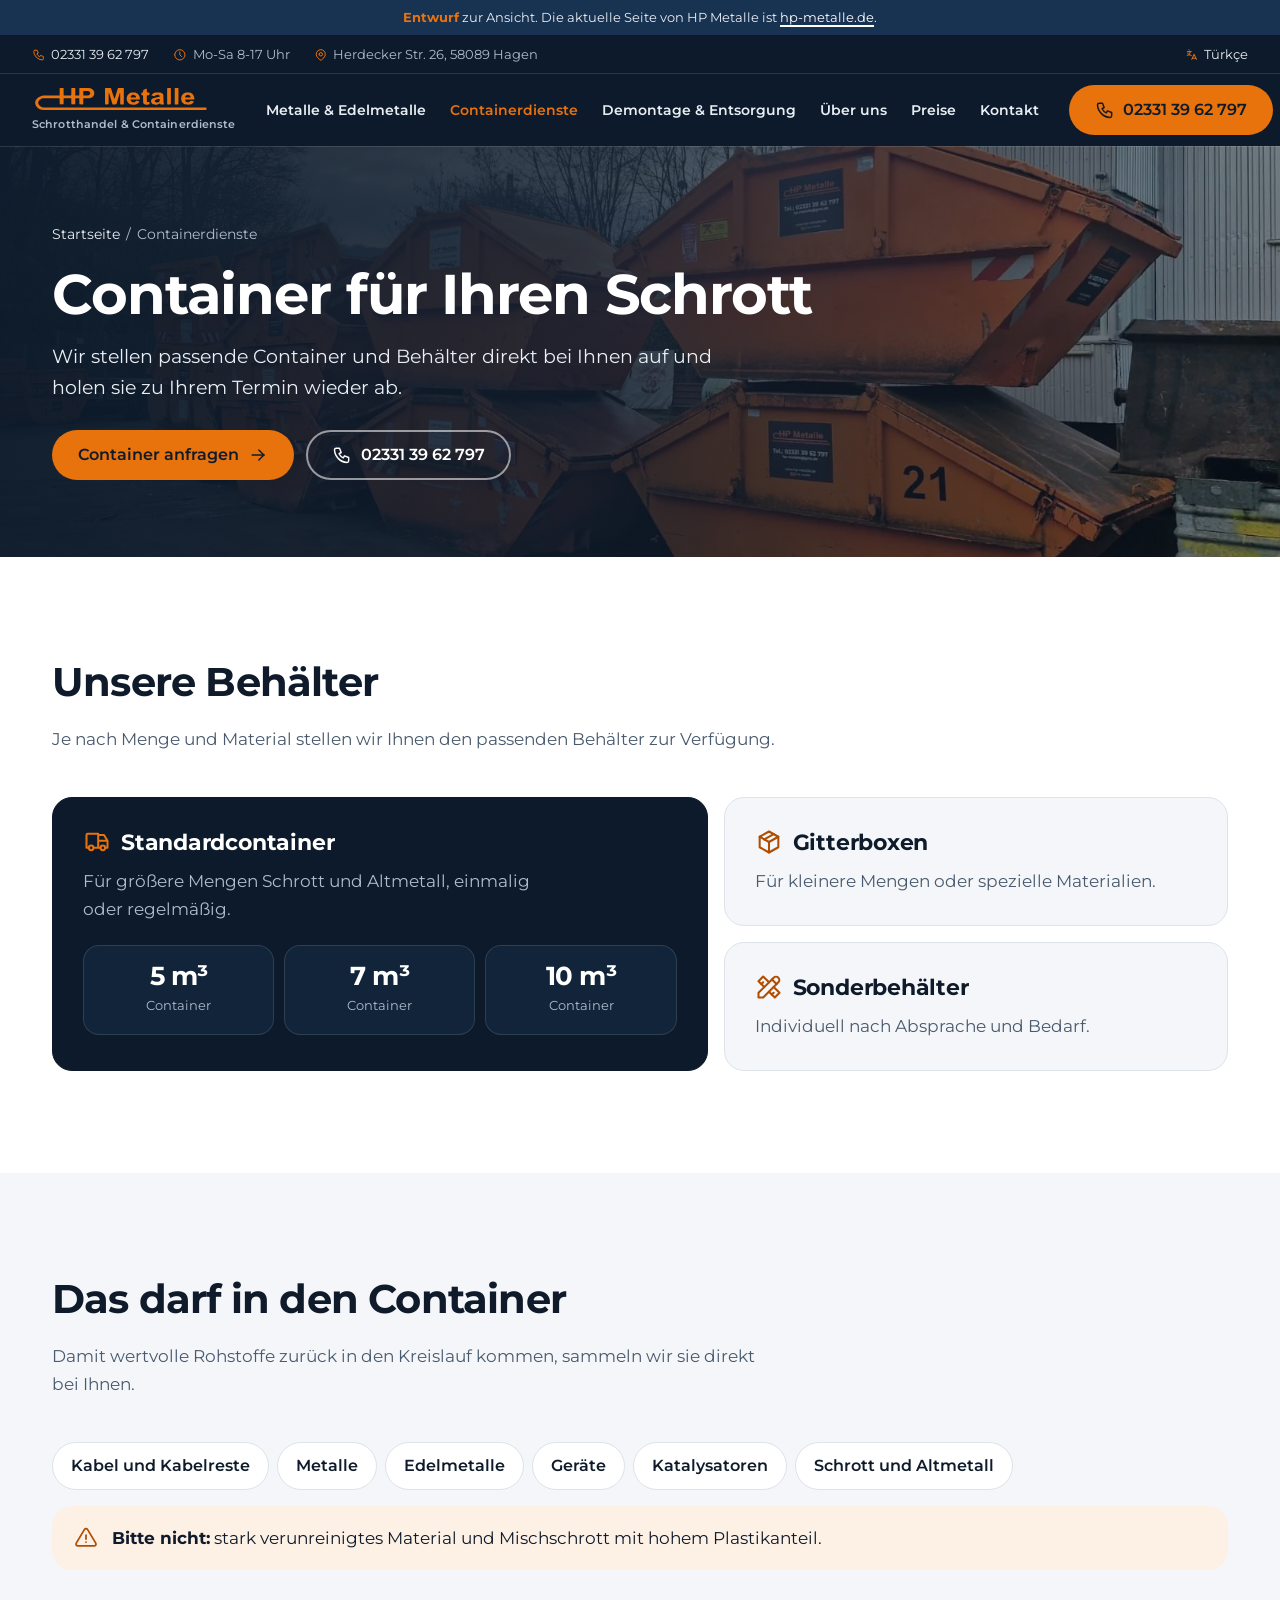
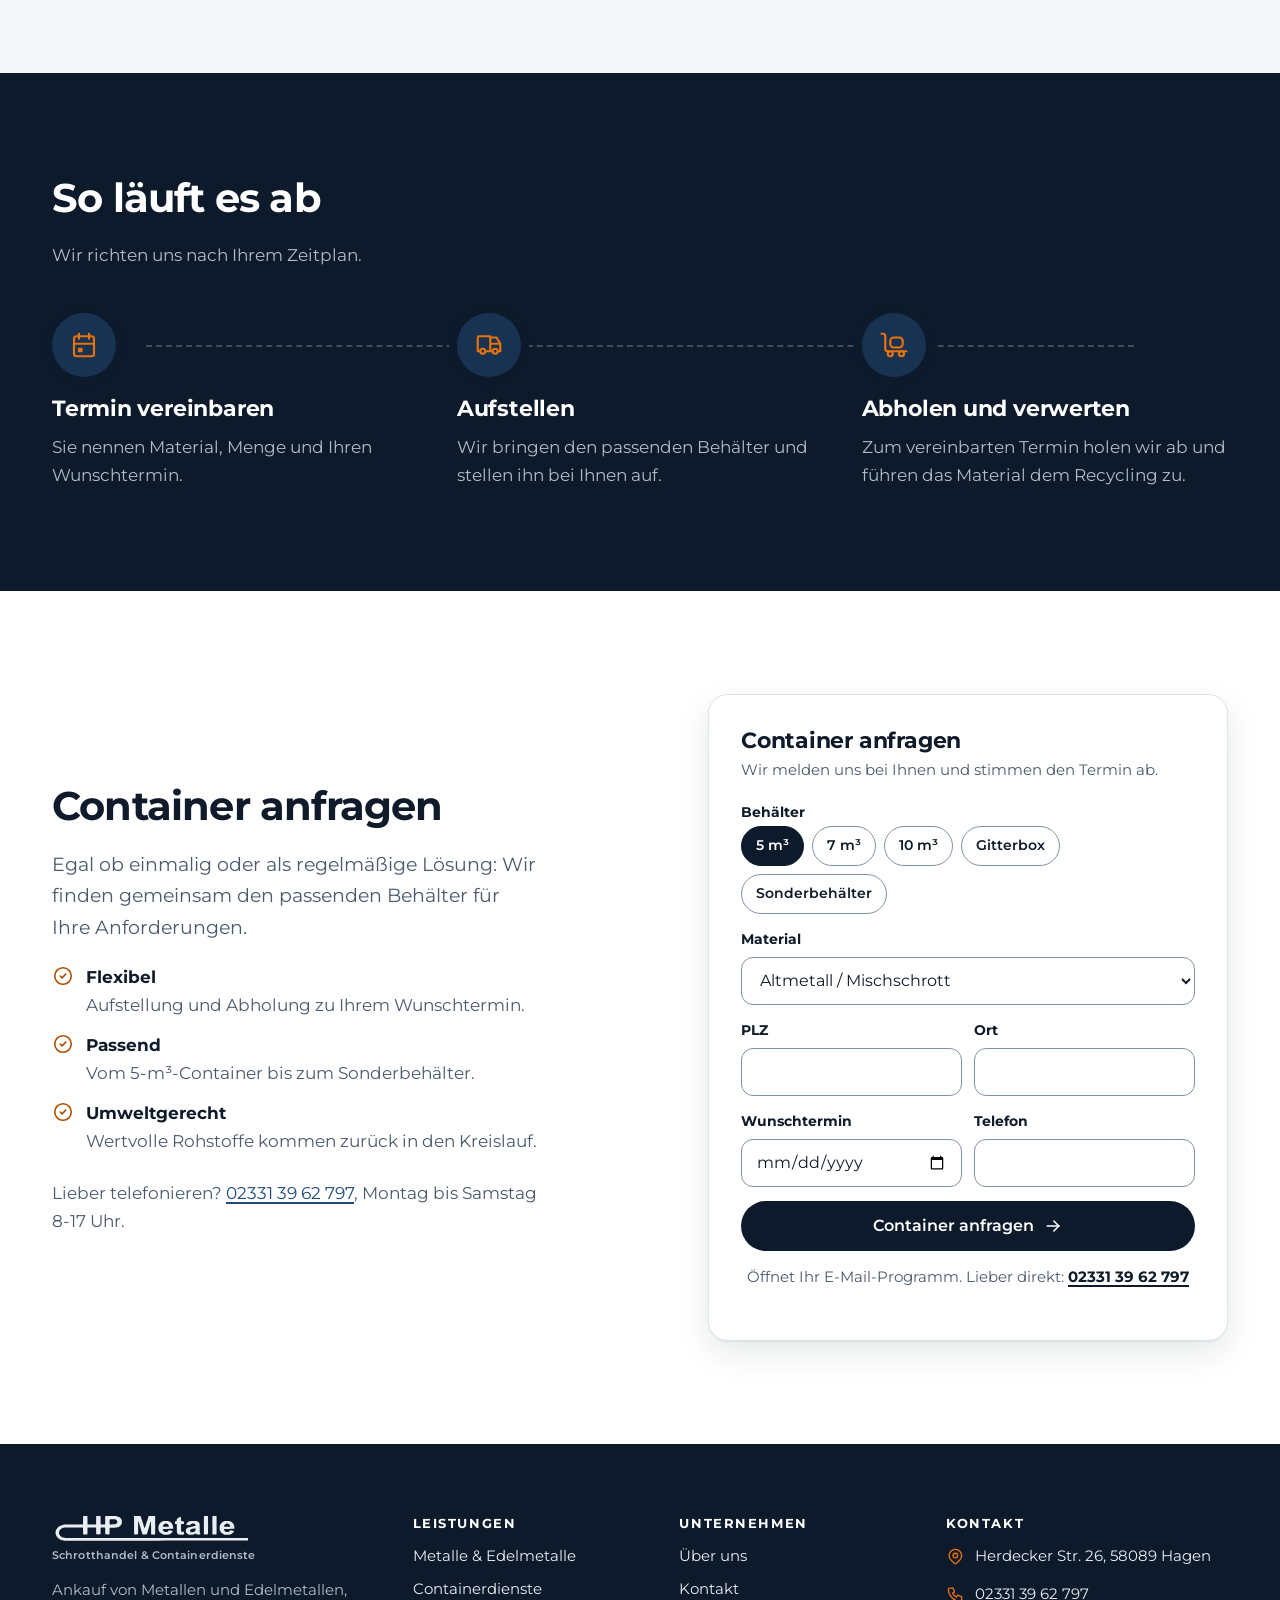
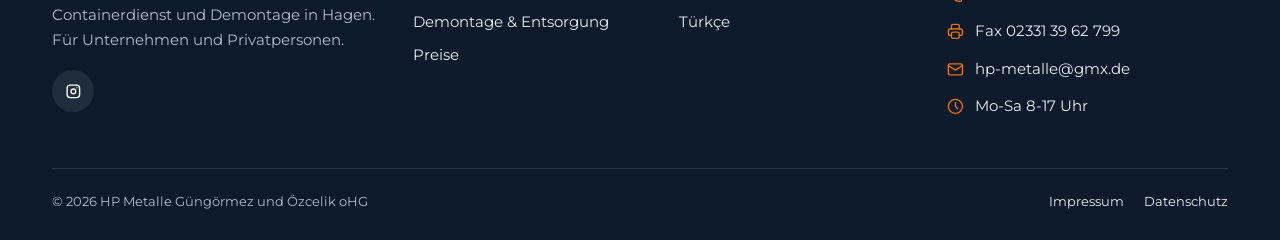
==== commit ebf88d17: "Kritik und Regelpruefung eingearbeitet: Ankaufliste belegt, Preisvorbehalt, Tastatur/Fokus, Vorschau" ====
--- a/containerdienste/index.html
+++ b/containerdienste/index.html
@@ -27,19 +27,20 @@
 <script defer src="../assets/js/site.js"></script>
 </head>
 <body class="page-container">
+<div class="preview-bar"><strong>Entwurf</strong> zur Ansicht. Die aktuelle Seite von HP Metalle ist <a href="https://www.hp-metalle.de/">hp-metalle.de</a>.</div>
 <a class="skip" href="#inhalt">Zum Inhalt springen</a>
 <div class="topbar"><div class="wrap">
-<a href="tel:+4923313962797"><svg class="i" aria-hidden="true" focusable="false" xmlns="http://www.w3.org/2000/svg" viewBox="0 0 24 24" fill="none" stroke="currentColor" stroke-width="1.75" stroke-linecap="round" stroke-linejoin="round" ><path d="M5 4h4l2 5l-2.5 1.5a11 11 0 0 0 5 5l1.5 -2.5l5 2v4a2 2 0 0 1 -2 2a16 16 0 0 1 -15 -15a2 2 0 0 1 2 -2" /></svg>02331 39 62 797</a>
-<span><svg class="i" aria-hidden="true" focusable="false" xmlns="http://www.w3.org/2000/svg" viewBox="0 0 24 24" fill="none" stroke="currentColor" stroke-width="1.75" stroke-linecap="round" stroke-linejoin="round" ><path d="M3 12a9 9 0 1 0 18 0a9 9 0 0 0 -18 0" /><path d="M12 7v5l3 3" /></svg>Mo-Sa 8-17 Uhr</span>
+<a href="tel:+4923313962797"><svg class="i" aria-hidden="true" focusable="false" xmlns="http://www.w3.org/2000/svg" viewBox="0 0 24 24" fill="none" stroke="currentColor" stroke-width="1.75" stroke-linecap="round" stroke-linejoin="round" ><path d="M5 4h4l2 5l-2.5 1.5a11 11 0 0 0 5 5l1.5 -2.5l5 2v4a2 2 0 0 1 -2 2a16 16 0 0 1 -15 -15a2 2 0 0 1 2 -2" /></svg>02331&nbsp;39&nbsp;62&nbsp;797</a>
+<span><svg class="i" aria-hidden="true" focusable="false" xmlns="http://www.w3.org/2000/svg" viewBox="0 0 24 24" fill="none" stroke="currentColor" stroke-width="1.75" stroke-linecap="round" stroke-linejoin="round" ><path d="M3 12a9 9 0 1 0 18 0a9 9 0 0 0 -18 0" /><path d="M12 7v5l3 3" /></svg>Mo-Sa 8-17&nbsp;Uhr</span>
 <span><svg class="i" aria-hidden="true" focusable="false" xmlns="http://www.w3.org/2000/svg" viewBox="0 0 24 24" fill="none" stroke="currentColor" stroke-width="1.75" stroke-linecap="round" stroke-linejoin="round" ><path d="M9 11a3 3 0 1 0 6 0a3 3 0 0 0 -6 0" /><path d="M17.657 16.657l-4.243 4.243a2 2 0 0 1 -2.827 0l-4.244 -4.243a8 8 0 1 1 11.314 0" /></svg>Herdecker Str. 26, 58089 Hagen</span>
 <a class="topbar__lang" href="../turkce/" hreflang="tr" lang="tr"><svg class="i" aria-hidden="true" focusable="false" xmlns="http://www.w3.org/2000/svg" viewBox="0 0 24 24" fill="none" stroke="currentColor" stroke-width="1.75" stroke-linecap="round" stroke-linejoin="round" ><path d="M9 6.371c0 4.418 -2.239 6.629 -5 6.629" /><path d="M4 6.371h7" /><path d="M5 9c0 2.144 2.252 3.908 6 4" /><path d="M12 20l4 -9l4 9" /><path d="M19.1 18h-6.2" /><path d="M6.694 3l.793 .582" /></svg>Türkçe</a>
 </div></div>
 <header class="header" data-header>
 <div class="wrap">
 <a class="brand" href="../" aria-label="HP Metalle, zur Startseite"><svg viewBox="0 0 400 51" role="img" aria-hidden="true" focusable="false"><path fill="currentColor" fill-rule="evenodd" d="M25.86,49.59C25.37,49.54 24.20,49.35 23.26,49.16C22.32,48.97 21.22,48.76 20.82,48.70C20.11,48.60 18.60,48.05 17.47,47.49C17.16,47.33 16.67,47.11 16.39,47.00C15.32,46.58 12.74,44.63 11.42,43.26C8.59,40.31 7.10,36.90 7.10,33.35C7.10,29.84 8.52,26.53 11.28,23.58C11.86,22.96 12.47,22.35 12.64,22.22C14.81,20.59 15.40,20.19 15.89,20.00C16.21,19.88 16.72,19.64 17.02,19.45C17.89,18.93 18.45,18.71 19.80,18.35C20.49,18.17 21.62,17.86 22.31,17.67C23.53,17.33 24.21,17.22 26.57,17.00C27.30,16.93 33.48,16.90 44.55,16.90C59.63,16.91 61.44,16.89 61.66,16.76C62.16,16.42 62.15,16.65 62.17,8.75C62.19,2.26 62.21,1.27 62.36,0.68L62.52,0.00L66.61,0.00C69.80,0.00 70.71,0.03 70.74,0.13C70.99,0.98 71.01,1.78 71.03,8.75C71.05,16.83 71.03,16.49 71.60,16.80C71.89,16.96 87.41,16.96 87.70,16.80C88.27,16.49 88.25,16.82 88.30,8.70C88.35,1.73 88.36,1.21 88.54,0.62L88.73,0.00L92.80,-0.00L96.87,-0.00L97.03,0.78C97.18,1.46 97.20,2.41 97.20,8.80C97.20,16.87 97.17,16.54 97.88,16.81C98.30,16.97 105.31,16.96 105.70,16.80C106.37,16.52 106.35,16.84 106.37,8.75C106.38,2.10 106.40,1.39 106.56,0.73L106.74,0.00L117.38,0.00C127.54,0.00 128.03,0.01 128.28,0.18C128.66,0.44 128.77,0.47 130.38,0.81C131.59,1.06 133.76,1.76 134.41,2.10C134.95,2.40 136.25,3.41 136.93,4.08C138.96,6.07 139.90,8.44 139.90,11.55C139.90,14.48 139.29,16.32 137.59,18.45C136.47,19.86 134.24,21.46 132.85,21.85C132.52,21.94 131.80,22.17 131.25,22.35C129.30,23.01 127.18,23.20 120.70,23.29C115.73,23.35 115.77,23.35 115.42,23.87C115.26,24.12 115.25,24.65 115.20,30.23L115.15,36.32L114.82,36.61C114.50,36.90 114.50,36.90 110.92,36.90C107.72,36.90 107.31,36.88 107.00,36.72C106.36,36.40 106.37,36.58 106.39,30.14C106.41,23.96 106.40,23.72 105.94,23.29C105.68,23.05 105.68,23.05 102.02,23.02C97.95,22.98 97.71,23.01 97.40,23.53C97.21,23.84 97.20,24.08 97.20,29.88C97.20,36.36 97.20,36.38 96.69,36.74C96.48,36.88 96.02,36.90 92.84,36.90C89.25,36.90 89.23,36.90 88.89,36.67C88.31,36.28 88.31,36.31 88.31,29.75C88.30,23.16 88.33,23.47 87.70,23.15C87.22,22.90 72.10,22.93 71.60,23.18C71.01,23.47 71.01,23.43 71.01,30.07C71.01,36.62 71.01,36.53 70.45,36.78C70.07,36.95 63.15,36.95 62.81,36.77C62.16,36.44 62.20,36.78 62.17,29.95C62.15,25.13 62.12,23.70 62.02,23.53C61.71,22.98 62.79,23.01 43.44,23.00C21.78,22.98 23.37,22.87 20.10,24.58C17.45,25.96 15.75,27.68 14.67,30.05C14.12,31.25 14.00,31.87 14.00,33.39C14.00,34.85 14.16,35.60 14.73,36.80C15.48,38.41 17.01,40.18 18.61,41.27C19.54,41.91 22.12,43.10 22.90,43.24C24.58,43.56 25.93,43.73 27.50,43.81C28.41,43.85 110.64,43.89 210.23,43.90C368.38,43.90 391.35,43.92 391.59,44.05C392.07,44.29 392.14,44.64 392.13,46.66C392.12,48.64 392.07,48.87 391.57,49.24C391.29,49.45 391.29,49.45 209.97,49.47C85.89,49.49 28.40,49.53 27.86,49.60C27.42,49.65 27.00,49.69 26.91,49.69C26.82,49.68 26.35,49.63 25.86,49.59ZM226.55,37.60C226.00,37.55 224.97,37.40 224.25,37.26C223.53,37.12 222.59,36.96 222.15,36.90C221.29,36.78 220.34,36.35 218.44,35.24C215.79,33.69 213.67,30.49 213.04,27.10C212.79,25.79 212.79,22.08 213.03,20.67C213.67,16.98 216.22,13.46 219.51,11.71C220.63,11.12 223.00,10.21 223.85,10.05C224.93,9.84 229.93,9.84 231.12,10.05C232.03,10.21 234.28,11.04 235.63,11.71C238.22,13.01 240.21,15.28 241.30,18.17C242.13,20.38 242.65,24.11 242.26,25.05C241.94,25.80 242.70,25.74 231.89,25.80C222.25,25.85 222.21,25.85 221.93,26.06C221.47,26.40 221.43,26.76 221.75,27.77C222.19,29.19 222.64,29.86 223.95,30.99C224.90,31.81 226.26,32.20 228.22,32.20C230.74,32.20 231.71,31.70 233.02,29.71C233.81,28.52 233.89,28.51 237.05,28.98C241.62,29.67 242.06,29.95 241.09,31.54C239.44,34.21 236.22,36.50 233.40,36.99C232.77,37.10 231.76,37.28 231.15,37.39C229.82,37.63 227.90,37.71 226.55,37.60ZM256.82,37.60C255.77,37.49 253.12,36.82 252.64,36.55C251.72,36.01 250.66,34.82 250.26,33.85C249.81,32.77 249.77,32.14 249.71,24.29C249.65,17.01 249.65,16.82 249.45,16.60C249.11,16.22 248.68,16.10 247.63,16.10C245.88,16.10 245.76,15.89 245.82,13.06C245.87,10.50 246.01,10.30 247.81,10.30C249.57,10.30 249.70,10.11 249.70,7.65C249.70,5.46 249.73,5.37 250.69,4.76C251.48,4.25 253.05,3.45 253.98,3.06C254.32,2.93 254.87,2.65 255.19,2.46C255.85,2.05 256.99,1.60 257.33,1.60C257.46,1.60 257.67,1.72 257.81,1.86C258.05,2.12 258.05,2.12 258.10,5.89C258.15,9.90 258.15,9.85 258.64,10.13C258.78,10.21 259.59,10.27 260.95,10.30C263.95,10.37 263.90,10.32 263.90,13.25C263.90,16.13 263.94,16.10 261.03,16.11C258.86,16.11 258.54,16.18 258.27,16.70C258.01,17.21 258.05,29.83 258.31,30.41C258.93,31.76 260.17,32.19 262.01,31.70C263.88,31.20 263.88,31.20 264.37,35.46C264.44,36.11 264.22,36.56 263.73,36.76C263.18,36.99 260.46,37.49 259.14,37.60C257.84,37.71 257.87,37.71 256.82,37.60ZM276.65,37.60C275.95,37.52 273.74,37.07 272.70,36.80C271.84,36.57 269.81,35.09 269.05,34.13C267.49,32.17 267.12,29.73 268.00,27.24C268.59,25.55 270.51,23.76 272.41,23.11C272.87,22.96 273.57,22.69 273.95,22.53C274.85,22.14 276.20,21.84 277.35,21.75C277.84,21.72 278.63,21.60 279.10,21.49C279.57,21.38 280.56,21.18 281.30,21.04C282.04,20.91 283.12,20.66 283.70,20.50C284.28,20.34 285.09,20.16 285.50,20.10C286.87,19.91 287.14,19.65 287.12,18.53C287.09,16.66 285.53,15.44 282.84,15.18C280.13,14.91 278.51,15.44 277.00,17.10C275.60,18.62 275.51,18.63 271.96,18.05C269.43,17.63 269.17,17.55 268.93,17.05C268.39,15.92 270.80,12.71 273.02,11.59C274.34,10.93 276.39,10.22 277.49,10.04C278.91,9.82 287.00,9.89 288.04,10.13C289.99,10.59 292.39,11.76 293.38,12.73C295.32,14.63 295.44,15.30 295.45,24.65C295.46,32.38 295.55,33.34 296.46,35.24C297.02,36.41 296.81,36.90 295.73,36.90C295.41,36.90 293.91,36.91 292.40,36.92C289.14,36.95 289.21,36.97 288.53,35.85C287.76,34.57 287.51,34.54 285.92,35.49C284.22,36.50 283.64,36.76 282.50,36.98C281.92,37.10 281.04,37.28 280.53,37.39C279.41,37.62 277.73,37.72 276.65,37.60ZM349.13,37.59C348.25,37.53 347.22,37.36 344.21,36.80C343.23,36.62 340.62,35.16 339.46,34.13C337.37,32.30 336.14,29.91 335.44,26.32C335.27,25.44 335.25,22.52 335.41,21.64C336.00,18.29 336.73,16.65 338.63,14.43C339.48,13.44 341.09,12.15 342.15,11.63C343.39,11.01 345.66,10.17 346.50,10.03C347.72,9.82 353.39,9.90 354.22,10.14C355.00,10.36 357.48,11.34 358.23,11.71C361.01,13.10 363.37,16.14 364.25,19.47C364.84,21.68 365.11,24.39 364.82,25.12C364.55,25.79 365.20,25.74 354.40,25.80C346.89,25.84 344.60,25.88 344.43,25.97C343.21,26.67 345.00,30.24 347.22,31.54C348.52,32.30 352.30,32.41 353.63,31.73C354.10,31.49 354.69,30.90 355.40,29.95C356.53,28.43 356.30,28.48 359.55,28.98C363.45,29.58 364.00,29.78 364.00,30.59C364.00,31.57 361.74,34.17 359.93,35.28C357.93,36.51 357.47,36.71 356.06,36.96C355.34,37.08 354.43,37.26 354.05,37.34C353.29,37.50 351.20,37.71 350.55,37.68C350.33,37.68 349.69,37.64 349.13,37.59ZM165.17,36.90C164.83,36.86 164.62,36.76 164.42,36.57C164.15,36.30 164.15,36.30 164.12,18.87C164.10,3.16 164.11,1.38 164.26,0.72L164.42,0.00L170.74,0.00L177.05,0.01L177.47,0.93C177.70,1.44 177.94,2.05 178.00,2.30C178.06,2.55 178.28,3.27 178.50,3.90C178.71,4.53 179.14,5.86 179.45,6.85C179.76,7.84 180.15,9.05 180.32,9.55C180.48,10.04 180.76,10.95 180.94,11.55C181.28,12.68 181.70,13.99 182.42,16.20C182.64,16.89 182.93,17.81 183.05,18.25C183.17,18.69 183.39,19.36 183.54,19.75C183.69,20.13 183.92,20.89 184.06,21.44C184.72,24.04 185.52,24.72 186.01,23.08C186.13,22.68 186.39,21.81 186.60,21.15C186.81,20.49 187.21,19.23 187.48,18.35C187.76,17.47 188.13,16.32 188.30,15.80C188.47,15.28 188.74,14.40 188.89,13.85C189.05,13.30 189.36,12.29 189.58,11.60C190.44,8.98 190.89,7.52 191.09,6.79C191.21,6.37 191.41,5.76 191.55,5.43C191.68,5.09 191.89,4.42 192.01,3.94C192.13,3.45 192.47,2.43 192.77,1.68C193.06,0.92 193.30,0.24 193.30,0.15C193.30,0.02 194.01,0.00 199.69,0.00L206.08,0.00L206.24,0.66C206.49,1.63 206.50,35.99 206.25,36.36C205.88,36.93 205.87,36.93 202.37,36.92C199.07,36.91 198.80,36.88 198.45,36.50C198.25,36.28 198.25,36.10 198.20,23.96C198.16,14.50 198.12,11.59 198.03,11.37C197.88,11.04 197.65,10.93 197.45,11.10C197.29,11.23 196.49,13.69 195.96,15.66C195.77,16.37 195.55,17.14 195.46,17.35C195.38,17.57 195.17,18.25 195.01,18.86C194.84,19.47 194.62,20.21 194.51,20.51C194.40,20.81 194.20,21.46 194.07,21.95C193.93,22.45 193.64,23.43 193.42,24.15C192.62,26.71 191.73,29.70 191.14,31.75C190.95,32.41 190.64,33.42 190.46,34.00C190.27,34.58 190.05,35.30 189.96,35.60C189.59,36.93 189.65,36.92 185.26,36.93C182.65,36.93 181.59,36.90 181.43,36.82C180.91,36.54 180.51,35.71 180.01,33.85C179.84,33.24 179.60,32.43 179.46,32.05C179.33,31.66 179.14,31.03 179.06,30.65C178.97,30.26 178.72,29.41 178.50,28.75C178.10,27.53 177.56,25.72 177.13,24.20C177.00,23.73 176.72,22.81 176.50,22.15C176.28,21.49 176.01,20.57 175.90,20.11C175.78,19.65 175.60,19.04 175.49,18.76C175.38,18.48 175.23,17.98 175.14,17.65C175.06,17.32 174.79,16.40 174.55,15.60C174.31,14.80 174.05,13.83 173.96,13.45C173.70,12.30 172.91,10.96 172.61,11.14C172.32,11.32 172.30,12.21 172.30,24.00C172.30,36.91 172.32,36.33 171.79,36.73C171.54,36.91 171.33,36.92 168.59,36.93C166.97,36.94 165.44,36.93 165.17,36.90ZM304.70,36.89C304.29,36.80 304.02,36.55 303.90,36.11C303.71,35.42 303.77,1.81 303.96,0.82L304.13,0.00L308.00,-0.00L311.88,-0.00L312.04,0.87C312.25,2.02 312.28,35.60 312.07,36.19C311.82,36.92 311.81,36.92 308.22,36.93C306.45,36.94 304.87,36.92 304.70,36.89ZM321.84,36.92C321.41,36.85 321.08,36.66 320.95,36.39C320.77,36.05 320.73,1.70 320.90,0.90C321.13,-0.12 320.58,-0.00 324.99,-0.00L328.87,-0.00L329.04,1.02C329.20,1.97 329.21,3.41 329.18,19.10C329.15,37.84 329.19,36.48 328.59,36.81C328.40,36.91 322.41,37.01 321.84,36.92ZM283.07,32.15C284.87,31.62 285.54,31.14 286.58,29.64C287.09,28.91 287.39,26.13 287.06,25.26C286.81,24.62 286.56,24.54 285.50,24.80C285.03,24.91 284.40,25.00 284.10,25.00C283.44,25.00 281.94,25.24 281.25,25.45C280.98,25.54 280.26,25.74 279.67,25.91C277.18,26.59 275.99,27.63 276.01,29.09C276.02,29.81 276.15,30.16 276.69,30.90C277.24,31.65 277.42,31.78 278.50,32.19C280.11,32.81 280.88,32.80 283.07,32.15ZM233.62,21.21C234.42,20.32 233.44,17.91 231.76,16.65C229.50,14.95 227.45,14.70 225.15,15.85C223.39,16.72 222.35,17.82 221.90,19.28C221.50,20.58 221.70,21.23 222.60,21.54C222.68,21.56 225.13,21.58 228.03,21.57L233.32,21.55L233.62,21.21ZM355.62,21.50C356.42,21.27 356.59,20.59 356.16,19.25C355.67,17.72 354.75,16.74 352.95,15.84C350.53,14.64 348.31,14.99 346.00,16.93C344.22,18.42 343.59,21.10 344.93,21.49C345.38,21.62 355.15,21.63 355.62,21.50ZM126.39,16.63C127.51,16.33 129.10,15.36 129.74,14.59C130.80,13.33 131.09,11.31 130.40,9.95C129.84,8.85 129.56,8.53 128.52,7.85C126.69,6.66 126.19,6.58 120.45,6.62C116.56,6.65 116.12,6.67 115.83,6.83C115.19,7.18 115.19,7.15 115.22,11.83C115.26,16.88 115.19,16.66 116.65,16.84C117.56,16.95 125.88,16.77 126.39,16.63Z"/></svg><span class="brand__tag">Schrotthandel &amp; Containerdienste</span></a>
+<button class="menu-btn" type="button" aria-expanded="false" aria-controls="nav" aria-label="Menü öffnen"><svg class="i i--open" aria-hidden="true" focusable="false" xmlns="http://www.w3.org/2000/svg" viewBox="0 0 24 24" fill="none" stroke="currentColor" stroke-width="1.75" stroke-linecap="round" stroke-linejoin="round" ><path d="M4 6l16 0" /><path d="M4 12l16 0" /><path d="M4 18l16 0" /></svg><svg class="i i--close" aria-hidden="true" focusable="false" xmlns="http://www.w3.org/2000/svg" viewBox="0 0 24 24" fill="none" stroke="currentColor" stroke-width="1.75" stroke-linecap="round" stroke-linejoin="round" ><path d="M18 6l-12 12" /><path d="M6 6l12 12" /></svg></button>
 <nav class="nav" id="nav" aria-label="Hauptmenü"><a href="../metalle-_-edelmetalle/">Metalle &amp; Edelmetalle</a><a href="../containerdienste/" aria-current="page">Containerdienste</a><a href="../demontage-_-entsorgung/">Demontage &amp; Entsorgung</a><a href="../ueber-uns/">Über uns</a><a href="../preise/">Preise</a><a href="../common/info/kontaktieren-sie-uns.html">Kontakt</a></nav>
-<a class="btn btn--primary header__cta" href="tel:+4923313962797"><svg class="i" aria-hidden="true" focusable="false" xmlns="http://www.w3.org/2000/svg" viewBox="0 0 24 24" fill="none" stroke="currentColor" stroke-width="1.75" stroke-linecap="round" stroke-linejoin="round" ><path d="M5 4h4l2 5l-2.5 1.5a11 11 0 0 0 5 5l1.5 -2.5l5 2v4a2 2 0 0 1 -2 2a16 16 0 0 1 -15 -15a2 2 0 0 1 2 -2" /></svg>02331 39 62 797</a>
-<button class="menu-btn" type="button" aria-expanded="false" aria-controls="nav" aria-label="Menü öffnen"><svg class="i i--open" aria-hidden="true" focusable="false" xmlns="http://www.w3.org/2000/svg" viewBox="0 0 24 24" fill="none" stroke="currentColor" stroke-width="1.75" stroke-linecap="round" stroke-linejoin="round" ><path d="M4 6l16 0" /><path d="M4 12l16 0" /><path d="M4 18l16 0" /></svg><svg class="i i--close" aria-hidden="true" focusable="false" xmlns="http://www.w3.org/2000/svg" viewBox="0 0 24 24" fill="none" stroke="currentColor" stroke-width="1.75" stroke-linecap="round" stroke-linejoin="round" ><path d="M18 6l-12 12" /><path d="M6 6l12 12" /></svg></button>
+<a class="btn btn--primary header__cta" href="tel:+4923313962797"><svg class="i" aria-hidden="true" focusable="false" xmlns="http://www.w3.org/2000/svg" viewBox="0 0 24 24" fill="none" stroke="currentColor" stroke-width="1.75" stroke-linecap="round" stroke-linejoin="round" ><path d="M5 4h4l2 5l-2.5 1.5a11 11 0 0 0 5 5l1.5 -2.5l5 2v4a2 2 0 0 1 -2 2a16 16 0 0 1 -15 -15a2 2 0 0 1 2 -2" /></svg>02331&nbsp;39&nbsp;62&nbsp;797</a>
 </div>
 </header>
 <main id="inhalt">
@@ -51,7 +52,7 @@
 <p>Wir stellen passende Container und Behälter direkt bei Ihnen auf und holen sie zu Ihrem Termin wieder ab.</p>
 <div class="hero__ctas">
 <a class="btn btn--primary" href="#anfrage">Container anfragen <svg class="i" aria-hidden="true" focusable="false" xmlns="http://www.w3.org/2000/svg" viewBox="0 0 24 24" fill="none" stroke="currentColor" stroke-width="1.75" stroke-linecap="round" stroke-linejoin="round" ><path d="M5 12l14 0" /><path d="M13 18l6 -6" /><path d="M13 6l6 6" /></svg></a>
-<a class="btn btn--light" href="tel:+4923313962797"><svg class="i" aria-hidden="true" focusable="false" xmlns="http://www.w3.org/2000/svg" viewBox="0 0 24 24" fill="none" stroke="currentColor" stroke-width="1.75" stroke-linecap="round" stroke-linejoin="round" ><path d="M5 4h4l2 5l-2.5 1.5a11 11 0 0 0 5 5l1.5 -2.5l5 2v4a2 2 0 0 1 -2 2a16 16 0 0 1 -15 -15a2 2 0 0 1 2 -2" /></svg>02331 39 62 797</a>
+<a class="btn btn--light" href="tel:+4923313962797"><svg class="i" aria-hidden="true" focusable="false" xmlns="http://www.w3.org/2000/svg" viewBox="0 0 24 24" fill="none" stroke="currentColor" stroke-width="1.75" stroke-linecap="round" stroke-linejoin="round" ><path d="M5 4h4l2 5l-2.5 1.5a11 11 0 0 0 5 5l1.5 -2.5l5 2v4a2 2 0 0 1 -2 2a16 16 0 0 1 -15 -15a2 2 0 0 1 2 -2" /></svg>02331&nbsp;39&nbsp;62&nbsp;797</a>
 </div>
 </div>
 </section>
@@ -66,9 +67,9 @@
 <h3><svg class="i" aria-hidden="true" focusable="false" xmlns="http://www.w3.org/2000/svg" viewBox="0 0 24 24" fill="none" stroke="currentColor" stroke-width="1.75" stroke-linecap="round" stroke-linejoin="round" ><path d="M5 17a2 2 0 1 0 4 0a2 2 0 1 0 -4 0" /><path d="M15 17a2 2 0 1 0 4 0a2 2 0 1 0 -4 0" /><path d="M5 17h-2v-11a1 1 0 0 1 1 -1h9v12m-4 0h6m4 0h2v-6h-8m0 -5h5l3 5" /></svg>Standardcontainer</h3>
 <p>Für größere Mengen Schrott und Altmetall, einmalig oder regelmäßig.</p>
 <ul class="sizes">
-<li><strong>5 m³</strong><span>Container</span></li>
-<li><strong>7 m³</strong><span>Container</span></li>
-<li><strong>10 m³</strong><span>Container</span></li>
+<li><strong>5&nbsp;m³</strong><span>Container</span></li>
+<li><strong>7&nbsp;m³</strong><span>Container</span></li>
+<li><strong>10&nbsp;m³</strong><span>Container</span></li>
 </ul>
 </div>
 <div class="box">
@@ -117,17 +118,17 @@
 <li><svg class="i" aria-hidden="true" focusable="false" xmlns="http://www.w3.org/2000/svg" viewBox="0 0 24 24" fill="none" stroke="currentColor" stroke-width="1.75" stroke-linecap="round" stroke-linejoin="round" ><path d="M3 12a9 9 0 1 0 18 0a9 9 0 1 0 -18 0" /><path d="M9 12l2 2l4 -4" /></svg><div><strong>Passend</strong><span>Vom 5-m³-Container bis zum Sonderbehälter.</span></div></li>
 <li><svg class="i" aria-hidden="true" focusable="false" xmlns="http://www.w3.org/2000/svg" viewBox="0 0 24 24" fill="none" stroke="currentColor" stroke-width="1.75" stroke-linecap="round" stroke-linejoin="round" ><path d="M3 12a9 9 0 1 0 18 0a9 9 0 1 0 -18 0" /><path d="M9 12l2 2l4 -4" /></svg><div><strong>Umweltgerecht</strong><span>Wertvolle Rohstoffe kommen zurück in den Kreislauf.</span></div></li>
 </ul>
-<p class="muted">Lieber telefonieren? <a href="tel:+4923313962797">02331 39 62 797</a>, Montag bis Samstag 8-17 Uhr.</p>
-</div>
-<form class="quick" id="anfrage" data-mailto="hp-metalle@gmx.de" data-subject="Containeranfrage über die Webseite" aria-labelledby="quick-title">
+<p class="muted">Lieber telefonieren? <a href="tel:+4923313962797">02331&nbsp;39&nbsp;62&nbsp;797</a>, Montag bis Samstag 8-17&nbsp;Uhr.</p>
+</div>
+<form class="quick" id="anfrage" data-mailto="hp-metalle@gmx.de" data-subject="Containeranfrage über die Webseite" data-sent-text="Ihr E-Mail-Programm öffnet sich mit der fertigen Anfrage. Nichts passiert? Rufen Sie uns an." aria-labelledby="quick-title">
 <h3 class="quick__title" id="quick-title">Container anfragen</h3>
 <p>Wir melden uns bei Ihnen und stimmen den Termin ab.</p>
 <fieldset class="field">
 <legend>Behälter</legend>
 <div class="chips-radio">
-<label><input type="radio" name="behaelter" value="Container 5 m³" data-label="Behälter" checked><span>5 m³</span></label>
-<label><input type="radio" name="behaelter" value="Container 7 m³" data-label="Behälter"><span>7 m³</span></label>
-<label><input type="radio" name="behaelter" value="Container 10 m³" data-label="Behälter"><span>10 m³</span></label>
+<label><input type="radio" name="behaelter" value="Container 5&nbsp;m³" data-label="Behälter" checked><span>5&nbsp;m³</span></label>
+<label><input type="radio" name="behaelter" value="Container 7&nbsp;m³" data-label="Behälter"><span>7&nbsp;m³</span></label>
+<label><input type="radio" name="behaelter" value="Container 10&nbsp;m³" data-label="Behälter"><span>10&nbsp;m³</span></label>
 <label><input type="radio" name="behaelter" value="Gitterbox" data-label="Behälter"><span>Gitterbox</span></label>
 <label><input type="radio" name="behaelter" value="Sonderbehälter" data-label="Behälter"><span>Sonderbehälter</span></label>
 </div>
@@ -144,13 +145,16 @@
 </select>
 </div>
 <div class="field-row">
-<div class="field"><label for="q-ort">PLZ und Ort</label><input id="q-ort" name="ort" required></div>
+<div class="field"><label for="q-plz">PLZ</label><input id="q-plz" name="plz" autocomplete="postal-code" inputmode="numeric" maxlength="5" required></div>
+<div class="field"><label for="q-ort">Ort</label><input id="q-ort" name="ort" autocomplete="address-level2"></div>
+</div>
+<div class="field-row">
 <div class="field"><label for="q-termin">Wunschtermin</label><input id="q-termin" name="termin" type="date"></div>
-</div>
-<div class="field"><label for="q-tel">Telefon für Rückfragen</label><input id="q-tel" name="telefon" type="tel" autocomplete="tel" required></div>
+<div class="field"><label for="q-tel">Telefon</label><input id="q-tel" name="telefon" type="tel" autocomplete="tel" required></div>
+</div>
 <button class="btn btn--dark btn--block" type="submit">Container anfragen <svg class="i" aria-hidden="true" focusable="false" xmlns="http://www.w3.org/2000/svg" viewBox="0 0 24 24" fill="none" stroke="currentColor" stroke-width="1.75" stroke-linecap="round" stroke-linejoin="round" ><path d="M5 12l14 0" /><path d="M13 18l6 -6" /><path d="M13 6l6 6" /></svg></button>
-<p class="quick__foot" data-sent hidden role="status">Ihr E-Mail-Programm öffnet sich mit der fertigen Anfrage. Nichts passiert? Rufen Sie uns an.</p>
-<p class="quick__foot">Öffnet Ihr E-Mail-Programm. Lieber direkt: <a href="tel:+4923313962797">02331 39 62 797</a></p>
+<p class="quick__foot" data-sent role="status"></p>
+<p class="quick__foot">Öffnet Ihr E-Mail-Programm. Lieber direkt: <a href="tel:+4923313962797">02331&nbsp;39&nbsp;62&nbsp;797</a></p>
 </form>
 </div>
 </section>
@@ -163,33 +167,33 @@
 <p>Ankauf von Metallen und Edelmetallen, Containerdienst und Demontage in Hagen. Für Unternehmen und Privatpersonen.</p>
 <div class="social"><a href="https://www.instagram.com/hp_metalle/" target="_blank" rel="noopener" aria-label="HP Metalle auf Instagram"><svg class="i" aria-hidden="true" focusable="false" xmlns="http://www.w3.org/2000/svg" viewBox="0 0 24 24" fill="none" stroke="currentColor" stroke-width="1.75" stroke-linecap="round" stroke-linejoin="round" ><path d="M4 8a4 4 0 0 1 4 -4h8a4 4 0 0 1 4 4v8a4 4 0 0 1 -4 4h-8a4 4 0 0 1 -4 -4l0 -8" /><path d="M9 12a3 3 0 1 0 6 0a3 3 0 0 0 -6 0" /><path d="M16.5 7.5v.01" /></svg></a></div>
 </div>
-<div><h3>Leistungen</h3><ul>
+<div><h2>Leistungen</h2><ul>
 <li><a href="../metalle-_-edelmetalle/">Metalle &amp; Edelmetalle</a></li>
 <li><a href="../containerdienste/">Containerdienste</a></li>
 <li><a href="../demontage-_-entsorgung/">Demontage &amp; Entsorgung</a></li>
 <li><a href="../preise/">Preise</a></li>
 </ul></div>
-<div><h3>Unternehmen</h3><ul>
+<div><h2>Unternehmen</h2><ul>
 <li><a href="../ueber-uns/">Über uns</a></li>
 <li><a href="../common/info/kontaktieren-sie-uns.html">Kontakt</a></li>
 <li><a href="../turkce/" hreflang="tr" lang="tr">Türkçe</a></li>
 </ul></div>
-<div><h3>Kontakt</h3><ul class="contact-list">
-<li><span><svg class="i" aria-hidden="true" focusable="false" xmlns="http://www.w3.org/2000/svg" viewBox="0 0 24 24" fill="none" stroke="currentColor" stroke-width="1.75" stroke-linecap="round" stroke-linejoin="round" ><path d="M9 11a3 3 0 1 0 6 0a3 3 0 0 0 -6 0" /><path d="M17.657 16.657l-4.243 4.243a2 2 0 0 1 -2.827 0l-4.244 -4.243a8 8 0 1 1 11.314 0" /></svg>Herdecker Str. 26, 58089 Hagen</span></li>
-<li><a href="tel:+4923313962797"><svg class="i" aria-hidden="true" focusable="false" xmlns="http://www.w3.org/2000/svg" viewBox="0 0 24 24" fill="none" stroke="currentColor" stroke-width="1.75" stroke-linecap="round" stroke-linejoin="round" ><path d="M5 4h4l2 5l-2.5 1.5a11 11 0 0 0 5 5l1.5 -2.5l5 2v4a2 2 0 0 1 -2 2a16 16 0 0 1 -15 -15a2 2 0 0 1 2 -2" /></svg>02331 39 62 797</a></li>
-<li><span><svg class="i" aria-hidden="true" focusable="false" xmlns="http://www.w3.org/2000/svg" viewBox="0 0 24 24" fill="none" stroke="currentColor" stroke-width="1.75" stroke-linecap="round" stroke-linejoin="round" ><path d="M17 17h2a2 2 0 0 0 2 -2v-4a2 2 0 0 0 -2 -2h-14a2 2 0 0 0 -2 2v4a2 2 0 0 0 2 2h2" /><path d="M17 9v-4a2 2 0 0 0 -2 -2h-6a2 2 0 0 0 -2 2v4" /><path d="M7 15a2 2 0 0 1 2 -2h6a2 2 0 0 1 2 2v4a2 2 0 0 1 -2 2h-6a2 2 0 0 1 -2 -2l0 -4" /></svg>Fax 02331 39 62 799</span></li>
+<div><h2>Kontakt</h2><ul class="contact-list">
+<li><span translate="no"><svg class="i" aria-hidden="true" focusable="false" xmlns="http://www.w3.org/2000/svg" viewBox="0 0 24 24" fill="none" stroke="currentColor" stroke-width="1.75" stroke-linecap="round" stroke-linejoin="round" ><path d="M9 11a3 3 0 1 0 6 0a3 3 0 0 0 -6 0" /><path d="M17.657 16.657l-4.243 4.243a2 2 0 0 1 -2.827 0l-4.244 -4.243a8 8 0 1 1 11.314 0" /></svg>Herdecker Str. 26, 58089 Hagen</span></li>
+<li><a href="tel:+4923313962797"><svg class="i" aria-hidden="true" focusable="false" xmlns="http://www.w3.org/2000/svg" viewBox="0 0 24 24" fill="none" stroke="currentColor" stroke-width="1.75" stroke-linecap="round" stroke-linejoin="round" ><path d="M5 4h4l2 5l-2.5 1.5a11 11 0 0 0 5 5l1.5 -2.5l5 2v4a2 2 0 0 1 -2 2a16 16 0 0 1 -15 -15a2 2 0 0 1 2 -2" /></svg>02331&nbsp;39&nbsp;62&nbsp;797</a></li>
+<li><span><svg class="i" aria-hidden="true" focusable="false" xmlns="http://www.w3.org/2000/svg" viewBox="0 0 24 24" fill="none" stroke="currentColor" stroke-width="1.75" stroke-linecap="round" stroke-linejoin="round" ><path d="M17 17h2a2 2 0 0 0 2 -2v-4a2 2 0 0 0 -2 -2h-14a2 2 0 0 0 -2 2v4a2 2 0 0 0 2 2h2" /><path d="M17 9v-4a2 2 0 0 0 -2 -2h-6a2 2 0 0 0 -2 2v4" /><path d="M7 15a2 2 0 0 1 2 -2h6a2 2 0 0 1 2 2v4a2 2 0 0 1 -2 2h-6a2 2 0 0 1 -2 -2l0 -4" /></svg>Fax 02331&nbsp;39&nbsp;62&nbsp;799</span></li>
 <li><a href="mailto:hp-metalle@gmx.de"><svg class="i" aria-hidden="true" focusable="false" xmlns="http://www.w3.org/2000/svg" viewBox="0 0 24 24" fill="none" stroke="currentColor" stroke-width="1.75" stroke-linecap="round" stroke-linejoin="round" ><path d="M3 7a2 2 0 0 1 2 -2h14a2 2 0 0 1 2 2v10a2 2 0 0 1 -2 2h-14a2 2 0 0 1 -2 -2v-10" /><path d="M3 7l9 6l9 -6" /></svg>hp-metalle@gmx.de</a></li>
-<li><span><svg class="i" aria-hidden="true" focusable="false" xmlns="http://www.w3.org/2000/svg" viewBox="0 0 24 24" fill="none" stroke="currentColor" stroke-width="1.75" stroke-linecap="round" stroke-linejoin="round" ><path d="M3 12a9 9 0 1 0 18 0a9 9 0 0 0 -18 0" /><path d="M12 7v5l3 3" /></svg>Mo-Sa 8-17 Uhr</span></li>
+<li><span><svg class="i" aria-hidden="true" focusable="false" xmlns="http://www.w3.org/2000/svg" viewBox="0 0 24 24" fill="none" stroke="currentColor" stroke-width="1.75" stroke-linecap="round" stroke-linejoin="round" ><path d="M3 12a9 9 0 1 0 18 0a9 9 0 0 0 -18 0" /><path d="M12 7v5l3 3" /></svg>Mo-Sa 8-17&nbsp;Uhr</span></li>
 </ul></div>
 </div>
 <div class="footer__bottom">
-<span>© 2026 HP Metalle Güngörmez und Özcelik oHG</span>
+<span>© 2026 <span translate="no">HP Metalle Güngörmez und Özcelik oHG</span></span>
 <ul><li><a href="../common/info/impressum.html">Impressum</a></li><li><a href="../common/info/datenschutz.html">Datenschutz</a></li></ul>
 </div>
 </div>
 </footer>
 <div class="actionbar">
-<a class="btn btn--primary" href="tel:+4923313962797"><svg class="i" aria-hidden="true" focusable="false" xmlns="http://www.w3.org/2000/svg" viewBox="0 0 24 24" fill="none" stroke="currentColor" stroke-width="1.75" stroke-linecap="round" stroke-linejoin="round" ><path d="M5 4h4l2 5l-2.5 1.5a11 11 0 0 0 5 5l1.5 -2.5l5 2v4a2 2 0 0 1 -2 2a16 16 0 0 1 -15 -15a2 2 0 0 1 2 -2" /></svg>02331 39 62 797</a>
+<a class="btn btn--primary" href="tel:+4923313962797"><svg class="i" aria-hidden="true" focusable="false" xmlns="http://www.w3.org/2000/svg" viewBox="0 0 24 24" fill="none" stroke="currentColor" stroke-width="1.75" stroke-linecap="round" stroke-linejoin="round" ><path d="M5 4h4l2 5l-2.5 1.5a11 11 0 0 0 5 5l1.5 -2.5l5 2v4a2 2 0 0 1 -2 2a16 16 0 0 1 -15 -15a2 2 0 0 1 2 -2" /></svg>02331&nbsp;39&nbsp;62&nbsp;797</a>
 <a class="btn btn--light" href="https://www.google.com/maps/dir/?api=1&amp;destination=HP+Metalle,+Herdecker+Str.+26,+58089+Hagen" target="_blank" rel="noopener"><svg class="i" aria-hidden="true" focusable="false" xmlns="http://www.w3.org/2000/svg" viewBox="0 0 24 24" fill="none" stroke="currentColor" stroke-width="1.75" stroke-linecap="round" stroke-linejoin="round" ><path d="M3 19a2 2 0 1 0 4 0a2 2 0 0 0 -4 0" /><path d="M19 7a2 2 0 1 0 0 -4a2 2 0 0 0 0 4" /><path d="M11 19h5.5a3.5 3.5 0 0 0 0 -7h-8a3.5 3.5 0 0 1 0 -7h4.5" /></svg>Route planen</a>
 </div>
 </body>
--- a/assets/css/site.css
+++ b/assets/css/site.css
@@ -66,7 +66,9 @@
 .sr-only { position: absolute; width: 1px; height: 1px; padding: 0; margin: -1px; overflow: hidden; clip: rect(0 0 0 0); white-space: nowrap; border: 0; }
 .skip { position: absolute; left: 12px; top: -60px; z-index: 100; padding: 10px 16px; border-radius: var(--r-pill); background: var(--orange); color: var(--ink); font-weight: 700; }
 .skip:focus { top: 12px; }
-:focus-visible { outline: 3px solid var(--orange); outline-offset: 3px; border-radius: 6px; }
+:focus-visible { outline: 3px solid var(--ring, var(--orange-ink)); outline-offset: 3px; border-radius: 6px; }
+.topbar, .header, .hero, .page-hero, .band, .cta, .card--dark, .footer, .actionbar, .mat-group--accent, .box--main, .preview-bar { --ring: var(--orange); }
+a, button, summary, label, select, input, textarea { touch-action: manipulation; -webkit-tap-highlight-color: rgb(232 114 12 / .2); }
 
 .wrap { width: 100%; max-width: var(--wrap); margin-inline: auto; padding-inline: var(--gutter); }
 .section { padding-block: var(--section); }
@@ -113,6 +115,7 @@
 .header .wrap { display: flex; align-items: center; gap: 20px; min-height: var(--header-h); }
 .brand { display: flex; flex-direction: column; gap: 5px; color: var(--orange); text-decoration: none; flex: none; }
 .brand svg { width: 178px; height: auto; }
+.brand:hover { color: var(--orange-hover); }
 .brand__tag { font-size: .6875rem; font-weight: 600; letter-spacing: .01em; color: var(--on-dark-muted); white-space: nowrap; }
 .nav { display: flex; align-items: center; gap: 4px; margin-left: auto; }
 .nav a { display: block; padding: 10px 10px; border-radius: var(--r-pill); color: var(--on-dark); font-size: .875rem; font-weight: 600; text-decoration: none; white-space: nowrap; transition: background-color .2s, color .2s; }
@@ -120,6 +123,7 @@
 .nav a[aria-current="page"] { color: var(--orange); }
 .header__cta { flex: none; }
 .menu-btn { display: none; margin-left: auto; width: 48px; height: 48px; border: 0; border-radius: var(--r-pill); background: rgb(255 255 255 / .08); color: var(--white); cursor: pointer; align-items: center; justify-content: center; }
+.menu-btn:hover { background: rgb(255 255 255 / .16); }
 .menu-btn .i { width: 26px; height: 26px; }
 .menu-btn .i--close { display: none; }
 .header.is-open .menu-btn .i--open { display: none; }
@@ -144,6 +148,8 @@
 .quick > p { color: var(--muted); font-size: .9375rem; margin-bottom: 18px; }
 .quick__foot { margin: 14px 0 0; font-size: .875rem; color: var(--muted); text-align: center; }
 .quick__foot a { color: var(--ink); font-weight: 700; }
+.quick__foot a:hover, .faq summary:hover { color: var(--steel-600); }
+.quick__foot[data-sent]:empty { margin: 0; }
 
 /* ---------- Formulare ---------- */
 .field { display: grid; gap: 6px; margin-bottom: 14px; }
@@ -341,7 +347,7 @@
 .footer__grid { display: grid; grid-template-columns: 1.4fr 1fr 1fr 1.2fr; gap: 32px; }
 .footer .brand svg { width: 200px; }
 .footer p { margin: 14px 0 0; max-width: 36ch; }
-.footer h3 { font-size: .8125rem; letter-spacing: .12em; text-transform: uppercase; color: var(--white); margin-bottom: 14px; }
+.footer h2 { font-size: .8125rem; letter-spacing: .12em; text-transform: uppercase; color: var(--white); margin-bottom: 14px; }
 .footer ul { list-style: none; margin: 0; padding: 0; display: grid; gap: 8px; }
 .footer a { color: var(--on-dark); text-decoration: none; }
 .footer a:hover { color: var(--orange); }
@@ -394,6 +400,13 @@
 .wide-photo { margin: 0; }
 .wide-photo img { width: 100%; aspect-ratio: 16 / 7; object-fit: cover; border-radius: var(--r-card); }
 
+/* Vorschau-Band (nur ohne --live gebaut) */
+.preview-bar { padding: 7px var(--gutter); background: var(--steel-800); color: var(--on-dark); font-size: .8125rem; text-align: center; }
+.preview-bar strong { color: var(--orange); }
+.preview-bar a { color: var(--white); }
+.note--preview { margin: 0 0 28px; }
+.mat-extra { margin: 16px 0 0; color: var(--muted); font-size: .9375rem; }
+
 /* Handy-Aktionsleiste: erscheint, sobald der Hero aus dem Bild ist (site.js) */
 .actionbar { display: none; }
 .hero-in-view .actionbar { transform: translateY(110%); visibility: hidden; }
@@ -410,6 +423,7 @@
     position: absolute; left: 0; right: 0; top: 100%;
     padding: 12px var(--gutter) 20px; background: var(--steel-950); border-top: 1px solid var(--line-dark);
     box-shadow: 0 24px 40px rgb(12 26 43 / .35);
+    max-height: calc(100dvh - var(--nav-top, 110px)); overflow-y: auto; overscroll-behavior: contain;
   }
   .header.is-open .nav a { padding: 14px 12px; font-size: 1.0625rem; }
 }
@@ -417,7 +431,10 @@
   .quick { justify-self: stretch; max-width: none; }
   .facts ul { grid-template-columns: repeat(2, 1fr); }
   .band__grid, .faq, .visit, .split { grid-template-columns: 1fr; }
-  .visit__photo { min-height: 320px; }
+  .visit__photo { min-height: 0; aspect-ratio: 16 / 9; }
+  .visit__photo img { object-position: 50% 38%; }
+  .contact-cards { grid-template-columns: 1fr 1fr; }
+  .contact-cards .card--dark { grid-column: span 2; }
   .mat-groups { grid-template-columns: 1fr 1fr; }
   .mat-groups > :last-child { grid-column: span 2; }
   .footer__grid { grid-template-columns: 1fr 1fr; }
@@ -426,7 +443,9 @@
   .box--main { grid-row: auto; }
 }
 @media (max-width: 767px) {
+  html { scroll-padding-bottom: calc(76px + env(safe-area-inset-bottom)); }
   body { font-size: 1rem; padding-bottom: 76px; }
+  .menu-open .actionbar { visibility: hidden; }
   .topbar { display: none; }
   :root { --header-h: 64px; }
   .brand svg { width: 150px; }
@@ -450,8 +469,9 @@
   .steps .ico { grid-row: span 2; margin: 0; }
   .tips { grid-template-columns: 1fr; }
   .cards--2, .cards--3 { grid-template-columns: 1fr; }
-  .visit__cards { grid-template-columns: 1fr; }
-  .visit__cards .card--dark { grid-column: auto; }
+  .visit__cards, .contact-cards { grid-template-columns: 1fr; }
+  .visit__cards .card--dark, .contact-cards .card--dark { grid-column: auto; }
+  .visit__photo { aspect-ratio: 4 / 5; }
   .cards--5 { grid-template-columns: 1fr 1fr; }
   .cards--5 > * { grid-column: auto !important; }
   .split--flip > :first-child { order: 0; }
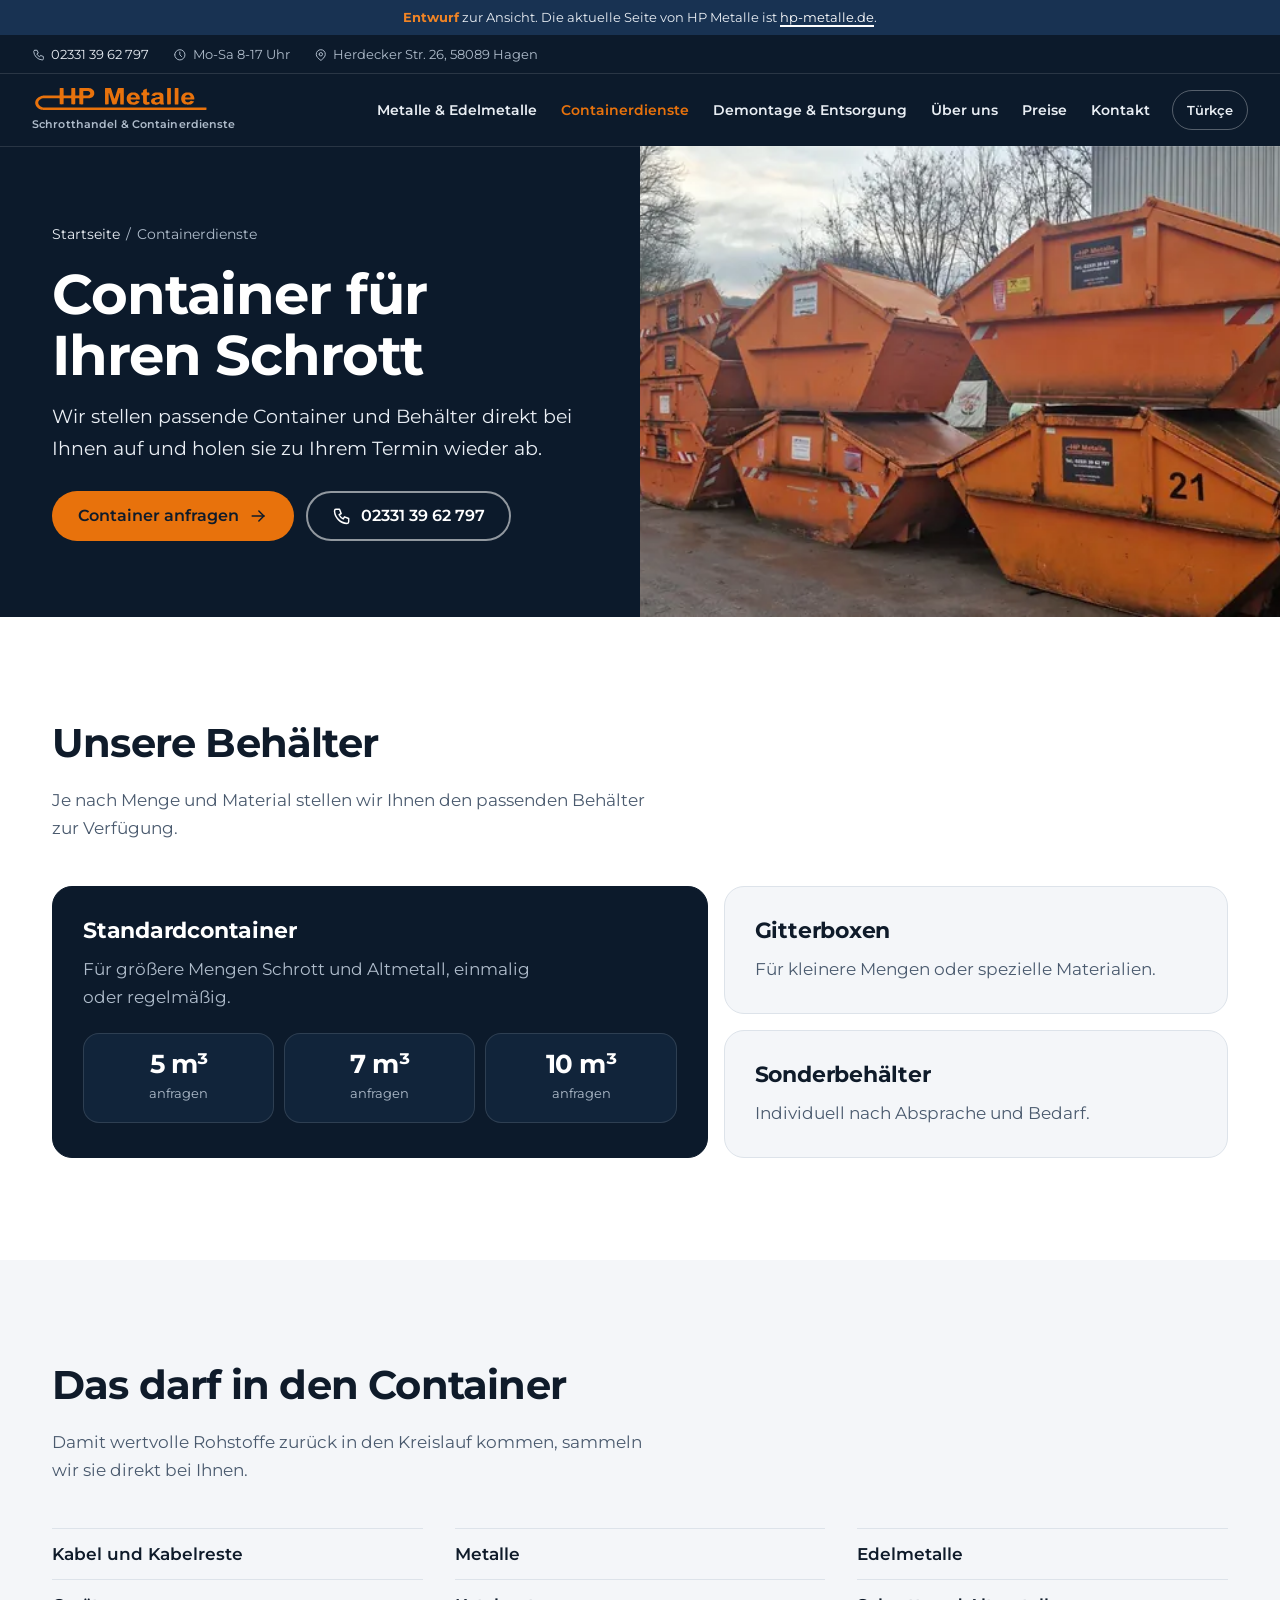
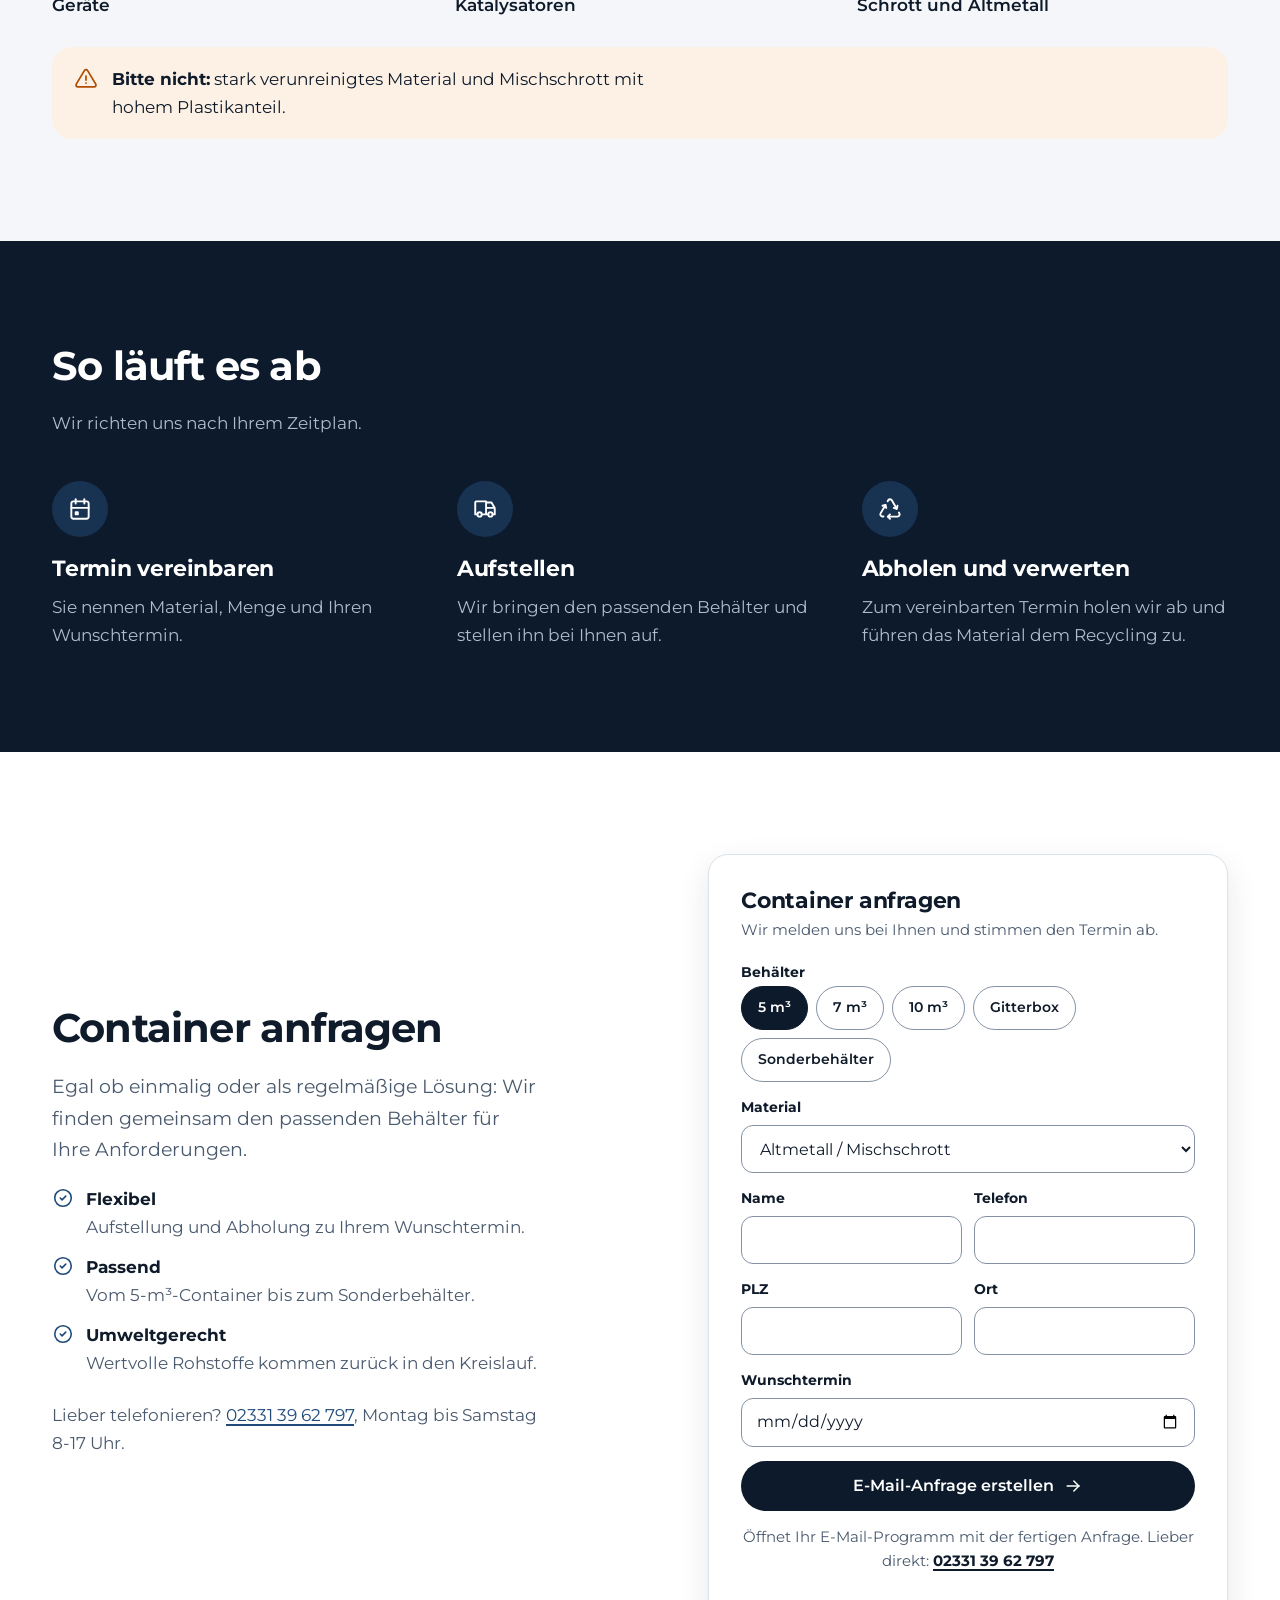
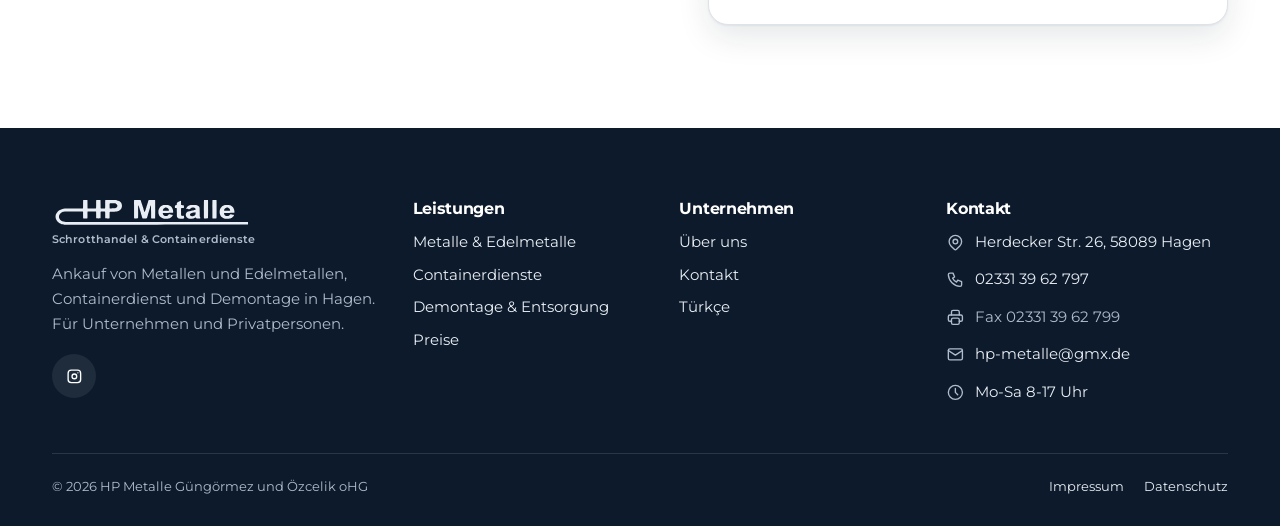
==== commit e081ef75: "Runde 5: Fotos sichtbar (Hero geteilt), flache Faktenleiste, Ankaufstafel, oranger Containerblock, e" ====
--- a/containerdienste/index.html
+++ b/containerdienste/index.html
@@ -23,7 +23,7 @@
 <link rel="apple-touch-icon" href="../assets/apple-touch-icon.png">
 <link rel="preload" href="../assets/fonts/Montserrat-700.woff2" as="font" type="font/woff2" crossorigin>
 <link rel="stylesheet" href="../assets/css/site.css">
-<link rel="preload" as="image" type="image/webp" imagesrcset="../assets/img/container-ansicht-2-800.webp 800w, ../assets/img/container-ansicht-2-1600.webp 1600w" imagesizes="100vw">
+<link rel="preload" as="image" type="image/webp" imagesrcset="../assets/img/container-ansicht-2-800.webp 800w, ../assets/img/container-ansicht-2-1600.webp 1600w" imagesizes="(max-width: 1024px) 100vw, 50vw">
 <script defer src="../assets/js/site.js"></script>
 </head>
 <body class="page-container">
@@ -33,20 +33,21 @@
 <a href="tel:+4923313962797"><svg class="i" aria-hidden="true" focusable="false" xmlns="http://www.w3.org/2000/svg" viewBox="0 0 24 24" fill="none" stroke="currentColor" stroke-width="1.75" stroke-linecap="round" stroke-linejoin="round" ><path d="M5 4h4l2 5l-2.5 1.5a11 11 0 0 0 5 5l1.5 -2.5l5 2v4a2 2 0 0 1 -2 2a16 16 0 0 1 -15 -15a2 2 0 0 1 2 -2" /></svg>02331&nbsp;39&nbsp;62&nbsp;797</a>
 <span><svg class="i" aria-hidden="true" focusable="false" xmlns="http://www.w3.org/2000/svg" viewBox="0 0 24 24" fill="none" stroke="currentColor" stroke-width="1.75" stroke-linecap="round" stroke-linejoin="round" ><path d="M3 12a9 9 0 1 0 18 0a9 9 0 0 0 -18 0" /><path d="M12 7v5l3 3" /></svg>Mo-Sa 8-17&nbsp;Uhr</span>
 <span><svg class="i" aria-hidden="true" focusable="false" xmlns="http://www.w3.org/2000/svg" viewBox="0 0 24 24" fill="none" stroke="currentColor" stroke-width="1.75" stroke-linecap="round" stroke-linejoin="round" ><path d="M9 11a3 3 0 1 0 6 0a3 3 0 0 0 -6 0" /><path d="M17.657 16.657l-4.243 4.243a2 2 0 0 1 -2.827 0l-4.244 -4.243a8 8 0 1 1 11.314 0" /></svg>Herdecker Str. 26, 58089 Hagen</span>
-<a class="topbar__lang" href="../turkce/" hreflang="tr" lang="tr"><svg class="i" aria-hidden="true" focusable="false" xmlns="http://www.w3.org/2000/svg" viewBox="0 0 24 24" fill="none" stroke="currentColor" stroke-width="1.75" stroke-linecap="round" stroke-linejoin="round" ><path d="M9 6.371c0 4.418 -2.239 6.629 -5 6.629" /><path d="M4 6.371h7" /><path d="M5 9c0 2.144 2.252 3.908 6 4" /><path d="M12 20l4 -9l4 9" /><path d="M19.1 18h-6.2" /><path d="M6.694 3l.793 .582" /></svg>Türkçe</a>
 </div></div>
 <header class="header" data-header>
 <div class="wrap">
 <a class="brand" href="../" aria-label="HP Metalle, zur Startseite"><svg viewBox="0 0 400 51" role="img" aria-hidden="true" focusable="false"><path fill="currentColor" fill-rule="evenodd" d="M25.86,49.59C25.37,49.54 24.20,49.35 23.26,49.16C22.32,48.97 21.22,48.76 20.82,48.70C20.11,48.60 18.60,48.05 17.47,47.49C17.16,47.33 16.67,47.11 16.39,47.00C15.32,46.58 12.74,44.63 11.42,43.26C8.59,40.31 7.10,36.90 7.10,33.35C7.10,29.84 8.52,26.53 11.28,23.58C11.86,22.96 12.47,22.35 12.64,22.22C14.81,20.59 15.40,20.19 15.89,20.00C16.21,19.88 16.72,19.64 17.02,19.45C17.89,18.93 18.45,18.71 19.80,18.35C20.49,18.17 21.62,17.86 22.31,17.67C23.53,17.33 24.21,17.22 26.57,17.00C27.30,16.93 33.48,16.90 44.55,16.90C59.63,16.91 61.44,16.89 61.66,16.76C62.16,16.42 62.15,16.65 62.17,8.75C62.19,2.26 62.21,1.27 62.36,0.68L62.52,0.00L66.61,0.00C69.80,0.00 70.71,0.03 70.74,0.13C70.99,0.98 71.01,1.78 71.03,8.75C71.05,16.83 71.03,16.49 71.60,16.80C71.89,16.96 87.41,16.96 87.70,16.80C88.27,16.49 88.25,16.82 88.30,8.70C88.35,1.73 88.36,1.21 88.54,0.62L88.73,0.00L92.80,-0.00L96.87,-0.00L97.03,0.78C97.18,1.46 97.20,2.41 97.20,8.80C97.20,16.87 97.17,16.54 97.88,16.81C98.30,16.97 105.31,16.96 105.70,16.80C106.37,16.52 106.35,16.84 106.37,8.75C106.38,2.10 106.40,1.39 106.56,0.73L106.74,0.00L117.38,0.00C127.54,0.00 128.03,0.01 128.28,0.18C128.66,0.44 128.77,0.47 130.38,0.81C131.59,1.06 133.76,1.76 134.41,2.10C134.95,2.40 136.25,3.41 136.93,4.08C138.96,6.07 139.90,8.44 139.90,11.55C139.90,14.48 139.29,16.32 137.59,18.45C136.47,19.86 134.24,21.46 132.85,21.85C132.52,21.94 131.80,22.17 131.25,22.35C129.30,23.01 127.18,23.20 120.70,23.29C115.73,23.35 115.77,23.35 115.42,23.87C115.26,24.12 115.25,24.65 115.20,30.23L115.15,36.32L114.82,36.61C114.50,36.90 114.50,36.90 110.92,36.90C107.72,36.90 107.31,36.88 107.00,36.72C106.36,36.40 106.37,36.58 106.39,30.14C106.41,23.96 106.40,23.72 105.94,23.29C105.68,23.05 105.68,23.05 102.02,23.02C97.95,22.98 97.71,23.01 97.40,23.53C97.21,23.84 97.20,24.08 97.20,29.88C97.20,36.36 97.20,36.38 96.69,36.74C96.48,36.88 96.02,36.90 92.84,36.90C89.25,36.90 89.23,36.90 88.89,36.67C88.31,36.28 88.31,36.31 88.31,29.75C88.30,23.16 88.33,23.47 87.70,23.15C87.22,22.90 72.10,22.93 71.60,23.18C71.01,23.47 71.01,23.43 71.01,30.07C71.01,36.62 71.01,36.53 70.45,36.78C70.07,36.95 63.15,36.95 62.81,36.77C62.16,36.44 62.20,36.78 62.17,29.95C62.15,25.13 62.12,23.70 62.02,23.53C61.71,22.98 62.79,23.01 43.44,23.00C21.78,22.98 23.37,22.87 20.10,24.58C17.45,25.96 15.75,27.68 14.67,30.05C14.12,31.25 14.00,31.87 14.00,33.39C14.00,34.85 14.16,35.60 14.73,36.80C15.48,38.41 17.01,40.18 18.61,41.27C19.54,41.91 22.12,43.10 22.90,43.24C24.58,43.56 25.93,43.73 27.50,43.81C28.41,43.85 110.64,43.89 210.23,43.90C368.38,43.90 391.35,43.92 391.59,44.05C392.07,44.29 392.14,44.64 392.13,46.66C392.12,48.64 392.07,48.87 391.57,49.24C391.29,49.45 391.29,49.45 209.97,49.47C85.89,49.49 28.40,49.53 27.86,49.60C27.42,49.65 27.00,49.69 26.91,49.69C26.82,49.68 26.35,49.63 25.86,49.59ZM226.55,37.60C226.00,37.55 224.97,37.40 224.25,37.26C223.53,37.12 222.59,36.96 222.15,36.90C221.29,36.78 220.34,36.35 218.44,35.24C215.79,33.69 213.67,30.49 213.04,27.10C212.79,25.79 212.79,22.08 213.03,20.67C213.67,16.98 216.22,13.46 219.51,11.71C220.63,11.12 223.00,10.21 223.85,10.05C224.93,9.84 229.93,9.84 231.12,10.05C232.03,10.21 234.28,11.04 235.63,11.71C238.22,13.01 240.21,15.28 241.30,18.17C242.13,20.38 242.65,24.11 242.26,25.05C241.94,25.80 242.70,25.74 231.89,25.80C222.25,25.85 222.21,25.85 221.93,26.06C221.47,26.40 221.43,26.76 221.75,27.77C222.19,29.19 222.64,29.86 223.95,30.99C224.90,31.81 226.26,32.20 228.22,32.20C230.74,32.20 231.71,31.70 233.02,29.71C233.81,28.52 233.89,28.51 237.05,28.98C241.62,29.67 242.06,29.95 241.09,31.54C239.44,34.21 236.22,36.50 233.40,36.99C232.77,37.10 231.76,37.28 231.15,37.39C229.82,37.63 227.90,37.71 226.55,37.60ZM256.82,37.60C255.77,37.49 253.12,36.82 252.64,36.55C251.72,36.01 250.66,34.82 250.26,33.85C249.81,32.77 249.77,32.14 249.71,24.29C249.65,17.01 249.65,16.82 249.45,16.60C249.11,16.22 248.68,16.10 247.63,16.10C245.88,16.10 245.76,15.89 245.82,13.06C245.87,10.50 246.01,10.30 247.81,10.30C249.57,10.30 249.70,10.11 249.70,7.65C249.70,5.46 249.73,5.37 250.69,4.76C251.48,4.25 253.05,3.45 253.98,3.06C254.32,2.93 254.87,2.65 255.19,2.46C255.85,2.05 256.99,1.60 257.33,1.60C257.46,1.60 257.67,1.72 257.81,1.86C258.05,2.12 258.05,2.12 258.10,5.89C258.15,9.90 258.15,9.85 258.64,10.13C258.78,10.21 259.59,10.27 260.95,10.30C263.95,10.37 263.90,10.32 263.90,13.25C263.90,16.13 263.94,16.10 261.03,16.11C258.86,16.11 258.54,16.18 258.27,16.70C258.01,17.21 258.05,29.83 258.31,30.41C258.93,31.76 260.17,32.19 262.01,31.70C263.88,31.20 263.88,31.20 264.37,35.46C264.44,36.11 264.22,36.56 263.73,36.76C263.18,36.99 260.46,37.49 259.14,37.60C257.84,37.71 257.87,37.71 256.82,37.60ZM276.65,37.60C275.95,37.52 273.74,37.07 272.70,36.80C271.84,36.57 269.81,35.09 269.05,34.13C267.49,32.17 267.12,29.73 268.00,27.24C268.59,25.55 270.51,23.76 272.41,23.11C272.87,22.96 273.57,22.69 273.95,22.53C274.85,22.14 276.20,21.84 277.35,21.75C277.84,21.72 278.63,21.60 279.10,21.49C279.57,21.38 280.56,21.18 281.30,21.04C282.04,20.91 283.12,20.66 283.70,20.50C284.28,20.34 285.09,20.16 285.50,20.10C286.87,19.91 287.14,19.65 287.12,18.53C287.09,16.66 285.53,15.44 282.84,15.18C280.13,14.91 278.51,15.44 277.00,17.10C275.60,18.62 275.51,18.63 271.96,18.05C269.43,17.63 269.17,17.55 268.93,17.05C268.39,15.92 270.80,12.71 273.02,11.59C274.34,10.93 276.39,10.22 277.49,10.04C278.91,9.82 287.00,9.89 288.04,10.13C289.99,10.59 292.39,11.76 293.38,12.73C295.32,14.63 295.44,15.30 295.45,24.65C295.46,32.38 295.55,33.34 296.46,35.24C297.02,36.41 296.81,36.90 295.73,36.90C295.41,36.90 293.91,36.91 292.40,36.92C289.14,36.95 289.21,36.97 288.53,35.85C287.76,34.57 287.51,34.54 285.92,35.49C284.22,36.50 283.64,36.76 282.50,36.98C281.92,37.10 281.04,37.28 280.53,37.39C279.41,37.62 277.73,37.72 276.65,37.60ZM349.13,37.59C348.25,37.53 347.22,37.36 344.21,36.80C343.23,36.62 340.62,35.16 339.46,34.13C337.37,32.30 336.14,29.91 335.44,26.32C335.27,25.44 335.25,22.52 335.41,21.64C336.00,18.29 336.73,16.65 338.63,14.43C339.48,13.44 341.09,12.15 342.15,11.63C343.39,11.01 345.66,10.17 346.50,10.03C347.72,9.82 353.39,9.90 354.22,10.14C355.00,10.36 357.48,11.34 358.23,11.71C361.01,13.10 363.37,16.14 364.25,19.47C364.84,21.68 365.11,24.39 364.82,25.12C364.55,25.79 365.20,25.74 354.40,25.80C346.89,25.84 344.60,25.88 344.43,25.97C343.21,26.67 345.00,30.24 347.22,31.54C348.52,32.30 352.30,32.41 353.63,31.73C354.10,31.49 354.69,30.90 355.40,29.95C356.53,28.43 356.30,28.48 359.55,28.98C363.45,29.58 364.00,29.78 364.00,30.59C364.00,31.57 361.74,34.17 359.93,35.28C357.93,36.51 357.47,36.71 356.06,36.96C355.34,37.08 354.43,37.26 354.05,37.34C353.29,37.50 351.20,37.71 350.55,37.68C350.33,37.68 349.69,37.64 349.13,37.59ZM165.17,36.90C164.83,36.86 164.62,36.76 164.42,36.57C164.15,36.30 164.15,36.30 164.12,18.87C164.10,3.16 164.11,1.38 164.26,0.72L164.42,0.00L170.74,0.00L177.05,0.01L177.47,0.93C177.70,1.44 177.94,2.05 178.00,2.30C178.06,2.55 178.28,3.27 178.50,3.90C178.71,4.53 179.14,5.86 179.45,6.85C179.76,7.84 180.15,9.05 180.32,9.55C180.48,10.04 180.76,10.95 180.94,11.55C181.28,12.68 181.70,13.99 182.42,16.20C182.64,16.89 182.93,17.81 183.05,18.25C183.17,18.69 183.39,19.36 183.54,19.75C183.69,20.13 183.92,20.89 184.06,21.44C184.72,24.04 185.52,24.72 186.01,23.08C186.13,22.68 186.39,21.81 186.60,21.15C186.81,20.49 187.21,19.23 187.48,18.35C187.76,17.47 188.13,16.32 188.30,15.80C188.47,15.28 188.74,14.40 188.89,13.85C189.05,13.30 189.36,12.29 189.58,11.60C190.44,8.98 190.89,7.52 191.09,6.79C191.21,6.37 191.41,5.76 191.55,5.43C191.68,5.09 191.89,4.42 192.01,3.94C192.13,3.45 192.47,2.43 192.77,1.68C193.06,0.92 193.30,0.24 193.30,0.15C193.30,0.02 194.01,0.00 199.69,0.00L206.08,0.00L206.24,0.66C206.49,1.63 206.50,35.99 206.25,36.36C205.88,36.93 205.87,36.93 202.37,36.92C199.07,36.91 198.80,36.88 198.45,36.50C198.25,36.28 198.25,36.10 198.20,23.96C198.16,14.50 198.12,11.59 198.03,11.37C197.88,11.04 197.65,10.93 197.45,11.10C197.29,11.23 196.49,13.69 195.96,15.66C195.77,16.37 195.55,17.14 195.46,17.35C195.38,17.57 195.17,18.25 195.01,18.86C194.84,19.47 194.62,20.21 194.51,20.51C194.40,20.81 194.20,21.46 194.07,21.95C193.93,22.45 193.64,23.43 193.42,24.15C192.62,26.71 191.73,29.70 191.14,31.75C190.95,32.41 190.64,33.42 190.46,34.00C190.27,34.58 190.05,35.30 189.96,35.60C189.59,36.93 189.65,36.92 185.26,36.93C182.65,36.93 181.59,36.90 181.43,36.82C180.91,36.54 180.51,35.71 180.01,33.85C179.84,33.24 179.60,32.43 179.46,32.05C179.33,31.66 179.14,31.03 179.06,30.65C178.97,30.26 178.72,29.41 178.50,28.75C178.10,27.53 177.56,25.72 177.13,24.20C177.00,23.73 176.72,22.81 176.50,22.15C176.28,21.49 176.01,20.57 175.90,20.11C175.78,19.65 175.60,19.04 175.49,18.76C175.38,18.48 175.23,17.98 175.14,17.65C175.06,17.32 174.79,16.40 174.55,15.60C174.31,14.80 174.05,13.83 173.96,13.45C173.70,12.30 172.91,10.96 172.61,11.14C172.32,11.32 172.30,12.21 172.30,24.00C172.30,36.91 172.32,36.33 171.79,36.73C171.54,36.91 171.33,36.92 168.59,36.93C166.97,36.94 165.44,36.93 165.17,36.90ZM304.70,36.89C304.29,36.80 304.02,36.55 303.90,36.11C303.71,35.42 303.77,1.81 303.96,0.82L304.13,0.00L308.00,-0.00L311.88,-0.00L312.04,0.87C312.25,2.02 312.28,35.60 312.07,36.19C311.82,36.92 311.81,36.92 308.22,36.93C306.45,36.94 304.87,36.92 304.70,36.89ZM321.84,36.92C321.41,36.85 321.08,36.66 320.95,36.39C320.77,36.05 320.73,1.70 320.90,0.90C321.13,-0.12 320.58,-0.00 324.99,-0.00L328.87,-0.00L329.04,1.02C329.20,1.97 329.21,3.41 329.18,19.10C329.15,37.84 329.19,36.48 328.59,36.81C328.40,36.91 322.41,37.01 321.84,36.92ZM283.07,32.15C284.87,31.62 285.54,31.14 286.58,29.64C287.09,28.91 287.39,26.13 287.06,25.26C286.81,24.62 286.56,24.54 285.50,24.80C285.03,24.91 284.40,25.00 284.10,25.00C283.44,25.00 281.94,25.24 281.25,25.45C280.98,25.54 280.26,25.74 279.67,25.91C277.18,26.59 275.99,27.63 276.01,29.09C276.02,29.81 276.15,30.16 276.69,30.90C277.24,31.65 277.42,31.78 278.50,32.19C280.11,32.81 280.88,32.80 283.07,32.15ZM233.62,21.21C234.42,20.32 233.44,17.91 231.76,16.65C229.50,14.95 227.45,14.70 225.15,15.85C223.39,16.72 222.35,17.82 221.90,19.28C221.50,20.58 221.70,21.23 222.60,21.54C222.68,21.56 225.13,21.58 228.03,21.57L233.32,21.55L233.62,21.21ZM355.62,21.50C356.42,21.27 356.59,20.59 356.16,19.25C355.67,17.72 354.75,16.74 352.95,15.84C350.53,14.64 348.31,14.99 346.00,16.93C344.22,18.42 343.59,21.10 344.93,21.49C345.38,21.62 355.15,21.63 355.62,21.50ZM126.39,16.63C127.51,16.33 129.10,15.36 129.74,14.59C130.80,13.33 131.09,11.31 130.40,9.95C129.84,8.85 129.56,8.53 128.52,7.85C126.69,6.66 126.19,6.58 120.45,6.62C116.56,6.65 116.12,6.67 115.83,6.83C115.19,7.18 115.19,7.15 115.22,11.83C115.26,16.88 115.19,16.66 116.65,16.84C117.56,16.95 125.88,16.77 126.39,16.63Z"/></svg><span class="brand__tag">Schrotthandel &amp; Containerdienste</span></a>
+<a class="header__lang" href="../turkce/" hreflang="tr" lang="tr">Türkçe</a>
 <button class="menu-btn" type="button" aria-expanded="false" aria-controls="nav" aria-label="Menü öffnen"><svg class="i i--open" aria-hidden="true" focusable="false" xmlns="http://www.w3.org/2000/svg" viewBox="0 0 24 24" fill="none" stroke="currentColor" stroke-width="1.75" stroke-linecap="round" stroke-linejoin="round" ><path d="M4 6l16 0" /><path d="M4 12l16 0" /><path d="M4 18l16 0" /></svg><svg class="i i--close" aria-hidden="true" focusable="false" xmlns="http://www.w3.org/2000/svg" viewBox="0 0 24 24" fill="none" stroke="currentColor" stroke-width="1.75" stroke-linecap="round" stroke-linejoin="round" ><path d="M18 6l-12 12" /><path d="M6 6l12 12" /></svg></button>
-<nav class="nav" id="nav" aria-label="Hauptmenü"><a href="../metalle-_-edelmetalle/">Metalle &amp; Edelmetalle</a><a href="../containerdienste/" aria-current="page">Containerdienste</a><a href="../demontage-_-entsorgung/">Demontage &amp; Entsorgung</a><a href="../ueber-uns/">Über uns</a><a href="../preise/">Preise</a><a href="../common/info/kontaktieren-sie-uns.html">Kontakt</a></nav>
+<nav class="nav" id="nav" aria-label="Hauptmenü"><a href="../metalle-_-edelmetalle/">Metalle &amp; Edelmetalle</a><a href="../containerdienste/" aria-current="page">Containerdienste</a><a href="../demontage-_-entsorgung/">Demontage &amp; Entsorgung</a><a href="../ueber-uns/">Über uns</a><a href="../preise/">Preise</a><a href="../common/info/kontaktieren-sie-uns.html">Kontakt</a><a class="nav__lang" href="../turkce/" hreflang="tr" lang="tr">Türkçe</a><a class="nav__tel" href="tel:+4923313962797"><svg class="i" aria-hidden="true" focusable="false" xmlns="http://www.w3.org/2000/svg" viewBox="0 0 24 24" fill="none" stroke="currentColor" stroke-width="1.75" stroke-linecap="round" stroke-linejoin="round" ><path d="M5 4h4l2 5l-2.5 1.5a11 11 0 0 0 5 5l1.5 -2.5l5 2v4a2 2 0 0 1 -2 2a16 16 0 0 1 -15 -15a2 2 0 0 1 2 -2" /></svg>02331&nbsp;39&nbsp;62&nbsp;797</a></nav>
 <a class="btn btn--primary header__cta" href="tel:+4923313962797"><svg class="i" aria-hidden="true" focusable="false" xmlns="http://www.w3.org/2000/svg" viewBox="0 0 24 24" fill="none" stroke="currentColor" stroke-width="1.75" stroke-linecap="round" stroke-linejoin="round" ><path d="M5 4h4l2 5l-2.5 1.5a11 11 0 0 0 5 5l1.5 -2.5l5 2v4a2 2 0 0 1 -2 2a16 16 0 0 1 -15 -15a2 2 0 0 1 2 -2" /></svg>02331&nbsp;39&nbsp;62&nbsp;797</a>
 </div>
 </header>
 <main id="inhalt">
 <section class="page-hero">
-<div class="page-hero__media"><img src="../assets/img/container-ansicht-2-800.webp" srcset="../assets/img/container-ansicht-2-800.webp 800w, ../assets/img/container-ansicht-2-1600.webp 1600w" sizes="100vw" width="1600" height="739" alt="Absetzcontainer von HP Metalle auf dem Hof" fetchpriority="high" decoding="async"></div>
-<div class="wrap">
+<div class="page-hero__media"><img src="../assets/img/container-ansicht-2-800.webp" srcset="../assets/img/container-ansicht-2-800.webp 800w, ../assets/img/container-ansicht-2-1600.webp 1600w" sizes="(max-width: 1024px) 100vw, 50vw" width="1600" height="739" alt="Orange Absetzcontainer von HP Metalle auf dem Hof" fetchpriority="high" decoding="async"></div>
+<div class="wrap">
+<div class="hero__text">
 <nav aria-label="Brotkrumen"><ol class="crumbs"><li><a href="../">Startseite</a></li><li aria-current="page">Containerdienste</li></ol></nav>
 <h1>Container für Ihren Schrott</h1>
 <p>Wir stellen passende Container und Behälter direkt bei Ihnen auf und holen sie zu Ihrem Termin wieder ab.</p>
@@ -55,6 +56,7 @@
 <a class="btn btn--light" href="tel:+4923313962797"><svg class="i" aria-hidden="true" focusable="false" xmlns="http://www.w3.org/2000/svg" viewBox="0 0 24 24" fill="none" stroke="currentColor" stroke-width="1.75" stroke-linecap="round" stroke-linejoin="round" ><path d="M5 4h4l2 5l-2.5 1.5a11 11 0 0 0 5 5l1.5 -2.5l5 2v4a2 2 0 0 1 -2 2a16 16 0 0 1 -15 -15a2 2 0 0 1 2 -2" /></svg>02331&nbsp;39&nbsp;62&nbsp;797</a>
 </div>
 </div>
+</div>
 </section>
 <section class="section section--white" aria-labelledby="behaelter-title">
 <div class="wrap">
@@ -64,20 +66,20 @@
 </div>
 <div class="boxes">
 <div class="box box--main">
-<h3><svg class="i" aria-hidden="true" focusable="false" xmlns="http://www.w3.org/2000/svg" viewBox="0 0 24 24" fill="none" stroke="currentColor" stroke-width="1.75" stroke-linecap="round" stroke-linejoin="round" ><path d="M5 17a2 2 0 1 0 4 0a2 2 0 1 0 -4 0" /><path d="M15 17a2 2 0 1 0 4 0a2 2 0 1 0 -4 0" /><path d="M5 17h-2v-11a1 1 0 0 1 1 -1h9v12m-4 0h6m4 0h2v-6h-8m0 -5h5l3 5" /></svg>Standardcontainer</h3>
+<h3>Standardcontainer</h3>
 <p>Für größere Mengen Schrott und Altmetall, einmalig oder regelmäßig.</p>
 <ul class="sizes">
-<li><strong>5&nbsp;m³</strong><span>Container</span></li>
-<li><strong>7&nbsp;m³</strong><span>Container</span></li>
-<li><strong>10&nbsp;m³</strong><span>Container</span></li>
+<li><a href="#anfrage" data-pick="Container 5&nbsp;m³"><strong>5&nbsp;m³</strong><span>anfragen</span></a></li>
+<li><a href="#anfrage" data-pick="Container 7&nbsp;m³"><strong>7&nbsp;m³</strong><span>anfragen</span></a></li>
+<li><a href="#anfrage" data-pick="Container 10&nbsp;m³"><strong>10&nbsp;m³</strong><span>anfragen</span></a></li>
 </ul>
 </div>
 <div class="box">
-<h3><svg class="i" aria-hidden="true" focusable="false" xmlns="http://www.w3.org/2000/svg" viewBox="0 0 24 24" fill="none" stroke="currentColor" stroke-width="1.75" stroke-linecap="round" stroke-linejoin="round" ><path d="M12 3l8 4.5l0 9l-8 4.5l-8 -4.5l0 -9l8 -4.5" /><path d="M12 12l8 -4.5" /><path d="M12 12l0 9" /><path d="M12 12l-8 -4.5" /><path d="M16 5.25l-8 4.5" /></svg>Gitterboxen</h3>
+<h3>Gitterboxen</h3>
 <p>Für kleinere Mengen oder spezielle Materialien.</p>
 </div>
 <div class="box">
-<h3><svg class="i" aria-hidden="true" focusable="false" xmlns="http://www.w3.org/2000/svg" viewBox="0 0 24 24" fill="none" stroke="currentColor" stroke-width="1.75" stroke-linecap="round" stroke-linejoin="round" ><path d="M3 21h4l13 -13a1.5 1.5 0 0 0 -4 -4l-13 13v4" /><path d="M14.5 5.5l4 4" /><path d="M12 8l-5 -5l-4 4l5 5" /><path d="M7 8l-1.5 1.5" /><path d="M16 12l5 5l-4 4l-5 -5" /><path d="M16 17l-1.5 1.5" /></svg>Sonderbehälter</h3>
+<h3>Sonderbehälter</h3>
 <p>Individuell nach Absprache und Bedarf.</p>
 </div>
 </div>
@@ -89,7 +91,7 @@
 <h2 id="inhalt-title">Das darf in den Container</h2>
 <p>Damit wertvolle Rohstoffe zurück in den Kreislauf kommen, sammeln wir sie direkt bei Ihnen.</p>
 </div>
-<ul class="chips chips--lg">
+<ul class="rows rows--grid">
 <li>Kabel und Kabelreste</li><li>Metalle</li><li>Edelmetalle</li><li>Geräte</li><li>Katalysatoren</li><li>Schrott und Altmetall</li>
 </ul>
 <div class="note"><svg class="i" aria-hidden="true" focusable="false" xmlns="http://www.w3.org/2000/svg" viewBox="0 0 24 24" fill="none" stroke="currentColor" stroke-width="1.75" stroke-linecap="round" stroke-linejoin="round" ><path d="M12 9v4" /><path d="M10.363 3.591l-8.106 13.534a1.914 1.914 0 0 0 1.636 2.871h16.214a1.914 1.914 0 0 0 1.636 -2.87l-8.106 -13.536a1.914 1.914 0 0 0 -3.274 0" /><path d="M12 16h.01" /></svg><p><strong>Bitte nicht:</strong> stark verunreinigtes Material und Mischschrott mit hohem Plastikanteil.</p></div>
@@ -104,7 +106,7 @@
 <ol class="steps">
 <li><span class="ico"><svg class="i" aria-hidden="true" focusable="false" xmlns="http://www.w3.org/2000/svg" viewBox="0 0 24 24" fill="none" stroke="currentColor" stroke-width="1.75" stroke-linecap="round" stroke-linejoin="round" ><path d="M4 7a2 2 0 0 1 2 -2h12a2 2 0 0 1 2 2v12a2 2 0 0 1 -2 2h-12a2 2 0 0 1 -2 -2l0 -12" /><path d="M16 3l0 4" /><path d="M8 3l0 4" /><path d="M4 11l16 0" /><path d="M8 15h2v2h-2l0 -2" /></svg></span><div><h3>Termin vereinbaren</h3><p>Sie nennen Material, Menge und Ihren Wunschtermin.</p></div></li>
 <li><span class="ico"><svg class="i" aria-hidden="true" focusable="false" xmlns="http://www.w3.org/2000/svg" viewBox="0 0 24 24" fill="none" stroke="currentColor" stroke-width="1.75" stroke-linecap="round" stroke-linejoin="round" ><path d="M5 17a2 2 0 1 0 4 0a2 2 0 1 0 -4 0" /><path d="M15 17a2 2 0 1 0 4 0a2 2 0 1 0 -4 0" /><path d="M5 17h-2v-11a1 1 0 0 1 1 -1h9v12m-4 0h6m4 0h2v-6h-8m0 -5h5l3 5" /></svg></span><div><h3>Aufstellen</h3><p>Wir bringen den passenden Behälter und stellen ihn bei Ihnen auf.</p></div></li>
-<li><span class="ico"><svg class="i" aria-hidden="true" focusable="false" xmlns="http://www.w3.org/2000/svg" viewBox="0 0 24 24" fill="none" stroke="currentColor" stroke-width="1.75" stroke-linecap="round" stroke-linejoin="round" ><path d="M2 3h1a2 2 0 0 1 2 2v10a2 2 0 0 0 2 2h15" /><path d="M9 9a3 3 0 0 1 3 -3h4a3 3 0 0 1 3 3v2a3 3 0 0 1 -3 3h-4a3 3 0 0 1 -3 -3l0 -2" /><path d="M7 19a2 2 0 1 0 4 0a2 2 0 1 0 -4 0" /><path d="M16 19a2 2 0 1 0 4 0a2 2 0 1 0 -4 0" /></svg></span><div><h3>Abholen und verwerten</h3><p>Zum vereinbarten Termin holen wir ab und führen das Material dem Recycling zu.</p></div></li>
+<li><span class="ico"><svg class="i" aria-hidden="true" focusable="false" xmlns="http://www.w3.org/2000/svg" viewBox="0 0 24 24" fill="none" stroke="currentColor" stroke-width="1.75" stroke-linecap="round" stroke-linejoin="round" ><path d="M12 17l-2 2l2 2" /><path d="M10 19h9a2 2 0 0 0 1.75 -2.75l-.55 -1" /><path d="M8.536 11l-.732 -2.732l-2.732 .732" /><path d="M7.804 8.268l-4.5 7.794a2 2 0 0 0 1.506 2.89l1.141 .024" /><path d="M15.464 11l2.732 .732l.732 -2.732" /><path d="M18.196 11.732l-4.5 -7.794a2 2 0 0 0 -3.256 -.14l-.591 .976" /></svg></span><div><h3>Abholen und verwerten</h3><p>Zum vereinbarten Termin holen wir ab und führen das Material dem Recycling zu.</p></div></li>
 </ol>
 </div>
 </section>
@@ -120,7 +122,7 @@
 </ul>
 <p class="muted">Lieber telefonieren? <a href="tel:+4923313962797">02331&nbsp;39&nbsp;62&nbsp;797</a>, Montag bis Samstag 8-17&nbsp;Uhr.</p>
 </div>
-<form class="quick" id="anfrage" data-mailto="hp-metalle@gmx.de" data-subject="Containeranfrage über die Webseite" data-sent-text="Ihr E-Mail-Programm öffnet sich mit der fertigen Anfrage. Nichts passiert? Rufen Sie uns an." aria-labelledby="quick-title">
+<form class="quick" id="anfrage" action="mailto:hp-metalle@gmx.de" method="post" enctype="text/plain" data-mailto="hp-metalle@gmx.de" data-subject="Containeranfrage über die Webseite" aria-labelledby="quick-title">
 <h3 class="quick__title" id="quick-title">Container anfragen</h3>
 <p>Wir melden uns bei Ihnen und stimmen den Termin ab.</p>
 <fieldset class="field">
@@ -145,16 +147,22 @@
 </select>
 </div>
 <div class="field-row">
-<div class="field"><label for="q-plz">PLZ</label><input id="q-plz" name="plz" autocomplete="postal-code" inputmode="numeric" maxlength="5" required></div>
+<div class="field"><label for="q-name">Name</label><input id="q-name" name="name" autocomplete="name" required></div>
+<div class="field"><label for="q-tel">Telefon</label><input id="q-tel" name="telefon" type="tel" autocomplete="tel" required></div>
+</div>
+<div class="field-row field-row--keep">
+<div class="field"><label for="q-plz">PLZ</label><input id="q-plz" name="plz" autocomplete="postal-code" inputmode="numeric" maxlength="5" pattern="[0-9]{5}" title="Fünfstellige Postleitzahl" required></div>
 <div class="field"><label for="q-ort">Ort</label><input id="q-ort" name="ort" autocomplete="address-level2"></div>
 </div>
-<div class="field-row">
 <div class="field"><label for="q-termin">Wunschtermin</label><input id="q-termin" name="termin" type="date"></div>
-<div class="field"><label for="q-tel">Telefon</label><input id="q-tel" name="telefon" type="tel" autocomplete="tel" required></div>
-</div>
-<button class="btn btn--dark btn--block" type="submit">Container anfragen <svg class="i" aria-hidden="true" focusable="false" xmlns="http://www.w3.org/2000/svg" viewBox="0 0 24 24" fill="none" stroke="currentColor" stroke-width="1.75" stroke-linecap="round" stroke-linejoin="round" ><path d="M5 12l14 0" /><path d="M13 18l6 -6" /><path d="M13 6l6 6" /></svg></button>
+<button class="btn btn--dark btn--block" type="submit">E-Mail-Anfrage erstellen <svg class="i" aria-hidden="true" focusable="false" xmlns="http://www.w3.org/2000/svg" viewBox="0 0 24 24" fill="none" stroke="currentColor" stroke-width="1.75" stroke-linecap="round" stroke-linejoin="round" ><path d="M5 12l14 0" /><path d="M13 18l6 -6" /><path d="M13 6l6 6" /></svg></button>
 <p class="quick__foot" data-sent role="status"></p>
-<p class="quick__foot">Öffnet Ihr E-Mail-Programm. Lieber direkt: <a href="tel:+4923313962797">02331&nbsp;39&nbsp;62&nbsp;797</a></p>
+<div class="sent" data-sent-box hidden>
+<label for="q-copy">Ihre Anfrage zum Kopieren</label>
+<textarea id="q-copy" readonly rows="7"></textarea>
+<button class="btn btn--outline" type="button" data-copy>Text kopieren</button>
+</div>
+<p class="quick__foot">Öffnet Ihr E-Mail-Programm mit der fertigen Anfrage. Lieber direkt: <a href="tel:+4923313962797">02331&nbsp;39&nbsp;62&nbsp;797</a></p>
 </form>
 </div>
 </section>
@@ -181,7 +189,7 @@
 <div><h2>Kontakt</h2><ul class="contact-list">
 <li><span translate="no"><svg class="i" aria-hidden="true" focusable="false" xmlns="http://www.w3.org/2000/svg" viewBox="0 0 24 24" fill="none" stroke="currentColor" stroke-width="1.75" stroke-linecap="round" stroke-linejoin="round" ><path d="M9 11a3 3 0 1 0 6 0a3 3 0 0 0 -6 0" /><path d="M17.657 16.657l-4.243 4.243a2 2 0 0 1 -2.827 0l-4.244 -4.243a8 8 0 1 1 11.314 0" /></svg>Herdecker Str. 26, 58089 Hagen</span></li>
 <li><a href="tel:+4923313962797"><svg class="i" aria-hidden="true" focusable="false" xmlns="http://www.w3.org/2000/svg" viewBox="0 0 24 24" fill="none" stroke="currentColor" stroke-width="1.75" stroke-linecap="round" stroke-linejoin="round" ><path d="M5 4h4l2 5l-2.5 1.5a11 11 0 0 0 5 5l1.5 -2.5l5 2v4a2 2 0 0 1 -2 2a16 16 0 0 1 -15 -15a2 2 0 0 1 2 -2" /></svg>02331&nbsp;39&nbsp;62&nbsp;797</a></li>
-<li><span><svg class="i" aria-hidden="true" focusable="false" xmlns="http://www.w3.org/2000/svg" viewBox="0 0 24 24" fill="none" stroke="currentColor" stroke-width="1.75" stroke-linecap="round" stroke-linejoin="round" ><path d="M17 17h2a2 2 0 0 0 2 -2v-4a2 2 0 0 0 -2 -2h-14a2 2 0 0 0 -2 2v4a2 2 0 0 0 2 2h2" /><path d="M17 9v-4a2 2 0 0 0 -2 -2h-6a2 2 0 0 0 -2 2v4" /><path d="M7 15a2 2 0 0 1 2 -2h6a2 2 0 0 1 2 2v4a2 2 0 0 1 -2 2h-6a2 2 0 0 1 -2 -2l0 -4" /></svg>Fax 02331&nbsp;39&nbsp;62&nbsp;799</span></li>
+<li><span class="is-minor"><svg class="i" aria-hidden="true" focusable="false" xmlns="http://www.w3.org/2000/svg" viewBox="0 0 24 24" fill="none" stroke="currentColor" stroke-width="1.75" stroke-linecap="round" stroke-linejoin="round" ><path d="M17 17h2a2 2 0 0 0 2 -2v-4a2 2 0 0 0 -2 -2h-14a2 2 0 0 0 -2 2v4a2 2 0 0 0 2 2h2" /><path d="M17 9v-4a2 2 0 0 0 -2 -2h-6a2 2 0 0 0 -2 2v4" /><path d="M7 15a2 2 0 0 1 2 -2h6a2 2 0 0 1 2 2v4a2 2 0 0 1 -2 2h-6a2 2 0 0 1 -2 -2l0 -4" /></svg>Fax 02331&nbsp;39&nbsp;62&nbsp;799</span></li>
 <li><a href="mailto:hp-metalle@gmx.de"><svg class="i" aria-hidden="true" focusable="false" xmlns="http://www.w3.org/2000/svg" viewBox="0 0 24 24" fill="none" stroke="currentColor" stroke-width="1.75" stroke-linecap="round" stroke-linejoin="round" ><path d="M3 7a2 2 0 0 1 2 -2h14a2 2 0 0 1 2 2v10a2 2 0 0 1 -2 2h-14a2 2 0 0 1 -2 -2v-10" /><path d="M3 7l9 6l9 -6" /></svg>hp-metalle@gmx.de</a></li>
 <li><span><svg class="i" aria-hidden="true" focusable="false" xmlns="http://www.w3.org/2000/svg" viewBox="0 0 24 24" fill="none" stroke="currentColor" stroke-width="1.75" stroke-linecap="round" stroke-linejoin="round" ><path d="M3 12a9 9 0 1 0 18 0a9 9 0 0 0 -18 0" /><path d="M12 7v5l3 3" /></svg>Mo-Sa 8-17&nbsp;Uhr</span></li>
 </ul></div>
@@ -194,7 +202,7 @@
 </footer>
 <div class="actionbar">
 <a class="btn btn--primary" href="tel:+4923313962797"><svg class="i" aria-hidden="true" focusable="false" xmlns="http://www.w3.org/2000/svg" viewBox="0 0 24 24" fill="none" stroke="currentColor" stroke-width="1.75" stroke-linecap="round" stroke-linejoin="round" ><path d="M5 4h4l2 5l-2.5 1.5a11 11 0 0 0 5 5l1.5 -2.5l5 2v4a2 2 0 0 1 -2 2a16 16 0 0 1 -15 -15a2 2 0 0 1 2 -2" /></svg>02331&nbsp;39&nbsp;62&nbsp;797</a>
-<a class="btn btn--light" href="https://www.google.com/maps/dir/?api=1&amp;destination=HP+Metalle,+Herdecker+Str.+26,+58089+Hagen" target="_blank" rel="noopener"><svg class="i" aria-hidden="true" focusable="false" xmlns="http://www.w3.org/2000/svg" viewBox="0 0 24 24" fill="none" stroke="currentColor" stroke-width="1.75" stroke-linecap="round" stroke-linejoin="round" ><path d="M3 19a2 2 0 1 0 4 0a2 2 0 0 0 -4 0" /><path d="M19 7a2 2 0 1 0 0 -4a2 2 0 0 0 0 4" /><path d="M11 19h5.5a3.5 3.5 0 0 0 0 -7h-8a3.5 3.5 0 0 1 0 -7h4.5" /></svg>Route planen</a>
+<a class="btn btn--light" href="#anfrage">Anfragen</a>
 </div>
 </body>
 </html>
--- a/assets/css/site.css
+++ b/assets/css/site.css
@@ -1,6 +1,7 @@
 /* HP Metalle - Designsystem. Eigenes CSS, kein Framework.
-   Formen-Regel: Knöpfe/Chips = Pille, Karten = 20px, Eingabefelder = 12px.
-   Eine Akzentfarbe (Orange). Stahlblau ist die dunkle Grundfarbe. */
+   Formen-Regel: Knöpfe = Pille, Karten = 20px, Eingabefelder = 12px.
+   Eine Akzentfarbe: Orange wie die Mulden auf dem Hof. Stahlblau ist die dunkle Grundfarbe.
+   Orange gehört den Handlungen (Anruf, Anfrage, Links); Deko-Icons bleiben stahlblau. */
 
 @font-face { font-family: "Montserrat"; font-weight: 400; font-style: normal; font-display: swap; src: url("../fonts/Montserrat-400.woff2") format("woff2"); }
 @font-face { font-family: "Montserrat"; font-weight: 600; font-style: normal; font-display: swap; src: url("../fonts/Montserrat-600.woff2") format("woff2"); }
@@ -25,6 +26,7 @@
   --on-dark-muted: #AFBCCB;
   --line: #DDE3EA;
   --line-dark: rgb(255 255 255 / .12);
+  --icon: var(--steel-600);
 
   --r-card: 20px;
   --r-input: 12px;
@@ -36,6 +38,8 @@
   --gutter: clamp(16px, 4vw, 32px);
   --section: clamp(56px, 8vw, 104px);
   --header-h: 72px;
+  /* Textspalte links neben einem Hero-Foto, das in der Seitenmitte beginnt */
+  --half-text: calc(50vw - max(0px, (100vw - var(--wrap)) / 2) - var(--gutter) - clamp(32px, 4vw, 64px));
   --font: "Montserrat", system-ui, -apple-system, "Segoe UI", Roboto, Arial, sans-serif;
   --ease: cubic-bezier(.2, .7, .2, 1);
 }
@@ -51,6 +55,7 @@
   text-rendering: optimizeLegibility;
   -webkit-font-smoothing: antialiased;
 }
+::selection { background: var(--orange); color: var(--ink); }
 img, svg, picture { display: block; max-width: 100%; }
 img { height: auto; }
 a { color: var(--steel-600); text-underline-offset: 3px; text-decoration-thickness: 1.5px; }
@@ -67,22 +72,21 @@
 .skip { position: absolute; left: 12px; top: -60px; z-index: 100; padding: 10px 16px; border-radius: var(--r-pill); background: var(--orange); color: var(--ink); font-weight: 700; }
 .skip:focus { top: 12px; }
 :focus-visible { outline: 3px solid var(--ring, var(--orange-ink)); outline-offset: 3px; border-radius: 6px; }
-.topbar, .header, .hero, .page-hero, .band, .cta, .card--dark, .footer, .actionbar, .mat-group--accent, .box--main, .preview-bar { --ring: var(--orange); }
+.topbar, .header, .hero, .page-hero, .band, .cta, .card--dark, .footer, .actionbar, .board, .box--main, .preview-bar { --ring: var(--orange); }
 a, button, summary, label, select, input, textarea { touch-action: manipulation; -webkit-tap-highlight-color: rgb(232 114 12 / .2); }
 
 .wrap { width: 100%; max-width: var(--wrap); margin-inline: auto; padding-inline: var(--gutter); }
 .section { padding-block: var(--section); }
 .section--white { background: var(--white); }
-.lead { font-size: clamp(1.075rem, 1rem + .35vw, 1.2rem); color: var(--muted); max-width: 62ch; }
+.lead { font-size: clamp(1.075rem, 1rem + .35vw, 1.2rem); color: var(--muted); max-width: 56ch; }
 .muted { color: var(--muted); }
-.eyebrow { display: inline-block; margin-bottom: 14px; font-size: .8125rem; font-weight: 700; letter-spacing: .12em; text-transform: uppercase; color: var(--orange-ink); }
 .head { max-width: 760px; margin-bottom: clamp(28px, 4vw, 44px); }
-.head p { color: var(--muted); font-size: 1.0625rem; margin: 0; }
+.head p { color: var(--muted); font-size: 1.0625rem; margin: 0; max-width: 56ch; }
 
 /* ---------- Knöpfe ---------- */
 .btn {
   display: inline-flex; align-items: center; justify-content: center; gap: .55em;
-  min-height: 50px; padding: 0 24px; border-radius: var(--r-pill);
+  min-height: 50px; padding: 12px 24px; border-radius: var(--r-pill);
   border: 2px solid transparent; font: 600 1rem/1 var(--font); text-decoration: none;
   white-space: nowrap; cursor: pointer;
   transition: background-color .2s var(--ease), color .2s var(--ease), border-color .2s var(--ease), transform .1s;
@@ -96,7 +100,7 @@
 .btn--dark:hover { background: var(--steel-800); color: var(--white); }
 .btn--outline { background: transparent; color: var(--ink); border-color: var(--ink); }
 .btn--outline:hover { background: var(--ink); color: var(--white); }
-.btn--block { width: 100%; }
+.btn--block { width: 100%; white-space: normal; text-align: center; }
 .link-arrow { display: inline-flex; align-items: center; gap: .4em; font-weight: 700; color: var(--ink); text-decoration: none; }
 .link-arrow .i { transition: transform .2s var(--ease); color: var(--orange-ink); }
 .link-arrow:hover .i { transform: translateX(3px); }
@@ -107,8 +111,7 @@
 .topbar span, .topbar a { display: inline-flex; align-items: center; gap: .45em; }
 .topbar a { color: var(--on-dark); text-decoration: none; }
 .topbar a:hover { color: var(--orange); }
-.topbar .i { width: 1.05em; height: 1.05em; color: var(--orange); }
-.topbar__lang { margin-left: auto; }
+.topbar .i { width: 1.05em; height: 1.05em; color: var(--on-dark-muted); }
 
 .header { position: sticky; top: 0; z-index: 50; background: var(--steel-950); color: var(--white); box-shadow: 0 1px 0 var(--line-dark); }
 .header .wrap, .topbar .wrap { max-width: 1360px; }
@@ -118,38 +121,43 @@
 .brand:hover { color: var(--orange-hover); }
 .brand__tag { font-size: .6875rem; font-weight: 600; letter-spacing: .01em; color: var(--on-dark-muted); white-space: nowrap; }
 .nav { display: flex; align-items: center; gap: 4px; margin-left: auto; }
-.nav a { display: block; padding: 10px 10px; border-radius: var(--r-pill); color: var(--on-dark); font-size: .875rem; font-weight: 600; text-decoration: none; white-space: nowrap; transition: background-color .2s, color .2s; }
+.nav a { display: block; padding: 10px 10px; border-radius: var(--r-pill); color: var(--on-dark); font-size: .875rem; font-weight: 600; text-decoration: none; white-space: nowrap; transition: background-color .2s, color .2s, border-color .2s; }
 .nav a:hover { background: rgb(255 255 255 / .08); color: var(--white); }
 .nav a[aria-current="page"] { color: var(--orange); }
+/* Sprachwechsel: am Rechner als Pille im Menü, am Handy direkt in der Kopfzeile */
+.header__lang, .nav .nav__lang { display: inline-flex; align-items: center; min-height: 40px; padding: 0 14px; border: 1.5px solid rgb(255 255 255 / .3); border-radius: var(--r-pill); color: var(--on-dark); font-size: .8125rem; font-weight: 600; text-decoration: none; white-space: nowrap; }
+.header__lang:hover, .nav .nav__lang:hover { border-color: var(--white); color: var(--white); background: transparent; }
+.header__lang { display: none; }
+.nav .nav__lang { margin-left: 8px; }
+.nav .nav__tel { display: none; }
 .header__cta { flex: none; }
-.menu-btn { display: none; margin-left: auto; width: 48px; height: 48px; border: 0; border-radius: var(--r-pill); background: rgb(255 255 255 / .08); color: var(--white); cursor: pointer; align-items: center; justify-content: center; }
+.menu-btn { display: none; width: 48px; height: 48px; border: 0; border-radius: var(--r-pill); background: rgb(255 255 255 / .08); color: var(--white); cursor: pointer; align-items: center; justify-content: center; }
 .menu-btn:hover { background: rgb(255 255 255 / .16); }
 .menu-btn .i { width: 26px; height: 26px; }
 .menu-btn .i--close { display: none; }
 .header.is-open .menu-btn .i--open { display: none; }
 .header.is-open .menu-btn .i--close { display: block; }
 
-/* ---------- Hero ---------- */
-.hero { position: relative; isolation: isolate; color: var(--white); background: var(--steel-950); overflow: hidden; }
-.hero__media, .hero__media img { position: absolute; inset: 0; width: 100%; height: 100%; object-fit: cover; }
-.hero__media { z-index: -2; }
-.hero__media img { object-position: 70% 50%; }
-.hero::after { content: ""; position: absolute; inset: 0; z-index: -1; background: linear-gradient(90deg, rgb(12 26 43 / .95) 0%, rgb(12 26 43 / .86) 34%, rgb(12 26 43 / .35) 62%, rgb(12 26 43 / 0) 85%); }
-.hero .wrap { display: flex; align-items: center; min-height: clamp(520px, 72vh, 660px); padding-block: clamp(48px, 7vw, 88px) clamp(104px, 10vw, 136px); }
-.hero__text { max-width: 600px; }
+/* ---------- Hero: Text auf Stahlblau, Foto daneben ohne Abdunklung ---------- */
+.hero, .page-hero { position: relative; color: var(--white); background: var(--steel-950); }
+.hero__media, .page-hero__media { position: absolute; top: 0; right: 0; bottom: 0; left: 50%; overflow: hidden; background: var(--steel-900); }
+.hero__media img, .page-hero__media img { width: 100%; height: 100%; object-fit: cover; }
+.hero__media img { object-position: 35% 50%; }
+.hero .wrap { display: flex; align-items: center; min-height: clamp(480px, 64vh, 600px); padding-block: clamp(48px, 6vw, 80px); }
+.hero__text { max-width: var(--half-text); }
 .hero h1 { margin-bottom: 20px; max-width: 14ch; }
-.hero .eyebrow { color: var(--orange); }
-.hero__sub { font-size: clamp(1.075rem, 1rem + .4vw, 1.25rem); color: var(--on-dark); max-width: 46ch; margin-bottom: 30px; }
+.hero__sub { font-size: clamp(1.075rem, 1rem + .4vw, 1.25rem); color: var(--on-dark); max-width: 44ch; margin-bottom: 30px; }
 .hero__ctas { display: flex; flex-wrap: wrap; gap: 12px; }
 
-/* Anfragekarte (Hero) */
+/* Anfragekarte */
 .quick { background: var(--white); color: var(--ink); border-radius: var(--r-card); padding: clamp(22px, 2.5vw, 32px); box-shadow: var(--shadow); border: 1px solid var(--line); width: 100%; max-width: 520px; justify-self: end; }
 .quick__title { font-size: 1.35rem; margin-bottom: 4px; }
 .quick > p { color: var(--muted); font-size: .9375rem; margin-bottom: 18px; }
 .quick__foot { margin: 14px 0 0; font-size: .875rem; color: var(--muted); text-align: center; }
 .quick__foot a { color: var(--ink); font-weight: 700; }
-.quick__foot a:hover, .faq summary:hover { color: var(--steel-600); }
+.quick__foot a:hover { color: var(--steel-600); }
 .quick__foot[data-sent]:empty { margin: 0; }
+.quick__foot[data-sent] { color: var(--ink); text-align: left; }
 
 /* ---------- Formulare ---------- */
 .field { display: grid; gap: 6px; margin-bottom: 14px; }
@@ -167,57 +175,63 @@
 .chips-radio { display: flex; flex-wrap: wrap; gap: 8px; margin-top: 2px; }
 .chips-radio label { position: relative; }
 .chips-radio input { position: absolute; opacity: 0; inset: 0; margin: 0; cursor: pointer; }
-.chips-radio span { display: inline-flex; align-items: center; min-height: 40px; padding: 0 14px; border-radius: var(--r-pill); border: 1.5px solid #8492A3; font-size: .875rem; font-weight: 600; color: var(--ink); background: var(--white); transition: background-color .15s, border-color .15s, color .15s; }
+.chips-radio span { display: inline-flex; align-items: center; min-height: 44px; padding: 0 16px; border-radius: var(--r-pill); border: 1.5px solid #8492A3; font-size: .875rem; font-weight: 600; color: var(--ink); background: var(--white); transition: background-color .15s, border-color .15s, color .15s; }
 .chips-radio input:checked + span { background: var(--steel-950); border-color: var(--steel-950); color: var(--white); }
-.chips-radio input:focus-visible + span { outline: 3px solid var(--orange); outline-offset: 2px; }
+.chips-radio input:focus-visible + span { outline: 3px solid var(--orange-ink); outline-offset: 2px; }
 .chips-radio label:hover span { border-color: var(--steel-600); }
+/* Nach dem Absenden: Anfrage zum Kopieren, falls sich kein E-Mail-Programm öffnet */
+.sent { margin-top: 12px; padding: 16px; border-radius: 14px; background: var(--paper); border: 1px solid var(--line); }
+.sent label { display: block; margin-bottom: 6px; font-size: .875rem; font-weight: 700; }
+.sent textarea { display: block; width: 100%; min-height: 150px; padding: 10px 12px; border: 1.5px solid #8492A3; border-radius: var(--r-input); background: var(--white); color: var(--ink); font: 400 .875rem/1.5 var(--font); resize: vertical; }
+.sent .btn { margin-top: 10px; min-height: 44px; padding: 10px 18px; font-size: .9375rem; }
 
 /* ---------- Fakten-Leiste unter dem Hero ---------- */
-.facts { position: relative; z-index: 2; margin-top: -64px; }
-.facts ul { list-style: none; margin: 0; padding: 0; display: grid; grid-template-columns: repeat(4, 1fr); gap: 12px; }
-.facts li { display: flex; gap: 14px; align-items: flex-start; padding: 20px; background: var(--white); border-radius: var(--r-card); box-shadow: var(--shadow-sm); }
-.facts .ico { display: grid; place-items: center; width: 44px; height: 44px; border-radius: 14px; background: var(--orange-soft); color: var(--orange-ink); flex: none; }
-.facts .ico .i { width: 24px; height: 24px; }
-.facts strong { display: block; font-size: .975rem; line-height: 1.3; }
-.facts span { display: block; font-size: .875rem; color: var(--muted); line-height: 1.45; margin-top: 2px; }
-
-/* ---------- Leistungen (Bento) ---------- */
-.bento { display: grid; grid-template-columns: 1.25fr 1fr; grid-template-rows: repeat(2, minmax(260px, auto)); gap: 16px; }
-.tile { position: relative; isolation: isolate; display: flex; flex-direction: column; justify-content: flex-end; min-height: 260px; padding: clamp(22px, 3vw, 32px); border-radius: var(--r-card); overflow: hidden; color: var(--white); text-decoration: none; background: var(--steel-900); }
-.tile--big { grid-row: span 2; min-height: 540px; }
-.tile img { position: absolute; inset: 0; width: 100%; height: 100%; object-fit: cover; z-index: -2; transition: transform .5s var(--ease); }
-.tile::after { content: ""; position: absolute; inset: 0; z-index: -1; background: linear-gradient(180deg, rgb(12 26 43 / 0) 25%, rgb(12 26 43 / .78) 62%, rgb(12 26 43 / .94) 100%); }
-.tile h3 { font-size: clamp(1.3rem, 1.1rem + .8vw, 1.75rem); margin-bottom: 8px; color: var(--white); }
-.tile p { color: var(--on-dark); margin-bottom: 14px; max-width: 46ch; font-size: 1rem; }
-.tile .link-arrow { color: var(--white); }
-.tile .link-arrow .i { color: var(--orange); }
-.tile:hover img { transform: scale(1.03); }
-.tile--team img { object-position: 50% 38%; }
-.tile:hover { color: var(--white); }
-
-/* ---------- Materialien ---------- */
-.mat-groups { display: grid; grid-template-columns: repeat(3, 1fr); gap: 16px; }
-.mat-group { padding: 26px; border-radius: var(--r-card); background: var(--white); border: 1px solid var(--line); }
-.mat-group h3 { display: flex; align-items: center; gap: 10px; }
-.mat-group h3 .i { color: var(--orange-ink); width: 26px; height: 26px; }
-.mat-group p { color: var(--muted); font-size: .9375rem; }
-.chips { list-style: none; display: flex; flex-wrap: wrap; gap: 8px; margin: 0; padding: 0; }
-.chips li { padding: 7px 14px; border-radius: var(--r-pill); background: var(--paper); border: 1px solid var(--line); font-size: .9375rem; font-weight: 600; }
-.mat-group--accent { background: var(--steel-950); border-color: var(--steel-950); color: var(--white); }
-.mat-group--accent h3, .mat-group--accent h3 .i { color: var(--orange); }
-.mat-group--accent p { color: var(--on-dark-muted); }
-.mat-group--accent .chips li { background: rgb(255 255 255 / .06); border-color: var(--line-dark); color: var(--white); }
+.facts { background: var(--white); border-bottom: 1px solid var(--line); }
+.facts ul { list-style: none; margin: 0; padding: 0; display: grid; grid-template-columns: repeat(4, minmax(0, 1fr)); }
+.facts li { padding: 24px clamp(16px, 2.4vw, 32px); border-left: 1px solid var(--line); }
+.facts li:first-child { padding-left: 0; border-left: 0; }
+.facts strong { display: block; font-size: 1rem; line-height: 1.3; }
+.facts span { display: block; margin-top: 3px; font-size: .875rem; line-height: 1.45; color: var(--muted); }
+
+/* ---------- Leistungen: Foto oben, Text darunter ---------- */
+.bento { display: grid; grid-template-columns: minmax(0, 1.2fr) minmax(0, 1fr); gap: 16px; }
+.tile { display: flex; flex-direction: column; overflow: hidden; border-radius: var(--r-card); background: var(--white); border: 1px solid var(--line); color: var(--ink); text-decoration: none; transition: border-color .2s var(--ease), box-shadow .2s var(--ease); }
+.tile__media { position: relative; flex: 1 1 auto; min-height: 200px; background: var(--steel-100); }
+.tile__media img { position: absolute; inset: 0; width: 100%; height: 100%; object-fit: cover; }
+.tile__body { padding: clamp(20px, 2.4vw, 28px); }
+.tile h3 { font-size: clamp(1.2rem, 1.05rem + .6vw, 1.5rem); margin-bottom: 8px; }
+.tile p { color: var(--muted); margin-bottom: 14px; max-width: 52ch; font-size: 1rem; }
+.tile p:last-child { margin-bottom: 0; }
+.tile--big { grid-row: span 2; }
+.tile--big .tile__media { min-height: 300px; }
+.tile--side { flex-direction: row; }
+.tile--side .tile__media { flex: 0 0 38%; min-height: 0; }
+.tile--side .tile__body { flex: 1; align-self: center; }
+.tile--team img { object-position: 50% 30%; }
+a.tile:hover { color: var(--ink); border-color: #B9C5D3; box-shadow: var(--shadow-sm); }
+a.tile:hover .link-arrow .i { transform: translateX(3px); }
+
+/* ---------- Ankaufstafel ---------- */
+.board { border-radius: var(--r-card); background: var(--steel-950); color: var(--on-dark); padding: clamp(24px, 3.5vw, 40px); }
+.board__cols { display: grid; grid-template-columns: repeat(3, minmax(0, 1fr)); gap: 28px clamp(24px, 4vw, 48px); }
+.board h3 { color: var(--orange); font-size: 1.125rem; margin-bottom: 6px; }
+.board__col > p { color: var(--on-dark-muted); font-size: .9375rem; margin-bottom: 14px; }
+.rows { list-style: none; margin: 0; padding: 0; }
+.rows li { padding: 11px 0; border-top: 1px solid var(--line); font-weight: 600; }
+.board .rows li { border-color: var(--line-dark); color: var(--white); }
+.rows--grid { display: grid; grid-template-columns: repeat(3, minmax(0, 1fr)); column-gap: 32px; }
+.board__foot { display: flex; flex-wrap: wrap; align-items: center; justify-content: space-between; gap: 16px 32px; margin-top: 28px; padding-top: 24px; border-top: 1px solid var(--line-dark); }
+.board__foot p { margin: 0; max-width: 56ch; }
+.board__foot strong { color: var(--white); }
 .note { display: flex; gap: 14px; align-items: flex-start; margin-top: 16px; padding: 18px 22px; border-radius: var(--r-card); background: var(--orange-soft); color: var(--ink); }
 .note .i { color: var(--orange-ink); width: 24px; height: 24px; margin-top: 2px; }
-.note p { margin: 0; }
+.note p { margin: 0; max-width: 56ch; }
+.mat-extra { margin: 16px 0 0; max-width: 56ch; color: var(--muted); font-size: .9375rem; }
 
 /* ---------- Ablauf ---------- */
-.steps { list-style: none; margin: 0; padding: 0; display: grid; grid-template-columns: repeat(3, 1fr); gap: clamp(20px, 3vw, 40px); counter-reset: none; position: relative; }
-.steps::before { content: ""; position: absolute; top: 32px; left: 8%; right: 8%; border-top: 2px dashed #C5CFDA; z-index: 0; }
-.steps li { position: relative; z-index: 1; }
-.steps .ico { display: grid; place-items: center; width: 64px; height: 64px; margin-bottom: 18px; border-radius: 50%; background: var(--steel-950); color: var(--orange); box-shadow: 0 0 0 8px var(--paper); }
-.section--white .steps .ico { box-shadow: 0 0 0 8px var(--white); }
-.steps .ico .i { width: 30px; height: 30px; }
+.steps { list-style: none; margin: 0; padding: 0; display: grid; grid-template-columns: repeat(3, 1fr); gap: clamp(20px, 3vw, 40px); }
+.steps .ico { display: grid; place-items: center; width: 56px; height: 56px; margin-bottom: 18px; border-radius: 50%; background: var(--steel-950); color: var(--white); }
+.steps .ico .i { width: 26px; height: 26px; }
 .steps p { color: var(--muted); margin: 0; max-width: 34ch; }
 
 /* ---------- Dunkles Band ---------- */
@@ -225,12 +239,19 @@
 .band h2, .band h3 { color: var(--white); }
 .band .lead { color: var(--on-dark-muted); }
 .band__grid { display: grid; grid-template-columns: minmax(0, .9fr) minmax(0, 1.1fr); gap: clamp(32px, 6vw, 80px); align-items: start; }
-.band__actions { display: flex; flex-wrap: wrap; gap: 12px; margin-top: 28px; }
-.tips { list-style: none; margin: 0; padding: 0; display: grid; grid-template-columns: 1fr 1fr; gap: 14px; }
-.tips li { padding: 22px; border-radius: var(--r-card); background: var(--steel-900); border: 1px solid var(--line-dark); }
-.tips .i { width: 28px; height: 28px; color: var(--orange); margin-bottom: 12px; }
+.band__actions { display: flex; flex-wrap: wrap; align-items: center; gap: 14px 24px; margin-top: 28px; }
+.band .link-arrow { color: var(--white); }
+.band .link-arrow .i { color: var(--orange); }
+.tips { list-style: none; margin: 0; padding: 0; display: grid; grid-template-columns: 1fr 1fr; gap: 28px 40px; }
+.tips li { padding-top: 18px; border-top: 1px solid rgb(255 255 255 / .18); }
 .tips h3 { font-size: 1.075rem; margin-bottom: 6px; }
 .tips p { margin: 0; font-size: .9375rem; color: var(--on-dark-muted); }
+
+/* ---------- Orange Fläche (Farbe der Mulden) ---------- */
+.section--orange { background: var(--orange); color: var(--ink); --ring: var(--steel-950); }
+.section--orange .lead { color: var(--ink); }
+.section--orange .split { align-items: start; }
+.section--orange .link-arrow, .section--orange .link-arrow .i { color: var(--ink); }
 
 /* ---------- Bild + Text ---------- */
 .split { display: grid; grid-template-columns: 1fr 1fr; gap: clamp(28px, 5vw, 72px); align-items: center; }
@@ -239,71 +260,64 @@
 .split__media img { width: 100%; border-radius: var(--r-card); object-fit: cover; }
 .split__media--tall img { aspect-ratio: 4 / 5; }
 .split__media--wide img { aspect-ratio: 4 / 3; }
-.sizes { list-style: none; margin: 22px 0 26px; padding: 0; display: grid; grid-template-columns: repeat(3, 1fr); gap: 10px; }
-.sizes li { min-width: 0; padding: 16px 10px; border-radius: 16px; background: var(--paper); border: 1px solid var(--line); text-align: center; }
+.sizes { list-style: none; margin: 22px 0 0; padding: 0; display: grid; grid-template-columns: repeat(3, 1fr); gap: 10px; }
+.sizes a { display: block; min-width: 0; padding: 16px 10px; border-radius: 16px; text-align: center; text-decoration: none; background: var(--steel-900); border: 1px solid var(--line-dark); color: var(--white); transition: border-color .2s, background-color .2s; }
+.sizes a:hover { background: var(--steel-800); border-color: var(--orange); color: var(--white); }
 .sizes strong { display: block; font-size: 1.6rem; line-height: 1.1; letter-spacing: -0.02em; }
-.sizes span { font-size: .8125rem; color: var(--muted); }
+.sizes span { font-size: .8125rem; color: var(--on-dark-muted); }
 .checks { list-style: none; margin: 0 0 1.4em; padding: 0; display: grid; gap: 12px; }
 .checks li { display: flex; gap: 12px; align-items: flex-start; }
-.checks .i { color: var(--orange-ink); width: 22px; height: 22px; margin-top: 2px; }
+.checks .i { color: var(--icon); width: 22px; height: 22px; margin-top: 2px; }
 .checks strong { display: block; }
 .checks span { color: var(--muted); }
-.band .checks .i { color: var(--orange); }
+.band .checks .i { color: var(--on-dark-muted); }
 .band .checks span { color: var(--on-dark-muted); }
 
-/* ---------- FAQ ---------- */
-.faq { display: grid; grid-template-columns: minmax(0, .8fr) minmax(0, 1.2fr); gap: clamp(28px, 5vw, 72px); align-items: start; }
-.faq__list { display: grid; gap: 10px; }
-.faq details { border-radius: 16px; background: var(--white); border: 1px solid var(--line); }
-.faq summary { display: flex; align-items: center; justify-content: space-between; gap: 16px; padding: 18px 22px; cursor: pointer; list-style: none; font-weight: 700; }
-.faq summary::-webkit-details-marker { display: none; }
-.faq summary .i { color: var(--orange-ink); transition: transform .2s var(--ease); }
-.faq details[open] summary .i { transform: rotate(180deg); }
-.faq details > div { padding: 0 22px 20px; color: var(--muted); }
-.faq details > div p:last-child { margin: 0; }
+/* ---------- Fragen und Antworten (offen, kein Akkordeon) ---------- */
+.head--row { display: flex; flex-wrap: wrap; align-items: flex-end; justify-content: space-between; gap: 16px 32px; max-width: none; }
+.head--row p { max-width: 52ch; }
+.qa-list { display: grid; grid-template-columns: repeat(2, minmax(0, 1fr)); gap: 30px 48px; }
+.qa { padding-top: 18px; border-top: 1px solid var(--line); }
+.qa h3 { font-size: 1.075rem; margin-bottom: 8px; }
+.qa p { margin: 0; color: var(--muted); max-width: 58ch; }
 
 /* ---------- Standort / Kontakt ---------- */
-.visit { display: grid; grid-template-columns: minmax(0, .85fr) minmax(0, 1.15fr); gap: 16px; }
-.visit__photo { position: relative; border-radius: var(--r-card); overflow: hidden; min-height: 420px; }
-.visit__photo img { object-position: 50% 70%; }
-.visit__photo img { position: absolute; inset: 0; width: 100%; height: 100%; object-fit: cover; }
-.visit__cards { display: grid; grid-template-columns: 1fr 1fr; gap: 16px; align-content: start; }
-.visit__cards .card--dark { grid-column: span 2; }
-.contact-list--row { display: flex; flex-wrap: wrap; gap: 12px 28px; }
+.visit { display: grid; grid-template-columns: minmax(0, 1fr) minmax(0, 1fr); gap: 16px; }
+.visit__photo { position: relative; border-radius: var(--r-card); overflow: hidden; min-height: 400px; }
+.visit__photo img { position: absolute; inset: 0; width: 100%; height: 100%; object-fit: cover; object-position: 50% 70%; }
+.visit__cards { display: grid; gap: 16px; }
 .card { padding: 24px; border-radius: var(--r-card); background: var(--white); border: 1px solid var(--line); }
 .card h3, .card .h3 { display: flex; align-items: center; gap: 10px; font-size: 1.1rem; margin-bottom: 10px; }
-.card h3 .i, .card .h3 .i { color: var(--orange-ink); }
+.card h3 .i, .card .h3 .i { color: var(--icon); }
 .card p:last-child, .card ul:last-child { margin-bottom: 0; }
 .card--dark { background: var(--steel-950); border-color: var(--steel-950); color: var(--on-dark); }
 .card--dark h3, .card--dark .h3 { color: var(--white); }
-.card--dark h3 .i, .card--dark .h3 .i { color: var(--orange); }
+.card--dark h3 .i, .card--dark .h3 .i { color: var(--on-dark-muted); }
 .hours { width: 100%; border-collapse: collapse; font-size: .975rem; }
 .hours td { padding: 4px 0; }
 .hours td + td { text-align: right; font-weight: 600; }
 .contact-list { list-style: none; margin: 0; padding: 0; display: grid; gap: 8px; }
 .contact-list a, .contact-list span { display: inline-flex; align-items: center; gap: 10px; color: inherit; text-decoration: none; font-weight: 600; }
 .contact-list a:hover { color: var(--orange-ink); }
-.contact-list .i { color: var(--orange-ink); }
+.contact-list .i { color: var(--icon); }
+.contact-list .is-minor { font-weight: 400; font-size: .9375rem; color: var(--muted); }
 .card--dark .contact-list a:hover { color: var(--orange); }
-.card--dark .contact-list .i { color: var(--orange); }
+.card--dark .contact-list .i { color: var(--on-dark-muted); }
+.card--dark .contact-list .is-minor { color: var(--on-dark-muted); }
 .address { font-style: normal; margin-bottom: 16px; }
 
 /* ---------- Unterseiten ---------- */
-.page-hero { position: relative; isolation: isolate; color: var(--white); background: var(--steel-950); overflow: hidden; }
-.page-hero__media, .page-hero__media img { position: absolute; inset: 0; width: 100%; height: 100%; object-fit: cover; }
-.page-hero__media { z-index: -2; }
-.page-hero::after { content: ""; position: absolute; inset: 0; z-index: -1; background: linear-gradient(90deg, rgb(12 26 43 / .95) 0%, rgb(12 26 43 / .82) 45%, rgb(12 26 43 / .35) 100%); }
 .page-hero .wrap { padding-block: clamp(44px, 6vw, 80px) clamp(48px, 6vw, 88px); }
+.page-hero__media ~ .wrap { display: flex; align-items: center; min-height: clamp(400px, 50vh, 500px); }
 .page-hero h1 { max-width: 20ch; margin-bottom: 16px; }
 .page-hero p { color: var(--on-dark); font-size: clamp(1.05rem, 1rem + .3vw, 1.2rem); max-width: 52ch; margin-bottom: 26px; }
-.page-hero--plain { background: var(--steel-950); }
-.page-hero--plain::after { display: none; }
+.page-hero--team .page-hero__media img { object-position: 50% 30%; }
 .crumbs { display: flex; flex-wrap: wrap; gap: 6px; list-style: none; margin: 0 0 18px; padding: 0; font-size: .875rem; color: var(--on-dark-muted); }
 .crumbs a { color: var(--on-dark); text-decoration: none; }
 .crumbs a:hover { color: var(--orange); }
 .crumbs li + li::before { content: "/"; margin-right: 6px; color: var(--on-dark-muted); }
 
-.prose > * { max-width: 72ch; }
+.prose > * { max-width: 58ch; }
 .prose h2 { margin-top: 1.6em; }
 .prose h3 { margin-top: 1.4em; }
 .prose > :first-child { margin-top: 0; }
@@ -315,22 +329,12 @@
 .legal h3 { font-size: 1.15rem; }
 .legal h4 { font-size: 1.02rem; margin-top: 1.2em; }
 
-.cards { display: grid; gap: 16px; }
-.cards--3 { grid-template-columns: repeat(3, 1fr); }
-.cards--2 { grid-template-columns: repeat(2, 1fr); }
-.cards--5 { grid-template-columns: repeat(6, 1fr); }
-.cards--5 > :nth-child(-n+3) { grid-column: span 2; }
-.cards--5 > :nth-child(n+4) { grid-column: span 3; }
-.kpi { font-size: clamp(2rem, 1.6rem + 1.6vw, 2.75rem); font-weight: 700; letter-spacing: -0.03em; line-height: 1; margin-bottom: 10px; color: var(--ink); }
-.kpi small { font-size: .5em; letter-spacing: 0; }
-
-.factors { list-style: none; margin: 0; padding: 0; display: grid; gap: 14px; }
+.factors { list-style: none; margin: 0; padding: 0; display: grid; gap: 14px; max-width: 880px; }
 .factors li { display: grid; grid-template-columns: 56px 1fr; gap: 18px; padding: 24px; border-radius: var(--r-card); background: var(--white); border: 1px solid var(--line); }
-.factors .ico { display: grid; place-items: center; width: 56px; height: 56px; border-radius: 16px; background: var(--steel-950); color: var(--orange); }
+.factors .ico { display: grid; place-items: center; width: 56px; height: 56px; border-radius: 16px; background: var(--steel-100); color: var(--steel-800); }
 .factors .ico .i { width: 28px; height: 28px; }
 .factors h3, .factors .h3 { margin-bottom: 8px; }
-.factors p { margin: 0; color: var(--muted); }
-.factors ul { margin: 8px 0 0; color: var(--muted); }
+.factors p { margin: 0; color: var(--muted); max-width: 58ch; }
 
 .cta { display: grid; grid-template-columns: 1fr auto; gap: 24px 40px; align-items: center; padding: clamp(28px, 4vw, 48px); border-radius: var(--r-card); background: var(--steel-950); color: var(--on-dark); }
 .cta h2 { color: var(--white); margin-bottom: 8px; font-size: clamp(1.45rem, 1.15rem + 1.2vw, 2rem); }
@@ -347,14 +351,15 @@
 .footer__grid { display: grid; grid-template-columns: 1.4fr 1fr 1fr 1.2fr; gap: 32px; }
 .footer .brand svg { width: 200px; }
 .footer p { margin: 14px 0 0; max-width: 36ch; }
-.footer h2 { font-size: .8125rem; letter-spacing: .12em; text-transform: uppercase; color: var(--white); margin-bottom: 14px; }
+.footer h2 { font-size: 1rem; color: var(--white); margin-bottom: 12px; }
 .footer ul { list-style: none; margin: 0; padding: 0; display: grid; gap: 8px; }
 .footer a { color: var(--on-dark); text-decoration: none; }
 .footer a:hover { color: var(--orange); }
-.footer .contact-list .i { color: var(--orange); }
+.footer .contact-list .i { color: var(--on-dark-muted); }
 .footer .contact-list a, .footer .contact-list span { font-weight: 400; color: var(--on-dark); }
+.footer .contact-list .is-minor { color: var(--on-dark-muted); }
 .social { display: flex; gap: 10px; margin-top: 18px; }
-.social a { display: grid; place-items: center; width: 42px; height: 42px; border-radius: 50%; background: rgb(255 255 255 / .08); color: var(--white); }
+.social a { display: grid; place-items: center; width: 44px; height: 44px; border-radius: 50%; background: rgb(255 255 255 / .08); color: var(--white); }
 .social a:hover { background: var(--orange); color: var(--ink); }
 .footer__bottom { display: flex; flex-wrap: wrap; gap: 12px 24px; justify-content: space-between; margin-top: 44px; padding-top: 22px; border-top: 1px solid var(--line-dark); font-size: .8125rem; }
 .footer__bottom ul { display: flex; flex-wrap: wrap; gap: 8px 20px; }
@@ -364,36 +369,20 @@
 .tip { display: flex; gap: 10px; align-items: flex-start; margin: 14px 0 0; padding: 14px 16px; border-radius: 14px; background: var(--orange-soft); font-size: .9375rem; }
 .factors p.tip { color: var(--ink); }
 .tip .i { color: var(--orange-ink); margin-top: 2px; }
-.reasons { list-style: none; margin: 0; padding: 0; display: grid; grid-template-columns: repeat(2, 1fr); gap: 16px; }
-.reasons li { padding: clamp(22px, 3vw, 32px); border-radius: var(--r-card); background: var(--white); border: 1px solid var(--line); }
-.reasons li:nth-child(1), .reasons li:nth-child(4) { background: var(--steel-950); border-color: var(--steel-950); color: var(--on-dark); }
-.reasons li:nth-child(1) h3, .reasons li:nth-child(4) h3 { color: var(--white); }
-.reasons .i { width: 32px; height: 32px; color: var(--orange-ink); margin-bottom: 14px; }
-.reasons li:nth-child(1) .i, .reasons li:nth-child(4) .i { color: var(--orange); }
-.reasons p { margin: 0; color: var(--muted); }
-.reasons li:nth-child(1) p, .reasons li:nth-child(4) p { color: var(--on-dark-muted); }
+.reasons { list-style: none; margin: 0; padding: 0; display: grid; grid-template-columns: repeat(2, 1fr); gap: 32px 48px; }
+.reasons li { padding-top: 20px; border-top: 1px solid var(--line); }
+.reasons p { margin: 0; color: var(--muted); max-width: 52ch; }
 .boxes { display: grid; grid-template-columns: 1.3fr 1fr; gap: 16px; }
 .box { padding: clamp(22px, 3vw, 30px); border-radius: var(--r-card); background: var(--paper); border: 1px solid var(--line); }
-.box h3 { display: flex; align-items: center; gap: 10px; }
-.box h3 .i { width: 28px; height: 28px; color: var(--orange-ink); }
 .box p { margin: 0; color: var(--muted); }
 .box--main { grid-row: span 2; background: var(--steel-950); border-color: var(--steel-950); color: var(--on-dark); }
 .box--main h3 { color: var(--white); }
-.box--main h3 .i { color: var(--orange); }
 .box--main p { color: var(--on-dark-muted); }
-.box--main .sizes { margin-bottom: 0; }
-.box--main .sizes li { background: var(--steel-900); border-color: var(--line-dark); }
-.box--main .sizes strong { color: var(--white); }
-.box--main .sizes span { color: var(--on-dark-muted); }
-.chips--lg li { padding: 10px 18px; font-size: 1rem; background: var(--white); }
 .checks--big { gap: 18px; }
 .checks--big .i { width: 30px; height: 30px; margin-top: 0; }
-.page-hero--team .page-hero__media img { object-position: 50% 30%; }
-.page-hero--small .wrap { padding-block: clamp(36px, 5vw, 60px); }
 .page-hero--404 .wrap { min-height: 50vh; display: flex; flex-direction: column; justify-content: center; }
 .band .head p, .band .head .lead { color: var(--on-dark-muted); }
-.band .steps::before { border-color: rgb(255 255 255 / .22); }
-.band .steps .ico { background: var(--steel-800); box-shadow: 0 0 0 8px var(--steel-950); }
+.band .steps .ico { background: var(--steel-800); }
 .band .steps p { color: var(--on-dark-muted); }
 .contact-grid { display: grid; grid-template-columns: minmax(0, .9fr) minmax(0, 1.1fr); gap: 24px; align-items: start; }
 .contact-cards { display: grid; gap: 16px; }
@@ -402,21 +391,23 @@
 
 /* Vorschau-Band (nur ohne --live gebaut) */
 .preview-bar { padding: 7px var(--gutter); background: var(--steel-800); color: var(--on-dark); font-size: .8125rem; text-align: center; }
-.preview-bar strong { color: var(--orange); }
+.preview-bar strong { color: var(--orange-hover); }
 .preview-bar a { color: var(--white); }
 .note--preview { margin: 0 0 28px; }
-.mat-extra { margin: 16px 0 0; color: var(--muted); font-size: .9375rem; }
-
-/* Handy-Aktionsleiste: erscheint, sobald der Hero aus dem Bild ist (site.js) */
+
+/* Handy-Aktionsleiste: erscheint, sobald die Knöpfe im Hero aus dem Bild sind,
+   und weicht, solange ein Formularfeld die Bildschirmtastatur offen hält (site.js) */
 .actionbar { display: none; }
-.hero-in-view .actionbar { transform: translateY(110%); visibility: hidden; }
+.hero-in-view .actionbar, .typing .actionbar { transform: translateY(110%); visibility: hidden; }
 
 /* ---------- Umbrüche ---------- */
-@media (max-width: 1269px) {
+@media (max-width: 1349px) {
   .header__cta { display: none; }
 }
 @media (max-width: 1180px) {
+  .header .wrap { gap: 12px; }
   .nav, .header__cta { display: none; }
+  .header__lang { display: inline-flex; margin-left: auto; min-height: 44px; }
   .menu-btn { display: inline-flex; }
   .header.is-open .nav {
     display: flex; flex-direction: column; align-items: stretch; gap: 2px;
@@ -426,20 +417,37 @@
     max-height: calc(100dvh - var(--nav-top, 110px)); overflow-y: auto; overscroll-behavior: contain;
   }
   .header.is-open .nav a { padding: 14px 12px; font-size: 1.0625rem; }
+  .nav .nav__lang { display: none; }
+  .header.is-open .nav .nav__tel { display: inline-flex; align-items: center; justify-content: center; gap: .55em; margin-top: 12px; padding: 0 24px; min-height: 52px; background: var(--orange); color: var(--ink); }
+  .header.is-open .nav .nav__tel:hover { background: var(--orange-hover); }
 }
 @media (max-width: 1024px) {
+  .hero__media, .page-hero__media { position: relative; left: auto; aspect-ratio: 16 / 9; }
+  .hero .wrap, .page-hero__media ~ .wrap { min-height: 0; padding-block: 32px 44px; }
+  .hero__text { max-width: none; }
   .quick { justify-self: stretch; max-width: none; }
-  .facts ul { grid-template-columns: repeat(2, 1fr); }
-  .band__grid, .faq, .visit, .split { grid-template-columns: 1fr; }
+  .facts ul { grid-template-columns: repeat(2, minmax(0, 1fr)); }
+  .facts li { padding: 18px 0 18px 20px; }
+  .facts li:nth-child(odd) { padding-left: 0; border-left: 0; }
+  .facts li:nth-child(n+3) { border-top: 1px solid var(--line); }
+  .bento { grid-template-columns: 1fr 1fr; }
+  .tile--big { grid-column: span 2; grid-row: auto; }
+  .tile--big .tile__media { flex: none; min-height: 0; aspect-ratio: 16 / 7; }
+  .tile--side { flex-direction: column; }
+  .tile--side .tile__media { flex: none; aspect-ratio: 16 / 10; }
+  .tile--side .tile__body { align-self: stretch; }
+  .band__grid, .visit, .split { grid-template-columns: minmax(0, 1fr); }
   .visit__photo { min-height: 0; aspect-ratio: 16 / 9; }
   .visit__photo img { object-position: 50% 38%; }
+  .visit__cards { grid-template-columns: 1fr 1fr; }
   .contact-cards { grid-template-columns: 1fr 1fr; }
   .contact-cards .card--dark { grid-column: span 2; }
-  .mat-groups { grid-template-columns: 1fr 1fr; }
-  .mat-groups > :last-child { grid-column: span 2; }
+  .board__cols { grid-template-columns: 1fr 1fr; }
+  .board__col:last-child { grid-column: span 2; }
+  .board__col:last-child .rows { columns: 2; column-gap: clamp(24px, 4vw, 48px); }
+  .board__col:last-child .rows li { break-inside: avoid; }
   .footer__grid { grid-template-columns: 1fr 1fr; }
-  .cards--3 { grid-template-columns: 1fr 1fr; }
-  .contact-grid, .boxes { grid-template-columns: 1fr; }
+  .contact-grid, .boxes { grid-template-columns: minmax(0, 1fr); }
   .box--main { grid-row: auto; }
 }
 @media (max-width: 767px) {
@@ -449,39 +457,34 @@
   .topbar { display: none; }
   :root { --header-h: 64px; }
   .brand svg { width: 150px; }
-  .brand__tag { font-size: .625rem; }
-  .hero::after { background: linear-gradient(180deg, rgb(12 26 43 / .78) 0%, rgb(12 26 43 / .7) 50%, rgb(12 26 43 / .9) 100%); }
-  .hero .wrap { min-height: 0; padding-block: 44px 96px; }
-  .hero__media img { object-position: 62% 50%; }
   .hero__ctas .btn { flex: 1 1 100%; }
-  .facts { margin-top: -56px; }
-  .facts ul { grid-template-columns: 1fr 1fr; gap: 10px; }
-  .facts li { flex-direction: column; gap: 10px; padding: 16px; }
-  .bento { grid-template-columns: 1fr; grid-template-rows: none; }
-  .tile--big { grid-row: auto; min-height: 380px; }
-  .tile::after { background: linear-gradient(180deg, rgb(12 26 43 / .2) 0%, rgb(12 26 43 / .8) 42%, rgb(12 26 43 / .95) 100%); }
-  .tile { min-height: 280px; }
-  .mat-groups { grid-template-columns: 1fr; }
-  .mat-groups > :last-child { grid-column: auto; }
-  .steps { grid-template-columns: 1fr; gap: 28px; }
-  .steps::before { top: 32px; bottom: 32px; left: 31px; right: auto; border-top: 0; border-left: 2px dashed #C5CFDA; }
-  .steps li { display: grid; grid-template-columns: 64px 1fr; gap: 0 18px; }
-  .steps .ico { grid-row: span 2; margin: 0; }
+  .bento { grid-template-columns: 1fr; }
+  .tile--big { grid-column: auto; }
+  .tile--big .tile__media { aspect-ratio: 16 / 10; }
+  .board__cols { grid-template-columns: 1fr; }
+  .board__col:last-child { grid-column: auto; }
+  .board__col:last-child .rows { columns: auto; column-gap: 0; }
+  /* Handy: Sorten als Fließtext-Zeile statt 17 Einzelzeilen */
+  .board .rows { display: flex; flex-wrap: wrap; align-items: center; }
+  .board .rows li { padding: 3px 0; border: 0; }
+  .board .rows li:not(:last-child)::after { content: ""; display: inline-block; width: 4px; height: 4px; margin: 0 10px; border-radius: 50%; background: var(--orange); vertical-align: middle; }
+  .board__foot .btn { flex: 1 1 100%; }
+  .rows--grid { grid-template-columns: 1fr 1fr; }
+  .steps { grid-template-columns: 1fr; gap: 24px; }
+  .steps li { display: grid; grid-template-columns: 56px 1fr; gap: 0 18px; }
+  .steps .ico { margin: 0; }
   .tips { grid-template-columns: 1fr; }
-  .cards--2, .cards--3 { grid-template-columns: 1fr; }
   .visit__cards, .contact-cards { grid-template-columns: 1fr; }
-  .visit__cards .card--dark, .contact-cards .card--dark { grid-column: auto; }
-  .visit__photo { aspect-ratio: 4 / 5; }
-  .cards--5 { grid-template-columns: 1fr 1fr; }
-  .cards--5 > * { grid-column: auto !important; }
+  .contact-cards .card--dark { grid-column: auto; }
+  .visit__photo { aspect-ratio: 4 / 3; }
   .split--flip > :first-child { order: 0; }
-  .sizes { grid-template-columns: repeat(3, 1fr); }
   .cta { grid-template-columns: 1fr; }
   .cta__actions .btn { flex: 1 1 100%; }
   .field-row { grid-template-columns: 1fr; }
-  .footer__grid { grid-template-columns: 1fr; }
+  .field-row--keep { grid-template-columns: minmax(0, 2fr) minmax(0, 3fr); }
+  .footer__grid > :first-child, .footer__grid > :last-child { grid-column: span 2; }
   .factors li { grid-template-columns: 1fr; }
-  .reasons { grid-template-columns: 1fr; }
+  .reasons, .qa-list { grid-template-columns: 1fr; }
   .wide-photo img { aspect-ratio: 4 / 3; }
   .actionbar {
     display: grid; transition: transform .25s var(--ease), visibility .25s; grid-template-columns: 1.3fr 1fr; gap: 8px;
@@ -489,12 +492,21 @@
     padding: 10px 12px calc(10px + env(safe-area-inset-bottom));
     background: var(--steel-950); border-top: 1px solid var(--line-dark);
   }
-  .actionbar .btn { min-height: 48px; padding: 0 12px; font-size: .9375rem; }
+  .actionbar .btn { min-height: 48px; padding: 12px; font-size: .9375rem; }
+}
+@media (max-width: 479px) {
+  .header .brand__tag { display: none; }
+}
+@media (max-width: 359px) {
+  .actionbar .btn { padding: 12px 8px; }
+  .actionbar .btn .i { display: none; }
 }
 @media (max-width: 339px) {
-  .facts ul { grid-template-columns: 1fr; }
-  .cards--5 { grid-template-columns: 1fr; }
-  .sizes { grid-template-columns: 1fr 1fr 1fr; }
+  .brand svg { width: 130px; }
+  .sizes a { padding-inline: 4px; }
+  .facts ul, .rows--grid { grid-template-columns: 1fr; }
+  .facts li { padding-left: 0; border-left: 0; }
+  .facts li + li { border-top: 1px solid var(--line); }
   .sizes strong { font-size: 1.3rem; }
 }
 
@@ -502,6 +514,6 @@
   *, *::before, *::after { transition-duration: 0s !important; animation-duration: 0s !important; scroll-behavior: auto !important; }
 }
 @media print {
-  .topbar, .header, .actionbar, .quick, .footer .social { display: none !important; }
+  .topbar, .header, .actionbar, .quick, .footer .social, .preview-bar { display: none !important; }
   body { background: #fff; padding: 0; }
 }
